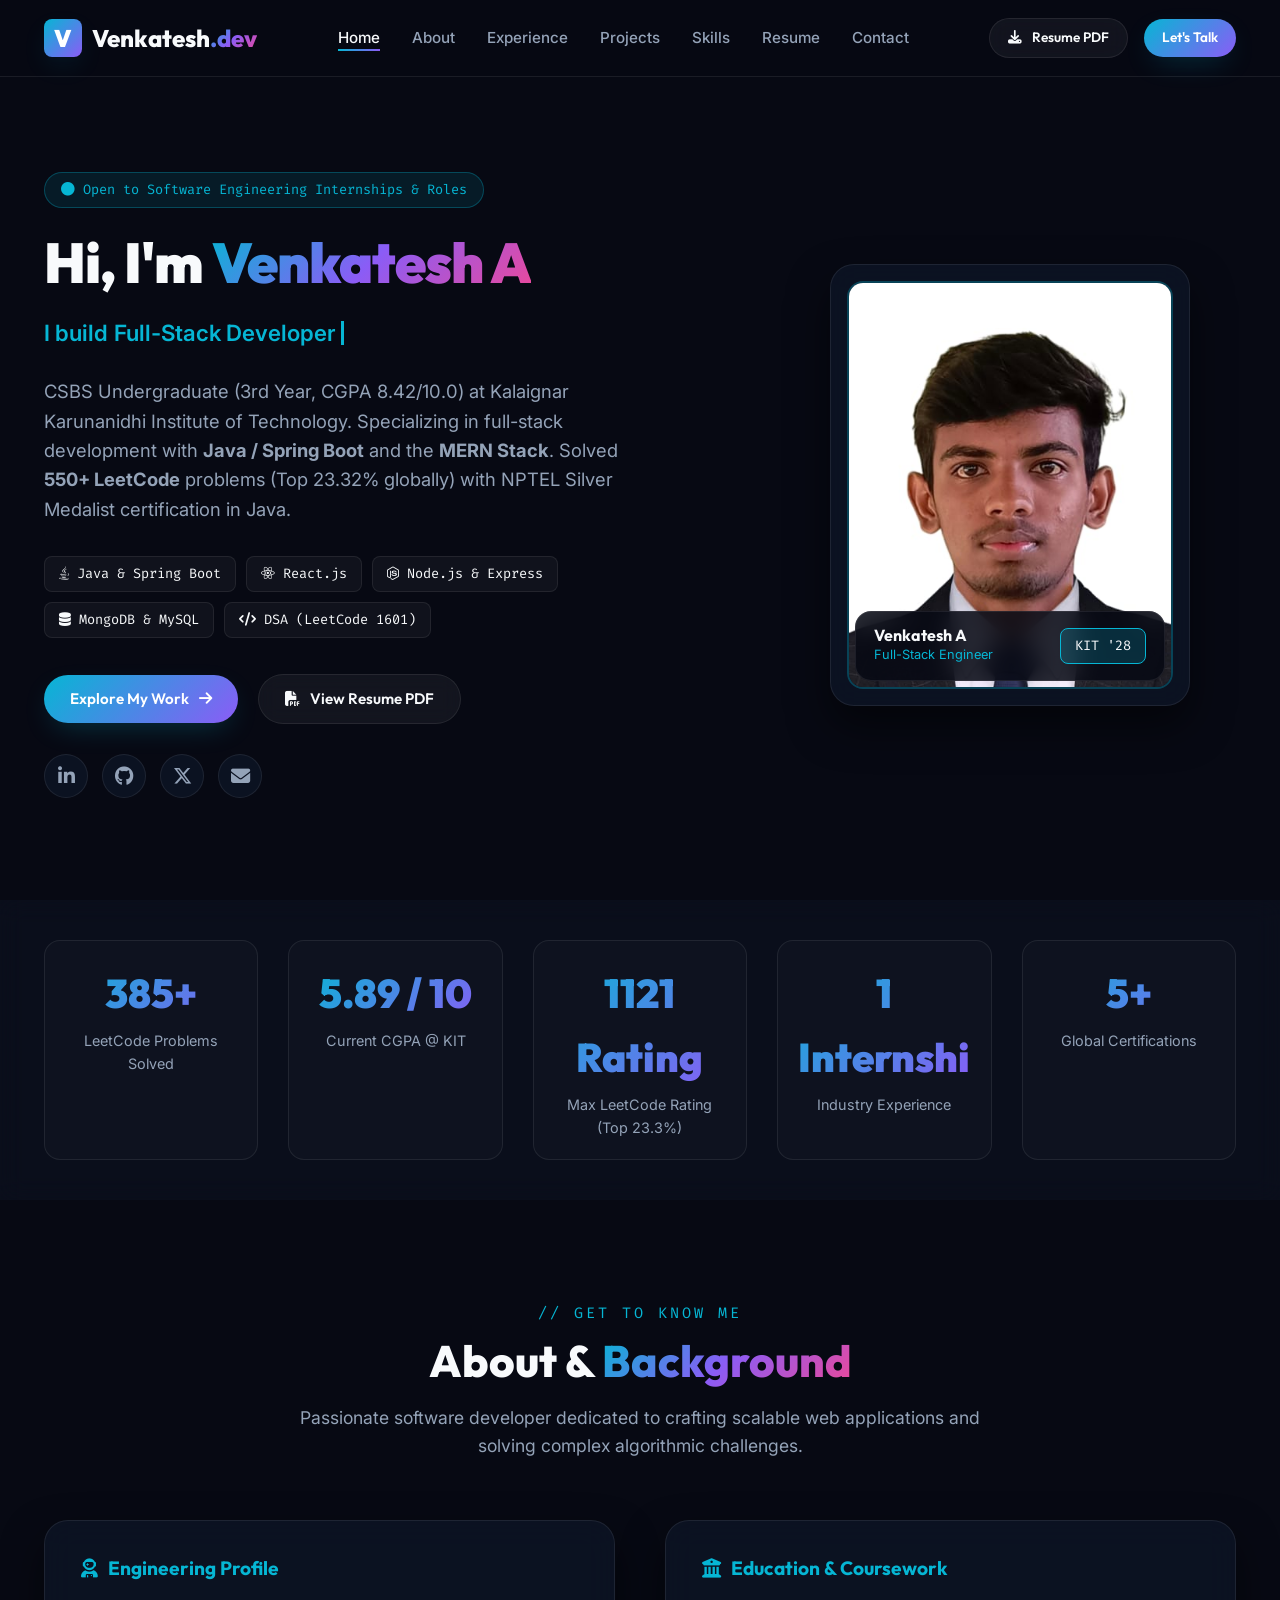
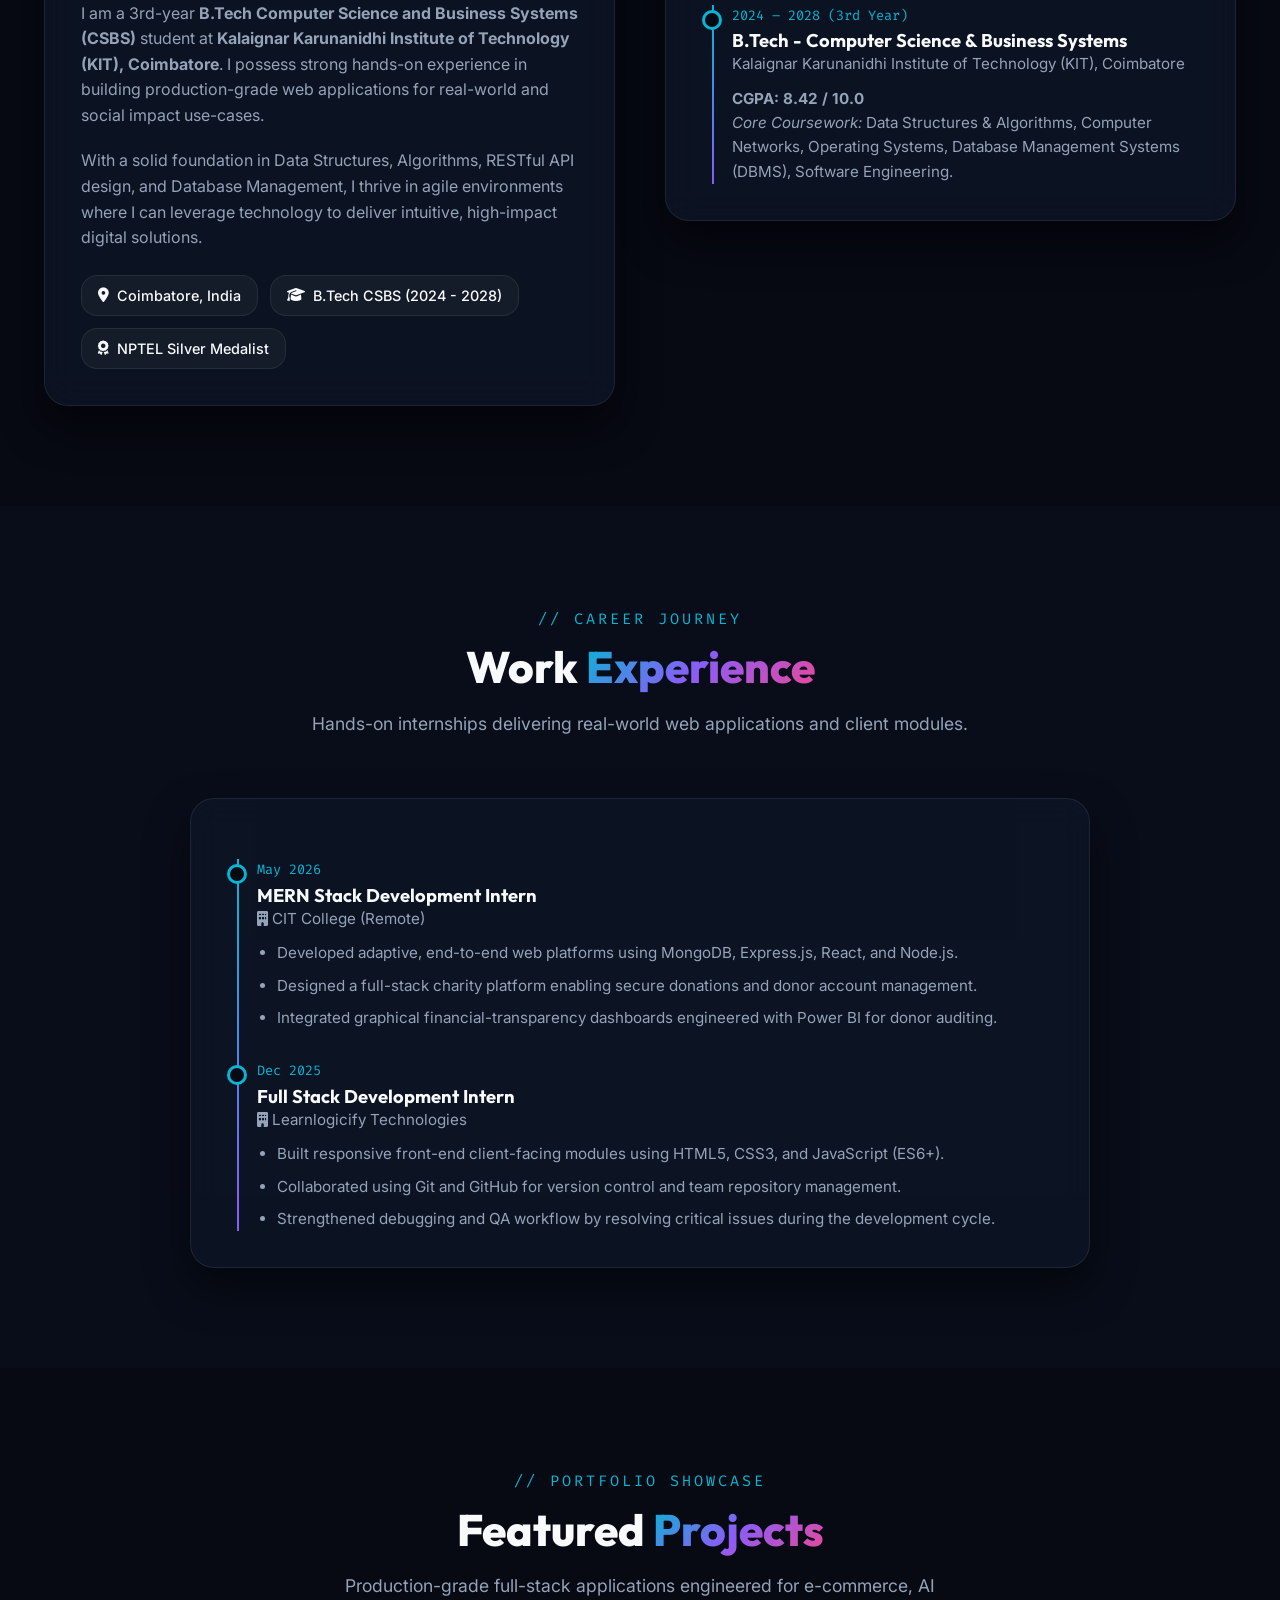
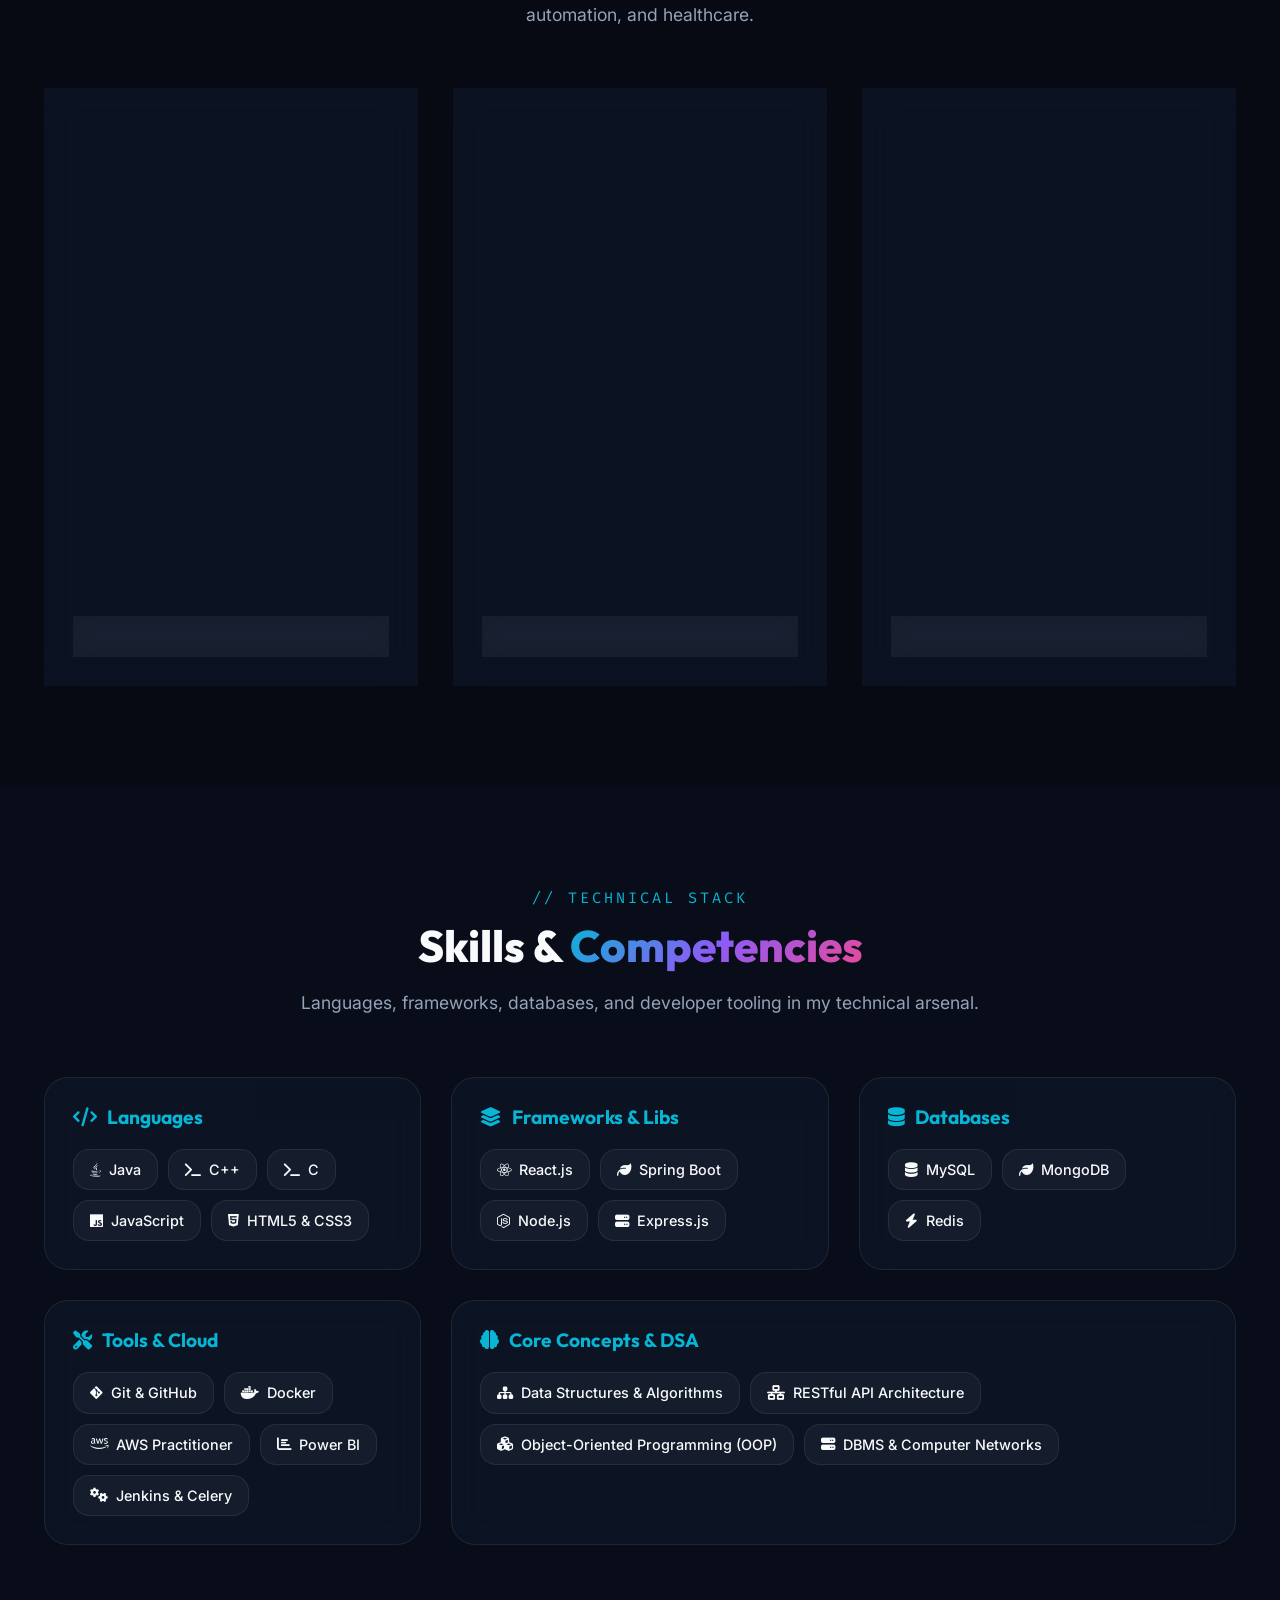
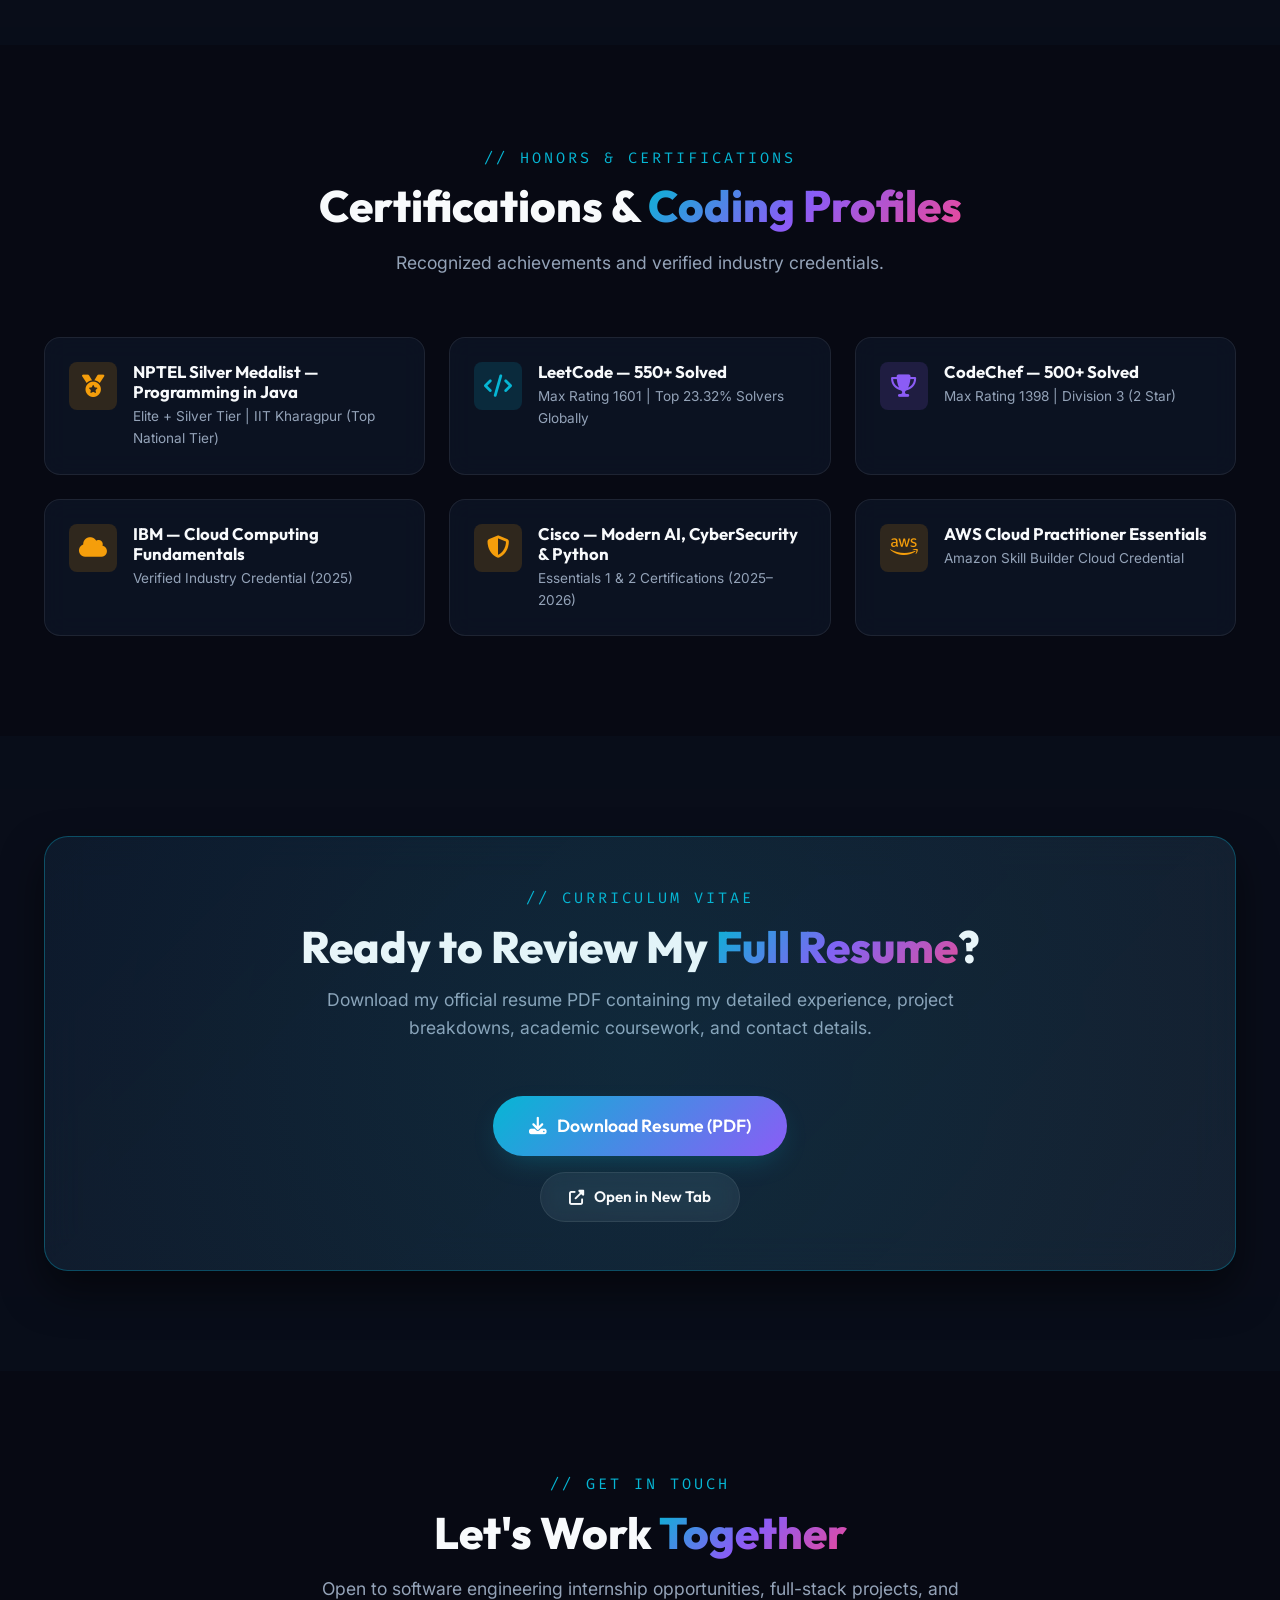
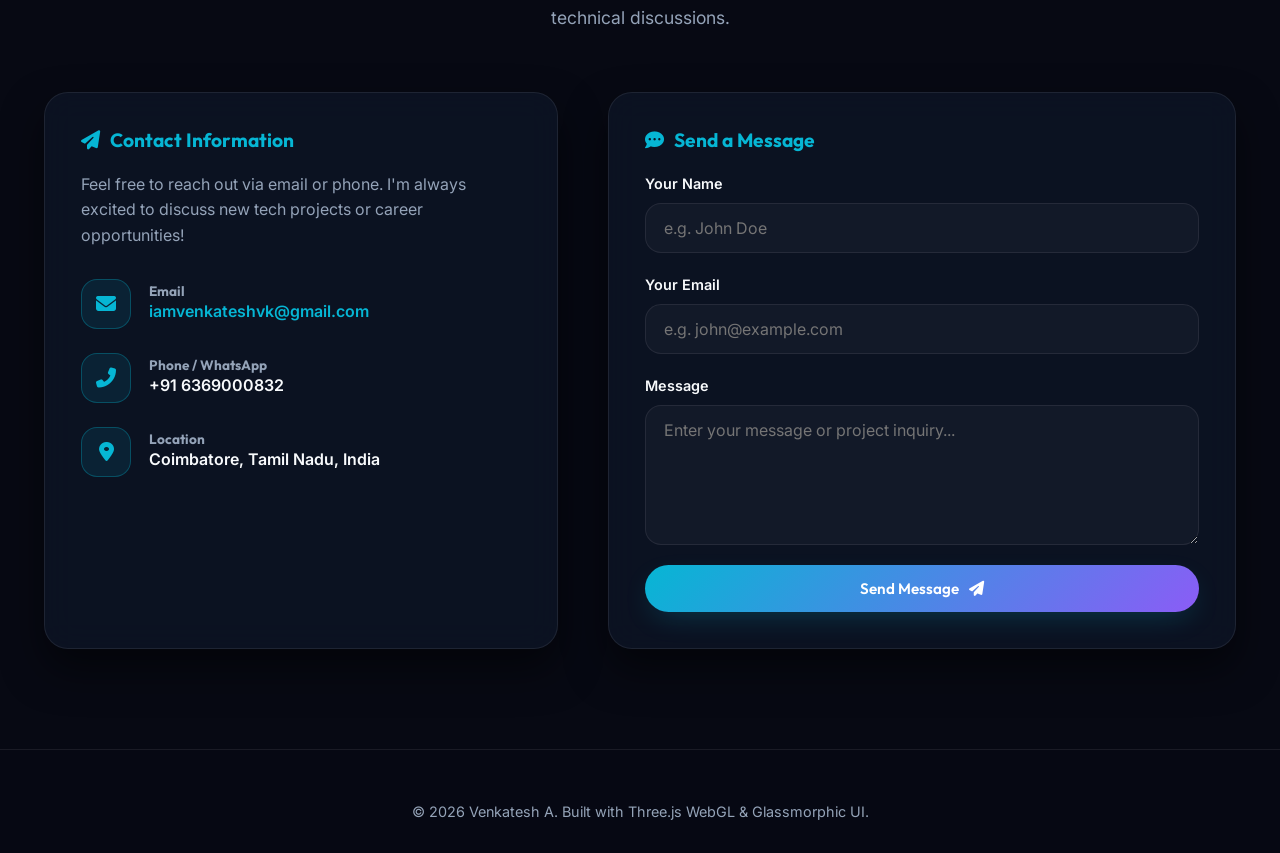
==== index.html @ c58f5605 "Feat: Upgrade portfolio to 3D WebGL website with updated resume & projects" ====
<!DOCTYPE html>
<html lang="en">
<head>
  <meta charset="UTF-8" />
  <meta name="viewport" content="width=device-width, initial-scale=1.0" />
  <title>Venkatesh A | 3D Full-Stack Portfolio & Software Engineer</title>
  <meta name="description" content="Portfolio of Venkatesh A - B.Tech CSBS 3rd Year at KIT, Full-Stack Developer specializing in Java, Spring Boot, React, MERN Stack, and Data Structures & Algorithms." />
  
  <!-- Favicon & Fonts -->
  <link rel="preconnect" href="https://fonts.googleapis.com" />
  <link rel="preconnect" href="https://fonts.gstatic.com" crossorigin />
  <link href="https://fonts.googleapis.com/css2?family=Fira+Code:wght@400;500;600&family=Inter:wght@300;400;500;600;700&family=Outfit:wght@400;500;600;700;800;900&display=swap" rel="stylesheet" />
  
  <!-- Font Awesome Icons -->
  <link rel="stylesheet" href="https://cdnjs.cloudflare.com/ajax/libs/font-awesome/6.4.0/css/all.min.css" />

  <!-- Main Stylesheet -->
  <link rel="stylesheet" href="css/style.css" />
</head>
<body>

  <!-- 3D Three.js Background Canvas Container -->
  <div id="canvas-container"></div>

  <!-- NAVIGATION BAR -->
  <nav class="navbar">
    <div class="container nav-container">
      <a href="#home" class="logo">
        <div class="logo-icon">V</div>
        <span>Venkatesh<span class="gradient-text">.dev</span></span>
      </a>

      <ul class="nav-links">
        <li><a href="#home" class="nav-link active">Home</a></li>
        <li><a href="#about" class="nav-link">About</a></li>
        <li><a href="#experience" class="nav-link">Experience</a></li>
        <li><a href="#projects" class="nav-link">Projects</a></li>
        <li><a href="#skills" class="nav-link">Skills</a></li>
        <li><a href="#resume" class="nav-link">Resume</a></li>
        <li><a href="#contact" class="nav-link">Contact</a></li>
      </ul>

      <div class="nav-actions">
        <a href="./assets/Venkatesh_A_Resume (1).pdf" download="Venkatesh_A_Resume.pdf" class="btn btn-outline btn-sm">
          <i class="fas fa-download"></i> Resume PDF
        </a>
        <a href="#contact" class="btn btn-primary btn-sm">Let's Talk</a>
      </div>

      <button class="mobile-toggle" id="mobile-toggle" aria-label="Toggle Menu">
        <i class="fas fa-bars"></i>
      </button>
    </div>
  </nav>

  <!-- MOBILE NAVIGATION MENU -->
  <div class="mobile-menu" id="mobile-menu">
    <a href="#home" class="nav-link mobile-nav-link">Home</a>
    <a href="#about" class="nav-link mobile-nav-link">About</a>
    <a href="#experience" class="nav-link mobile-nav-link">Experience</a>
    <a href="#projects" class="nav-link mobile-nav-link">Projects</a>
    <a href="#skills" class="nav-link mobile-nav-link">Skills</a>
    <a href="#resume" class="nav-link mobile-nav-link">Resume</a>
    <a href="#contact" class="nav-link mobile-nav-link">Contact</a>
    <a href="./assets/Venkatesh_A_Resume (1).pdf" download="Venkatesh_A_Resume.pdf" class="btn btn-primary">
      <i class="fas fa-download"></i> Download Resume
    </a>
  </div>

  <!-- HERO SECTION -->
  <section id="home" class="hero">
    <div class="container hero-grid">
      <div class="hero-content">
        <div class="hero-badge">
          <i class="fas fa-circle"></i> Open to Software Engineering Internships & Roles
        </div>

        <h1 class="hero-title">
          Hi, I'm <span class="gradient-text">Venkatesh A</span>
        </h1>

        <div class="typing-container">
          <span>I build </span>
          <span id="dynamic-typing"></span>
          <span class="typing-cursor"></span>
        </div>

        <p class="hero-bio">
          CSBS Undergraduate (3rd Year, CGPA 8.42/10.0) at Kalaignar Karunanidhi Institute of Technology. 
          Specializing in full-stack development with <strong>Java / Spring Boot</strong> and the <strong>MERN Stack</strong>. 
          Solved <strong>550+ LeetCode</strong> problems (Top 23.32% globally) with NPTEL Silver Medalist certification in Java.
        </p>

        <div class="hero-pills">
          <span class="tech-pill"><i class="fab fa-java"></i> Java & Spring Boot</span>
          <span class="tech-pill"><i class="fab fa-react"></i> React.js</span>
          <span class="tech-pill"><i class="fab fa-node-js"></i> Node.js & Express</span>
          <span class="tech-pill"><i class="fas fa-database"></i> MongoDB & MySQL</span>
          <span class="tech-pill"><i class="fas fa-code"></i> DSA (LeetCode 1601)</span>
        </div>

        <div class="hero-cta">
          <a href="#projects" class="btn btn-primary">
            Explore My Work <i class="fas fa-arrow-right"></i>
          </a>
          <a href="./assets/Venkatesh_A_Resume (1).pdf" target="_blank" class="btn btn-outline">
            <i class="fas fa-file-pdf"></i> View Resume PDF
          </a>
        </div>

        <div class="social-links">
          <a href="https://linkedin.com/in/venkateshangamuthu" target="_blank" class="social-icon" title="LinkedIn">
            <i class="fab fa-linkedin-in"></i>
          </a>
          <a href="https://github.com/venkateshangamuthu" target="_blank" class="social-icon" title="GitHub">
            <i class="fab fa-github"></i>
          </a>
          <a href="https://x.com/VENKATESHA28418" target="_blank" class="social-icon" title="X (Twitter)">
            <i class="fab fa-x-twitter"></i>
          </a>
          <a href="mailto:iamvenkateshvk@gmail.com" class="social-icon" title="Email Me">
            <i class="fas fa-envelope"></i>
          </a>
        </div>
      </div>

      <!-- 3D Profile Photo Card -->
      <div class="profile-card-3d" data-tilt>
        <div class="card-glare"></div>
        <div class="profile-img-wrap">
          <img src="./assets/venkatesh photo.jpg" alt="Venkatesh A Photo" />
        </div>
        <div class="profile-card-badge">
          <div>
            <h4>Venkatesh A</h4>
            <p>Full-Stack Engineer</p>
          </div>
          <span class="tech-pill" style="margin: 0; background: rgba(6, 182, 212, 0.2); border-color: var(--accent-cyan);">
            KIT '28
          </span>
        </div>
      </div>
    </div>
  </section>

  <!-- QUICK STATS BAR -->
  <section id="quick-stats" class="stats-bar">
    <div class="container stats-grid">
      <div class="stat-item">
        <div class="stat-number" data-target="550" data-suffix="+">0</div>
        <div class="stat-label">LeetCode Problems Solved</div>
      </div>

      <div class="stat-item">
        <div class="stat-number" data-target="8.42" data-decimals="2" data-suffix=" / 10">0</div>
        <div class="stat-label">Current CGPA @ KIT</div>
      </div>

      <div class="stat-item">
        <div class="stat-number" data-target="1601" data-suffix=" Rating">0</div>
        <div class="stat-label">Max LeetCode Rating (Top 23.3%)</div>
      </div>

      <div class="stat-item">
        <div class="stat-number" data-target="2" data-suffix=" Internships">0</div>
        <div class="stat-label">Industry Experience</div>
      </div>

      <div class="stat-item">
        <div class="stat-number" data-target="7" data-suffix="+">0</div>
        <div class="stat-label">Global Certifications</div>
      </div>
    </div>
  </section>

  <!-- ABOUT & EDUCATION SECTION -->
  <section id="about">
    <div class="container">
      <div class="section-title-wrap">
        <span class="section-subtitle">// GET TO KNOW ME</span>
        <h2 class="section-title">About & <span class="gradient-text">Background</span></h2>
        <p class="section-desc">Passionate software developer dedicated to crafting scalable web applications and solving complex algorithmic challenges.</p>
      </div>

      <div class="about-grid">
        <div class="glass-card">
          <h3 class="skill-cat-title"><i class="fas fa-user-astronaut"></i> Engineering Profile</h3>
          <p style="color: var(--text-muted); margin-bottom: 20px;">
            I am a 3rd-year <strong>B.Tech Computer Science and Business Systems (CSBS)</strong> student at 
            <strong>Kalaignar Karunanidhi Institute of Technology (KIT), Coimbatore</strong>. 
            I possess strong hands-on experience in building production-grade web applications for real-world and social impact use-cases.
          </p>
          <p style="color: var(--text-muted); margin-bottom: 24px;">
            With a solid foundation in Data Structures, Algorithms, RESTful API design, and Database Management, 
            I thrive in agile environments where I can leverage technology to deliver intuitive, high-impact digital solutions.
          </p>

          <div style="display: flex; flex-wrap: wrap; gap: 12px;">
            <div class="skill-chip"><i class="fas fa-map-marker-alt"></i> Coimbatore, India</div>
            <div class="skill-chip"><i class="fas fa-graduation-cap"></i> B.Tech CSBS (2024 - 2028)</div>
            <div class="skill-chip"><i class="fas fa-award"></i> NPTEL Silver Medalist</div>
          </div>
        </div>

        <div class="glass-card">
          <h3 class="skill-cat-title"><i class="fas fa-university"></i> Education & Coursework</h3>
          <div class="timeline">
            <div class="timeline-item">
              <div class="timeline-dot"></div>
              <div class="timeline-date">2024 – 2028 (3rd Year)</div>
              <h4 class="timeline-title">B.Tech - Computer Science & Business Systems</h4>
              <p class="timeline-company">Kalaignar Karunanidhi Institute of Technology (KIT), Coimbatore</p>
              <p class="timeline-body">
                <strong>CGPA: 8.42 / 10.0</strong><br />
                <em>Core Coursework:</em> Data Structures & Algorithms, Computer Networks, Operating Systems, Database Management Systems (DBMS), Software Engineering.
              </p>
            </div>
          </div>
        </div>
      </div>
    </div>
  </section>

  <!-- WORK EXPERIENCE SECTION -->
  <section id="experience" style="background: rgba(15, 23, 42, 0.3);">
    <div class="container">
      <div class="section-title-wrap">
        <span class="section-subtitle">// CAREER JOURNEY</span>
        <h2 class="section-title">Work <span class="gradient-text">Experience</span></h2>
        <p class="section-desc">Hands-on internships delivering real-world web applications and client modules.</p>
      </div>

      <div class="glass-card" style="max-width: 900px; margin: 0 auto;">
        <div class="timeline">
          <!-- Internship 1 -->
          <div class="timeline-item">
            <div class="timeline-dot"></div>
            <div class="timeline-date">May 2026</div>
            <h4 class="timeline-title">MERN Stack Development Intern</h4>
            <p class="timeline-company"><i class="fas fa-building"></i> CIT College (Remote)</p>
            <ul style="color: var(--text-muted); padding-left: 20px; font-size: 0.95rem;">
              <li style="margin-bottom: 8px;">Developed adaptive, end-to-end web platforms using MongoDB, Express.js, React, and Node.js.</li>
              <li style="margin-bottom: 8px;">Designed a full-stack charity platform enabling secure donations and donor account management.</li>
              <li>Integrated graphical financial-transparency dashboards engineered with Power BI for donor auditing.</li>
            </ul>
          </div>

          <!-- Internship 2 -->
          <div class="timeline-item">
            <div class="timeline-dot"></div>
            <div class="timeline-date">Dec 2025</div>
            <h4 class="timeline-title">Full Stack Development Intern</h4>
            <p class="timeline-company"><i class="fas fa-building"></i> Learnlogicify Technologies</p>
            <ul style="color: var(--text-muted); padding-left: 20px; font-size: 0.95rem;">
              <li style="margin-bottom: 8px;">Built responsive front-end client-facing modules using HTML5, CSS3, and JavaScript (ES6+).</li>
              <li style="margin-bottom: 8px;">Collaborated using Git and GitHub for version control and team repository management.</li>
              <li>Strengthened debugging and QA workflow by resolving critical issues during the development cycle.</li>
            </ul>
          </div>
        </div>
      </div>
    </div>
  </section>

  <!-- PROJECTS SHOWCASE SECTION -->
  <section id="projects">
    <div class="container">
      <div class="section-title-wrap">
        <span class="section-subtitle">// PORTFOLIO SHOWCASE</span>
        <h2 class="section-title">Featured <span class="gradient-text">Projects</span></h2>
        <p class="section-desc">Production-grade full-stack applications engineered for e-commerce, AI automation, and healthcare.</p>
      </div>

      <div class="projects-grid">
        <!-- Project 1: E-Kart -->
        <div class="project-card" data-tilt>
          <div class="card-glare"></div>
          <div class="project-img-cont">
            <img src="./assets/jpeg/work3.jpg" alt="E-Kart Project Screenshot" />
            <div class="project-overlay">
              <a href="#" class="btn btn-primary btn-sm open-project-modal" data-project="ekart">
                <i class="fas fa-expand"></i> Details
              </a>
              <a href="https://github.com/venkateshangamuthu/E-COMMERCE" target="_blank" class="btn btn-outline btn-sm">
                <i class="fab fa-github"></i> GitHub
              </a>
            </div>
          </div>
          <div class="project-content">
            <h3 class="project-title">E-Kart | Full-Stack E-Commerce</h3>
            <p class="project-desc">Spring Boot & React platform handling product catalogs, order processing, secure authentication, and real-time database management.</p>
            <div class="project-tags">
              <span class="tech-pill">Spring Boot</span>
              <span class="tech-pill">Java</span>
              <span class="tech-pill">MySQL</span>
              <span class="tech-pill">React</span>
            </div>
            <a href="#" class="btn btn-outline btn-sm open-project-modal" data-project="ekart" style="width: 100%;">
              View Case Study <i class="fas fa-arrow-right"></i>
            </a>
          </div>
        </div>

        <!-- Project 2: CareConnect -->
        <div class="project-card" data-tilt>
          <div class="card-glare"></div>
          <div class="project-img-cont">
            <img src="./assets/jpeg/work1.jpg" alt="CareConnect Project Screenshot" />
            <div class="project-overlay">
              <a href="#" class="btn btn-primary btn-sm open-project-modal" data-project="careconnect">
                <i class="fas fa-expand"></i> Details
              </a>
              <a href="https://github.com/venkateshangamuthu/CareConnect" target="_blank" class="btn btn-outline btn-sm">
                <i class="fab fa-github"></i> GitHub
              </a>
            </div>
          </div>
          <div class="project-content">
            <h3 class="project-title">CareConnect | AI Orphanage Platform</h3>
            <p class="project-desc">MERN social impact app connecting donors with orphanages. Integrated NLP AI chatbot to automate routine queries and real-time scheduling.</p>
            <div class="project-tags">
              <span class="tech-pill">React</span>
              <span class="tech-pill">Node.js</span>
              <span class="tech-pill">MongoDB</span>
              <span class="tech-pill">AI Chatbot</span>
            </div>
            <a href="#" class="btn btn-outline btn-sm open-project-modal" data-project="careconnect" style="width: 100%;">
              View Case Study <i class="fas fa-arrow-right"></i>
            </a>
          </div>
        </div>

        <!-- Project 3: ParentPlus -->
        <div class="project-card" data-tilt>
          <div class="card-glare"></div>
          <div class="project-img-cont">
            <img src="./assets/jpeg/work1.jpg" alt="ParentPlus Project Screenshot" />
            <div class="project-overlay">
              <a href="#" class="btn btn-primary btn-sm open-project-modal" data-project="parentplus">
                <i class="fas fa-expand"></i> Details
              </a>
              <a href="https://github.com/venkateshangamuthu/Parentplus" target="_blank" class="btn btn-outline btn-sm">
                <i class="fab fa-github"></i> GitHub
              </a>
            </div>
          </div>
          <div class="project-content">
            <h3 class="project-title">ParentPlus | Elderly Care & Hospital</h3>
            <p class="project-desc">Accessibility-first MERN application enabling senior citizens to easily book hospital appointments and order medicines online.</p>
            <div class="project-tags">
              <span class="tech-pill">React</span>
              <span class="tech-pill">Express</span>
              <span class="tech-pill">MongoDB</span>
              <span class="tech-pill">HealthTech</span>
            </div>
            <a href="#" class="btn btn-outline btn-sm open-project-modal" data-project="parentplus" style="width: 100%;">
              View Case Study <i class="fas fa-arrow-right"></i>
            </a>
          </div>
        </div>
      </div>
    </div>
  </section>

  <!-- SKILLS MATRIX SECTION -->
  <section id="skills" style="background: rgba(15, 23, 42, 0.3);">
    <div class="container">
      <div class="section-title-wrap">
        <span class="section-subtitle">// TECHNICAL STACK</span>
        <h2 class="section-title">Skills & <span class="gradient-text">Competencies</span></h2>
        <p class="section-desc">Languages, frameworks, databases, and developer tooling in my technical arsenal.</p>
      </div>

      <div class="skills-grid">
        <!-- Programming Languages -->
        <div class="skill-category-card">
          <h3 class="skill-cat-title"><i class="fas fa-code"></i> Languages</h3>
          <div class="skill-items">
            <div class="skill-chip"><i class="fab fa-java"></i> Java</div>
            <div class="skill-chip"><i class="fas fa-terminal"></i> C++</div>
            <div class="skill-chip"><i class="fas fa-terminal"></i> C</div>
            <div class="skill-chip"><i class="fab fa-js"></i> JavaScript</div>
            <div class="skill-chip"><i class="fab fa-html5"></i> HTML5 & CSS3</div>
          </div>
        </div>

        <!-- Frameworks & Libraries -->
        <div class="skill-category-card">
          <h3 class="skill-cat-title"><i class="fas fa-layer-group"></i> Frameworks & Libs</h3>
          <div class="skill-items">
            <div class="skill-chip"><i class="fab fa-react"></i> React.js</div>
            <div class="skill-chip"><i class="fas fa-leaf"></i> Spring Boot</div>
            <div class="skill-chip"><i class="fab fa-node-js"></i> Node.js</div>
            <div class="skill-chip"><i class="fas fa-server"></i> Express.js</div>
          </div>
        </div>

        <!-- Databases -->
        <div class="skill-category-card">
          <h3 class="skill-cat-title"><i class="fas fa-database"></i> Databases</h3>
          <div class="skill-items">
            <div class="skill-chip"><i class="fas fa-database"></i> MySQL</div>
            <div class="skill-chip"><i class="fas fa-leaf"></i> MongoDB</div>
            <div class="skill-chip"><i class="fas fa-bolt"></i> Redis</div>
          </div>
        </div>

        <!-- Tools & DevOps -->
        <div class="skill-category-card">
          <h3 class="skill-cat-title"><i class="fas fa-tools"></i> Tools & Cloud</h3>
          <div class="skill-items">
            <div class="skill-chip"><i class="fab fa-git-alt"></i> Git & GitHub</div>
            <div class="skill-chip"><i class="fab fa-docker"></i> Docker</div>
            <div class="skill-chip"><i class="fab fa-aws"></i> AWS Practitioner</div>
            <div class="skill-chip"><i class="fas fa-chart-bar"></i> Power BI</div>
            <div class="skill-chip"><i class="fas fa-cogs"></i> Jenkins & Celery</div>
          </div>
        </div>

        <!-- Core Concepts -->
        <div class="skill-category-card" style="grid-column: span 2;">
          <h3 class="skill-cat-title"><i class="fas fa-brain"></i> Core Concepts & DSA</h3>
          <div class="skill-items">
            <div class="skill-chip"><i class="fas fa-sitemap"></i> Data Structures & Algorithms</div>
            <div class="skill-chip"><i class="fas fa-network-wired"></i> RESTful API Architecture</div>
            <div class="skill-chip"><i class="fas fa-cubes"></i> Object-Oriented Programming (OOP)</div>
            <div class="skill-chip"><i class="fas fa-server"></i> DBMS & Computer Networks</div>
          </div>
        </div>
      </div>
    </div>
  </section>

  <!-- CERTIFICATIONS & ACHIEVEMENTS SECTION -->
  <section id="certifications">
    <div class="container">
      <div class="section-title-wrap">
        <span class="section-subtitle">// HONORS & CERTIFICATIONS</span>
        <h2 class="section-title">Certifications & <span class="gradient-text">Coding Profiles</span></h2>
        <p class="section-desc">Recognized achievements and verified industry credentials.</p>
      </div>

      <div class="cert-grid">
        <!-- NPTEL Silver -->
        <div class="cert-card">
          <div class="cert-icon"><i class="fas fa-medal"></i></div>
          <div class="cert-info">
            <h4>NPTEL Silver Medalist — Programming in Java</h4>
            <p>Elite + Silver Tier | IIT Kharagpur (Top National Tier)</p>
          </div>
        </div>

        <!-- LeetCode Profile -->
        <div class="cert-card">
          <div class="cert-icon" style="background: rgba(6, 182, 212, 0.15); color: var(--accent-cyan);">
            <i class="fas fa-code"></i>
          </div>
          <div class="cert-info">
            <h4>LeetCode — 550+ Solved</h4>
            <p>Max Rating 1601 | Top 23.32% Solvers Globally</p>
          </div>
        </div>

        <!-- CodeChef Profile -->
        <div class="cert-card">
          <div class="cert-icon" style="background: rgba(139, 92, 246, 0.15); color: var(--accent-purple);">
            <i class="fas fa-trophy"></i>
          </div>
          <div class="cert-info">
            <h4>CodeChef — 500+ Solved</h4>
            <p>Max Rating 1398 | Division 3 (2 Star)</p>
          </div>
        </div>

        <!-- IBM Cloud -->
        <div class="cert-card">
          <div class="cert-icon"><i class="fas fa-cloud"></i></div>
          <div class="cert-info">
            <h4>IBM — Cloud Computing Fundamentals</h4>
            <p>Verified Industry Credential (2025)</p>
          </div>
        </div>

        <!-- Cisco AI & Security -->
        <div class="cert-card">
          <div class="cert-icon"><i class="fas fa-shield-alt"></i></div>
          <div class="cert-info">
            <h4>Cisco — Modern AI, CyberSecurity & Python</h4>
            <p>Essentials 1 & 2 Certifications (2025–2026)</p>
          </div>
        </div>

        <!-- AWS Cloud Practitioner -->
        <div class="cert-card">
          <div class="cert-icon"><i class="fab fa-aws"></i></div>
          <div class="cert-info">
            <h4>AWS Cloud Practitioner Essentials</h4>
            <p>Amazon Skill Builder Cloud Credential</p>
          </div>
        </div>
      </div>
    </div>
  </section>

  <!-- RESUME DOWNLOAD SECTION -->
  <section id="resume" style="background: rgba(15, 23, 42, 0.3);">
    <div class="container">
      <div class="resume-box">
        <span class="section-subtitle">// CURRICULUM VITAE</span>
        <h2 class="section-title" style="margin-bottom: 12px;">Ready to Review My <span class="gradient-text">Full Resume</span>?</h2>
        <p class="section-desc" style="margin-bottom: 30px;">Download my official resume PDF containing my detailed experience, project breakdowns, academic coursework, and contact details.</p>

        <div class="resume-preview-card">
          <a href="./assets/Venkatesh_A_Resume (1).pdf" download="Venkatesh_A_Resume.pdf" class="btn btn-primary" style="padding: 16px 36px; font-size: 1.1rem;">
            <i class="fas fa-download"></i> Download Resume (PDF)
          </a>
          <a href="./assets/Venkatesh_A_Resume (1).pdf" target="_blank" class="btn btn-outline" style="padding: 12px 28px;">
            <i class="fas fa-external-link-alt"></i> Open in New Tab
          </a>
        </div>
      </div>
    </div>
  </section>

  <!-- CONTACT SECTION -->
  <section id="contact">
    <div class="container">
      <div class="section-title-wrap">
        <span class="section-subtitle">// GET IN TOUCH</span>
        <h2 class="section-title">Let's Work <span class="gradient-text">Together</span></h2>
        <p class="section-desc">Open to software engineering internship opportunities, full-stack projects, and technical discussions.</p>
      </div>

      <div class="contact-grid">
        <div class="glass-card">
          <h3 class="skill-cat-title"><i class="fas fa-paper-plane"></i> Contact Information</h3>
          <p style="color: var(--text-muted);">Feel free to reach out via email or phone. I'm always excited to discuss new tech projects or career opportunities!</p>

          <div class="contact-info-list">
            <div class="contact-info-item">
              <div class="contact-icon"><i class="fas fa-envelope"></i></div>
              <div>
                <h5 style="color: var(--text-muted); font-size: 0.85rem;">Email</h5>
                <a href="mailto:iamvenkateshvk@gmail.com" style="font-weight: 600; font-size: 1rem; color: var(--accent-cyan);">iamvenkateshvk@gmail.com</a>
              </div>
            </div>

            <div class="contact-info-item">
              <div class="contact-icon"><i class="fas fa-phone-alt"></i></div>
              <div>
                <h5 style="color: var(--text-muted); font-size: 0.85rem;">Phone / WhatsApp</h5>
                <a href="tel:+916369000832" style="font-weight: 600; font-size: 1rem;">+91 6369000832</a>
              </div>
            </div>

            <div class="contact-info-item">
              <div class="contact-icon"><i class="fas fa-map-marker-alt"></i></div>
              <div>
                <h5 style="color: var(--text-muted); font-size: 0.85rem;">Location</h5>
                <p style="font-weight: 600; font-size: 1rem;">Coimbatore, Tamil Nadu, India</p>
              </div>
            </div>
          </div>
        </div>

        <div class="glass-card">
          <h3 class="skill-cat-title"><i class="fas fa-comment-dots"></i> Send a Message</h3>
          <form class="contact-form" id="contact-form">
            <div class="form-group">
              <label for="name">Your Name</label>
              <input type="text" id="name" required class="form-input" placeholder="e.g. John Doe" />
            </div>

            <div class="form-group">
              <label for="email">Your Email</label>
              <input type="email" id="email" required class="form-input" placeholder="e.g. john@example.com" />
            </div>

            <div class="form-group">
              <label for="message">Message</label>
              <textarea id="message" required class="form-input" placeholder="Enter your message or project inquiry..."></textarea>
            </div>

            <button type="submit" class="btn btn-primary" style="width: 100%; padding: 14px;">
              Send Message <i class="fas fa-paper-plane"></i>
            </button>
          </form>
        </div>
      </div>
    </div>
  </section>

  <!-- FOOTER -->
  <footer class="footer">
    <div class="container">
      <p>&copy; 2026 Venkatesh A. Built with Three.js WebGL & Glassmorphic UI.</p>
    </div>
  </footer>

  <!-- PROJECT MODAL OVERLAY -->
  <div class="modal-overlay" id="project-modal">
    <div class="modal-backdrop" id="modal-backdrop"></div>
    <div class="modal-content">
      <button class="modal-close" id="modal-close"><i class="fas fa-times"></i></button>
      <div style="margin-bottom: 20px;">
        <span class="tech-pill" id="modal-category" style="background: rgba(6, 182, 212, 0.15); border-color: var(--accent-cyan); color: var(--accent-cyan);"></span>
        <h2 id="modal-title" style="font-size: 1.8rem; margin-top: 10px;"></h2>
      </div>

      <img id="modal-image" src="" alt="Project Preview" style="width: 100%; border-radius: var(--radius-md); max-height: 320px; object-fit: cover; margin-bottom: 24px; border: 1px solid var(--border-glass);" />

      <h4 style="margin-bottom: 8px;">Project Overview</h4>
      <p id="modal-overview" style="color: var(--text-muted); margin-bottom: 20px;"></p>

      <h4 style="margin-bottom: 8px;">Key Implementation Highlights</h4>
      <ul id="modal-highlights" style="color: var(--text-muted); padding-left: 20px; margin-bottom: 24px;"></ul>

      <h4 style="margin-bottom: 12px;">Technologies Used</h4>
      <div id="modal-tags" style="display: flex; flex-wrap: wrap; gap: 8px; margin-bottom: 30px;"></div>

      <div style="display: flex; gap: 16px;">
        <a id="modal-github-link" href="#" target="_blank" class="btn btn-primary btn-sm">
          <i class="fab fa-github"></i> View GitHub Repository
        </a>
      </div>
    </div>
  </div>

  <!-- TOAST NOTIFICATION -->
  <div class="toast" id="toast-notification">
    <div class="toast-icon"><i class="fas fa-check-circle"></i></div>
    <div>
      <h4 class="toast-title" style="font-size: 0.95rem; font-weight: 700;">Success</h4>
      <p class="toast-msg" style="font-size: 0.85rem; color: var(--text-muted);"></p>
    </div>
  </div>

  <!-- Three.js CDN -->
  <script src="https://cdnjs.cloudflare.com/ajax/libs/three.js/r128/three.min.js"></script>
  <!-- 3D Scene Script -->
  <script src="js/3d-scene.js"></script>
  <!-- Main App Script -->
  <script src="js/app.js"></script>
</body>
</html>
---- css/style.css ----
/* ==========================================================================
   Venkatesh A - 3D Animated Cyberpunk & Glassmorphic Portfolio Design System
   ========================================================================== */

@import url('https://fonts.googleapis.com/css2?family=Fira+Code:wght@400;500;600&family=Inter:wght@300;400;500;600;700&family=Outfit:wght@400;500;600;700;800;900&display=swap');

/* --- 1. CSS VARIABLES & TOKENS --- */
:root {
  --bg-dark: #070913;
  --bg-card: rgba(15, 23, 42, 0.65);
  --bg-card-hover: rgba(30, 41, 59, 0.85);
  --bg-glass: rgba(255, 255, 255, 0.03);

  --accent-cyan: #06b6d4;
  --accent-purple: #8b5cf6;
  --accent-pink: #ec4899;
  --accent-blue: #3b82f6;
  --accent-gold: #f59e0b;
  --accent-green: #10b981;

  --text-main: #f8fafc;
  --text-muted: #94a3b8;
  --text-dim: #64748b;

  --border-glass: rgba(255, 255, 255, 0.08);
  --border-glow: rgba(6, 182, 212, 0.35);

  --font-heading: 'Outfit', sans-serif;
  --font-body: 'Inter', sans-serif;
  --font-code: 'Fira Code', monospace;

  --shadow-neon: 0 10px 30px -10px rgba(6, 182, 212, 0.3);
  --shadow-purple: 0 10px 30px -10px rgba(139, 92, 246, 0.3);
  --shadow-card: 0 20px 40px rgba(0, 0, 0, 0.5);

  --radius-sm: 8px;
  --radius-md: 16px;
  --radius-lg: 24px;
  --radius-full: 9999px;
}

/* --- 2. BASE & RESET --- */
*, *::before, *::after {
  box-sizing: border-box;
  margin: 0;
  padding: 0;
}

html {
  scroll-behavior: smooth;
  font-size: 16px;
}

body {
  background-color: var(--bg-dark);
  color: var(--text-main);
  font-family: var(--font-body);
  line-height: 1.6;
  overflow-x: hidden;
  position: relative;
  min-height: 100vh;
}

/* Custom Scrollbar */
::-webkit-scrollbar {
  width: 10px;
}
::-webkit-scrollbar-track {
  background: var(--bg-dark);
}
::-webkit-scrollbar-thumb {
  background: #1e293b;
  border-radius: 5px;
  border: 2px solid var(--bg-dark);
}
::-webkit-scrollbar-thumb:hover {
  background: var(--accent-cyan);
}

/* --- 3. THREE.JS 3D CANVAS BACKGROUND --- */
#canvas-container {
  position: fixed;
  top: 0;
  left: 0;
  width: 100vw;
  height: 100vh;
  z-index: -1;
  pointer-events: none;
}

/* --- 4. TYPOGRAPHY & GRADIENTS --- */
h1, h2, h3, h4, h5, h6 {
  font-family: var(--font-heading);
  color: var(--text-main);
  line-height: 1.2;
}

.gradient-text {
  background: linear-gradient(135deg, var(--accent-cyan) 0%, var(--accent-purple) 50%, var(--accent-pink) 100%);
  -webkit-background-clip: text;
  -webkit-text-fill-color: transparent;
}

.gradient-text-alt {
  background: linear-gradient(135deg, #38bdf8 0%, #a855f7 100%);
  -webkit-background-clip: text;
  -webkit-text-fill-color: transparent;
}

a {
  color: inherit;
  text-decoration: none;
  transition: all 0.3s ease;
}

/* --- 5. LAYOUT & CONTAINERS --- */
.container {
  width: 100%;
  max-width: 1240px;
  margin: 0 auto;
  padding: 0 24px;
}

section {
  padding: 100px 0;
  position: relative;
}

.section-title-wrap {
  text-align: center;
  margin-bottom: 60px;
}

.section-subtitle {
  color: var(--accent-cyan);
  font-family: var(--font-code);
  font-size: 0.95rem;
  text-transform: uppercase;
  letter-spacing: 3px;
  display: inline-block;
  margin-bottom: 10px;
}

.section-title {
  font-size: 2.75rem;
  font-weight: 800;
  margin-bottom: 16px;
}

.section-desc {
  color: var(--text-muted);
  max-width: 680px;
  margin: 0 auto;
  font-size: 1.1rem;
}

/* --- 6. NAVIGATION BAR --- */
.navbar {
  position: fixed;
  top: 0;
  left: 0;
  width: 100%;
  z-index: 1000;
  background: rgba(7, 9, 19, 0.75);
  backdrop-filter: blur(16px);
  border-bottom: 1px solid var(--border-glass);
  padding: 18px 0;
  transition: all 0.3s ease;
}

.nav-container {
  display: flex;
  align-items: center;
  justify-content: space-between;
}

.logo {
  font-family: var(--font-heading);
  font-size: 1.5rem;
  font-weight: 800;
  display: flex;
  align-items: center;
  gap: 10px;
}

.logo-icon {
  width: 38px;
  height: 38px;
  border-radius: var(--radius-sm);
  background: linear-gradient(135deg, var(--accent-cyan), var(--accent-purple));
  display: flex;
  align-items: center;
  justify-content: center;
  color: #fff;
  font-weight: 900;
  box-shadow: var(--shadow-neon);
}

.nav-links {
  display: flex;
  align-items: center;
  gap: 32px;
  list-style: none;
}

.nav-link {
  font-size: 0.95rem;
  font-weight: 500;
  color: var(--text-muted);
  position: relative;
  padding: 4px 0;
}

.nav-link:hover, .nav-link.active {
  color: var(--text-main);
}

.nav-link::after {
  content: '';
  position: absolute;
  bottom: 0;
  left: 0;
  width: 0;
  height: 2px;
  background: linear-gradient(90deg, var(--accent-cyan), var(--accent-purple));
  transition: width 0.3s ease;
}

.nav-link:hover::after, .nav-link.active::after {
  width: 100%;
}

.nav-actions {
  display: flex;
  align-items: center;
  gap: 16px;
}

.btn {
  display: inline-flex;
  align-items: center;
  justify-content: center;
  gap: 10px;
  padding: 12px 26px;
  border-radius: var(--radius-full);
  font-family: var(--font-heading);
  font-weight: 600;
  font-size: 0.95rem;
  cursor: pointer;
  border: none;
  transition: all 0.3s cubic-bezier(0.4, 0, 0.2, 1);
  position: relative;
  overflow: hidden;
  text-decoration: none;
}

.btn-primary {
  background: linear-gradient(135deg, var(--accent-cyan) 0%, var(--accent-purple) 100%);
  color: #fff;
  box-shadow: var(--shadow-neon);
}

.btn-primary:hover {
  transform: translateY(-3px);
  box-shadow: 0 15px 35px -5px rgba(6, 182, 212, 0.5);
}

.btn-outline {
  background: rgba(255, 255, 255, 0.05);
  color: var(--text-main);
  border: 1px solid var(--border-glass);
  backdrop-filter: blur(10px);
}

.btn-outline:hover {
  background: rgba(255, 255, 255, 0.12);
  border-color: var(--accent-cyan);
  transform: translateY(-3px);
}

.btn-sm {
  padding: 8px 18px;
  font-size: 0.85rem;
}

/* Mobile Toggle */
.mobile-toggle {
  display: none;
  background: none;
  border: none;
  color: var(--text-main);
  font-size: 1.5rem;
  cursor: pointer;
}

.mobile-menu {
  position: fixed;
  top: 75px;
  left: 0;
  width: 100%;
  background: rgba(7, 9, 19, 0.95);
  backdrop-filter: blur(20px);
  border-bottom: 1px solid var(--border-glass);
  padding: 24px;
  display: flex;
  flex-direction: column;
  gap: 20px;
  transform: translateY(-150%);
  transition: transform 0.4s ease;
  z-index: 999;
}

.mobile-menu.open {
  transform: translateY(0);
}

.mobile-menu .nav-link {
  font-size: 1.2rem;
}

/* --- 7. HERO SECTION --- */
.hero {
  min-height: 100vh;
  display: flex;
  align-items: center;
  padding-top: 130px;
  padding-bottom: 60px;
}

.hero-grid {
  display: grid;
  grid-template-columns: 1.2fr 0.8fr;
  gap: 60px;
  align-items: center;
}

.hero-badge {
  display: inline-flex;
  align-items: center;
  gap: 8px;
  padding: 6px 16px;
  border-radius: var(--radius-full);
  background: rgba(6, 182, 212, 0.1);
  border: 1px solid rgba(6, 182, 212, 0.3);
  color: var(--accent-cyan);
  font-size: 0.85rem;
  font-family: var(--font-code);
  margin-bottom: 24px;
}

.hero-badge i {
  animation: pulse 2s infinite;
}

@keyframes pulse {
  0%, 100% { opacity: 1; transform: scale(1); }
  50% { opacity: 0.4; transform: scale(1.2); }
}

.hero-title {
  font-size: 3.5rem;
  font-weight: 900;
  letter-spacing: -1px;
  margin-bottom: 20px;
  line-height: 1.1;
}

.typing-container {
  font-size: 1.4rem;
  font-weight: 600;
  color: var(--accent-cyan);
  margin-bottom: 24px;
  min-height: 40px;
  display: flex;
  align-items: center;
  gap: 6px;
}

.typing-cursor {
  display: inline-block;
  width: 3px;
  height: 24px;
  background-color: var(--accent-cyan);
  animation: blink 0.8s infinite;
}

@keyframes blink {
  0%, 100% { opacity: 1; }
  50% { opacity: 0; }
}

.hero-bio {
  color: var(--text-muted);
  font-size: 1.15rem;
  margin-bottom: 32px;
  max-width: 580px;
}

.hero-pills {
  display: flex;
  flex-wrap: wrap;
  gap: 10px;
  margin-bottom: 36px;
}

.tech-pill {
  padding: 6px 14px;
  border-radius: var(--radius-sm);
  background: rgba(255, 255, 255, 0.04);
  border: 1px solid var(--border-glass);
  font-size: 0.85rem;
  font-family: var(--font-code);
  color: var(--text-main);
  transition: all 0.3s ease;
}

.tech-pill:hover {
  border-color: var(--accent-purple);
  background: rgba(139, 92, 246, 0.15);
  transform: translateY(-2px);
}

.hero-cta {
  display: flex;
  align-items: center;
  gap: 20px;
  flex-wrap: wrap;
}

.social-links {
  display: flex;
  align-items: center;
  gap: 14px;
  margin-top: 30px;
}

.social-icon {
  width: 44px;
  height: 44px;
  border-radius: 50%;
  background: var(--bg-card);
  border: 1px solid var(--border-glass);
  display: flex;
  align-items: center;
  justify-content: center;
  color: var(--text-muted);
  font-size: 1.2rem;
  transition: all 0.3s ease;
}

.social-icon:hover {
  color: var(--accent-cyan);
  border-color: var(--accent-cyan);
  transform: translateY(-4px);
  box-shadow: var(--shadow-neon);
}

/* 3D PROFILE PHOTO CARD */
.profile-card-3d {
  position: relative;
  width: 100%;
  max-width: 360px;
  margin: 0 auto;
  border-radius: var(--radius-lg);
  background: var(--bg-card);
  border: 1px solid var(--border-glass);
  backdrop-filter: blur(16px);
  padding: 16px;
  box-shadow: var(--shadow-card);
  transform-style: preserve-3d;
  transition: transform 0.5s ease;
}

.profile-img-wrap {
  position: relative;
  width: 100%;
  border-radius: var(--radius-md);
  overflow: hidden;
  aspect-ratio: 4/5;
  border: 2px solid rgba(6, 182, 212, 0.3);
}

.profile-img-wrap img {
  width: 100%;
  height: 100%;
  object-fit: cover;
  display: block;
  transition: transform 0.5s ease;
}

.profile-card-3d:hover .profile-img-wrap img {
  transform: scale(1.05);
}

.profile-card-badge {
  position: absolute;
  bottom: 24px;
  left: 24px;
  right: 24px;
  background: rgba(7, 9, 19, 0.85);
  backdrop-filter: blur(12px);
  border: 1px solid var(--border-glass);
  padding: 14px 18px;
  border-radius: var(--radius-md);
  display: flex;
  align-items: center;
  justify-content: space-between;
}

.profile-card-badge h4 {
  font-size: 1rem;
  font-weight: 700;
}

.profile-card-badge p {
  font-size: 0.8rem;
  color: var(--accent-cyan);
}

.card-glare {
  position: absolute;
  top: 0;
  left: 0;
  width: 100%;
  height: 100%;
  pointer-events: none;
  border-radius: var(--radius-lg);
}

/* --- 8. QUICK STATS BAR --- */
.stats-bar {
  padding: 40px 0;
  background: rgba(15, 23, 42, 0.4);
  border-y: 1px solid var(--border-glass);
  backdrop-filter: blur(12px);
}

.stats-grid {
  display: grid;
  grid-template-columns: repeat(auto-fit, minmax(200px, 1fr));
  gap: 30px;
  text-align: center;
}

.stat-item {
  padding: 20px;
  border-radius: var(--radius-md);
  background: rgba(255, 255, 255, 0.02);
  border: 1px solid var(--border-glass);
  transition: all 0.3s ease;
}

.stat-item:hover {
  border-color: var(--accent-cyan);
  transform: translateY(-4px);
}

.stat-number {
  font-size: 2.5rem;
  font-weight: 900;
  font-family: var(--font-heading);
  background: linear-gradient(135deg, var(--accent-cyan), var(--accent-purple));
  -webkit-background-clip: text;
  -webkit-text-fill-color: transparent;
}

.stat-label {
  color: var(--text-muted);
  font-size: 0.9rem;
  margin-top: 4px;
}

/* --- 9. ABOUT & EDUCATION SECTION --- */
.about-grid {
  display: grid;
  grid-template-columns: 1fr 1fr;
  gap: 50px;
  align-items: start;
}

.glass-card {
  background: var(--bg-card);
  border: 1px solid var(--border-glass);
  backdrop-filter: blur(16px);
  border-radius: var(--radius-lg);
  padding: 36px;
  box-shadow: var(--shadow-card);
  transition: all 0.3s ease;
}

.glass-card:hover {
  border-color: rgba(6, 182, 212, 0.4);
  box-shadow: 0 20px 40px -15px rgba(6, 182, 212, 0.2);
}

.timeline {
  position: relative;
  padding-left: 30px;
  margin-top: 24px;
}

.timeline::before {
  content: '';
  position: absolute;
  top: 0;
  left: 10px;
  height: 100%;
  width: 2px;
  background: linear-gradient(180deg, var(--accent-cyan), var(--accent-purple));
}

.timeline-item {
  position: relative;
  margin-bottom: 30px;
}

.timeline-item:last-child {
  margin-bottom: 0;
}

.timeline-dot {
  position: absolute;
  left: -30px;
  top: 5px;
  width: 20px;
  height: 20px;
  border-radius: 50%;
  background: var(--bg-dark);
  border: 3px solid var(--accent-cyan);
  box-shadow: var(--shadow-neon);
}

.timeline-date {
  font-family: var(--font-code);
  font-size: 0.85rem;
  color: var(--accent-cyan);
  margin-bottom: 4px;
}

.timeline-title {
  font-size: 1.15rem;
  font-weight: 700;
}

.timeline-company {
  color: var(--text-muted);
  font-size: 0.95rem;
  margin-bottom: 10px;
}

.timeline-body {
  color: var(--text-muted);
  font-size: 0.95rem;
}

/* --- 10. PROJECTS SECTION --- */
.projects-grid {
  display: grid;
  grid-template-columns: repeat(auto-fit, minmax(340px, 1fr));
  gap: 36px;
}

.project-card {
  background: var(--bg-card);
  border: 1px solid var(--border-glass);
  border-radius: var(--radius-lg);
  overflow: hidden;
  backdrop-filter: blur(16px);
  transition: all 0.4s cubic-bezier(0.4, 0, 0.2, 1);
  display: flex;
  flex-direction: column;
}

.project-card:hover {
  border-color: var(--accent-cyan);
  transform: translateY(-8px) scale(1.02);
  box-shadow: 0 25px 50px -12px rgba(6, 182, 212, 0.3);
}

.project-img-cont {
  position: relative;
  width: 100%;
  height: 220px;
  overflow: hidden;
}

.project-img-cont img {
  width: 100%;
  height: 100%;
  object-fit: cover;
  transition: transform 0.5s ease;
}

.project-card:hover .project-img-cont img {
  transform: scale(1.08);
}

.project-overlay {
  position: absolute;
  top: 0;
  left: 0;
  width: 100%;
  height: 100%;
  background: rgba(7, 9, 19, 0.7);
  backdrop-filter: blur(4px);
  display: flex;
  align-items: center;
  justify-content: center;
  gap: 16px;
  opacity: 0;
  transition: opacity 0.3s ease;
}

.project-card:hover .project-overlay {
  opacity: 1;
}

.project-content {
  padding: 28px;
  flex-grow: 1;
  display: flex;
  flex-direction: column;
}

.project-title {
  font-size: 1.35rem;
  font-weight: 700;
  margin-bottom: 10px;
}

.project-desc {
  color: var(--text-muted);
  font-size: 0.95rem;
  margin-bottom: 20px;
  flex-grow: 1;
}

.project-tags {
  display: flex;
  flex-wrap: wrap;
  gap: 8px;
  margin-bottom: 20px;
}

/* --- 11. SKILLS MATRIX SECTION --- */
.skills-grid {
  display: grid;
  grid-template-columns: repeat(auto-fit, minmax(280px, 1fr));
  gap: 30px;
}

.skill-category-card {
  background: var(--bg-card);
  border: 1px solid var(--border-glass);
  border-radius: var(--radius-lg);
  padding: 28px;
  backdrop-filter: blur(16px);
  transition: all 0.3s ease;
}

.skill-category-card:hover {
  border-color: var(--accent-purple);
  transform: translateY(-5px);
}

.skill-cat-title {
  font-size: 1.2rem;
  font-weight: 700;
  margin-bottom: 20px;
  display: flex;
  align-items: center;
  gap: 10px;
  color: var(--accent-cyan);
}

.skill-items {
  display: flex;
  flex-wrap: wrap;
  gap: 10px;
}

.skill-chip {
  padding: 8px 16px;
  border-radius: var(--radius-md);
  background: rgba(255, 255, 255, 0.04);
  border: 1px solid var(--border-glass);
  font-size: 0.9rem;
  font-weight: 500;
  display: flex;
  align-items: center;
  gap: 8px;
  transition: all 0.3s ease;
}

.skill-chip:hover {
  background: rgba(6, 182, 212, 0.15);
  border-color: var(--accent-cyan);
  color: #fff;
  transform: scale(1.05);
}

/* --- 12. CERTIFICATIONS & ACHIEVEMENTS --- */
.cert-grid {
  display: grid;
  grid-template-columns: repeat(auto-fit, minmax(300px, 1fr));
  gap: 24px;
}

.cert-card {
  background: var(--bg-card);
  border: 1px solid var(--border-glass);
  border-radius: var(--radius-md);
  padding: 24px;
  backdrop-filter: blur(12px);
  display: flex;
  align-items: flex-start;
  gap: 16px;
  transition: all 0.3s ease;
}

.cert-card:hover {
  border-color: var(--accent-gold);
  transform: translateY(-4px);
  box-shadow: 0 10px 25px -5px rgba(245, 158, 11, 0.2);
}

.cert-icon {
  width: 48px;
  height: 48px;
  border-radius: var(--radius-sm);
  background: rgba(245, 158, 11, 0.15);
  color: var(--accent-gold);
  display: flex;
  align-items: center;
  justify-content: center;
  font-size: 1.4rem;
  flex-shrink: 0;
}

.cert-info h4 {
  font-size: 1.05rem;
  font-weight: 700;
  margin-bottom: 4px;
}

.cert-info p {
  color: var(--text-muted);
  font-size: 0.85rem;
}

/* --- 13. RESUME SECTION --- */
.resume-box {
  background: linear-gradient(135deg, rgba(15, 23, 42, 0.8), rgba(30, 41, 59, 0.6));
  border: 1px solid var(--border-glow);
  border-radius: var(--radius-lg);
  padding: 48px;
  backdrop-filter: blur(20px);
  text-align: center;
  position: relative;
  overflow: hidden;
  box-shadow: var(--shadow-card);
}

.resume-box::before {
  content: '';
  position: absolute;
  top: -50%;
  left: -50%;
  width: 200%;
  height: 200%;
  background: radial-gradient(circle, rgba(6, 182, 212, 0.1) 0%, rgba(0,0,0,0) 70%);
  pointer-events: none;
}

.resume-preview-card {
  display: inline-flex;
  flex-direction: column;
  align-items: center;
  gap: 16px;
  margin-top: 24px;
}

/* --- 14. CONTACT SECTION & FORM --- */
.contact-grid {
  display: grid;
  grid-template-columns: 0.9fr 1.1fr;
  gap: 50px;
}

.contact-info-list {
  display: flex;
  flex-direction: column;
  gap: 24px;
  margin-top: 30px;
}

.contact-info-item {
  display: flex;
  align-items: center;
  gap: 18px;
}

.contact-icon {
  width: 50px;
  height: 50px;
  border-radius: var(--radius-md);
  background: rgba(6, 182, 212, 0.1);
  border: 1px solid rgba(6, 182, 212, 0.3);
  color: var(--accent-cyan);
  display: flex;
  align-items: center;
  justify-content: center;
  font-size: 1.25rem;
}

.contact-form {
  display: flex;
  flex-direction: column;
  gap: 20px;
}

.form-group {
  display: flex;
  flex-direction: column;
  gap: 8px;
}

.form-group label {
  font-size: 0.9rem;
  font-weight: 600;
  color: var(--text-main);
}

.form-input {
  width: 100%;
  padding: 14px 18px;
  border-radius: var(--radius-md);
  background: rgba(255, 255, 255, 0.03);
  border: 1px solid var(--border-glass);
  color: var(--text-main);
  font-family: var(--font-body);
  font-size: 1rem;
  outline: none;
  transition: all 0.3s ease;
}

.form-input:focus {
  border-color: var(--accent-cyan);
  background: rgba(255, 255, 255, 0.06);
  box-shadow: 0 0 15px rgba(6, 182, 212, 0.2);
}

textarea.form-input {
  resize: vertical;
  min-height: 140px;
}

/* --- 15. MODAL DIALOG --- */
.modal-overlay {
  position: fixed;
  top: 0;
  left: 0;
  width: 100vw;
  height: 100vh;
  background: rgba(7, 9, 19, 0.85);
  backdrop-filter: blur(16px);
  z-index: 2000;
  display: flex;
  align-items: center;
  justify-content: center;
  padding: 24px;
  opacity: 0;
  pointer-events: none;
  transition: opacity 0.4s ease;
}

.modal-overlay.active {
  opacity: 1;
  pointer-events: auto;
}

.modal-content {
  background: var(--bg-dark);
  border: 1px solid var(--border-glow);
  border-radius: var(--radius-lg);
  max-width: 800px;
  width: 100%;
  max-height: 90vh;
  overflow-y: auto;
  padding: 40px;
  position: relative;
  box-shadow: 0 25px 60px rgba(0, 0, 0, 0.8);
}

.modal-close {
  position: absolute;
  top: 20px;
  right: 20px;
  background: none;
  border: none;
  color: var(--text-muted);
  font-size: 1.5rem;
  cursor: pointer;
  transition: color 0.3s ease;
}

.modal-close:hover {
  color: var(--accent-pink);
}

/* --- 16. TOAST NOTIFICATION --- */
.toast {
  position: fixed;
  bottom: 30px;
  right: 30px;
  background: var(--bg-card);
  border: 1px solid var(--accent-cyan);
  backdrop-filter: blur(16px);
  border-radius: var(--radius-md);
  padding: 16px 24px;
  z-index: 3000;
  display: flex;
  align-items: center;
  gap: 14px;
  transform: translateY(150px);
  opacity: 0;
  transition: all 0.4s cubic-bezier(0.4, 0, 0.2, 1);
  box-shadow: var(--shadow-neon);
}

.toast.show {
  transform: translateY(0);
  opacity: 1;
}

.toast-icon {
  font-size: 1.5rem;
  color: var(--accent-cyan);
}

/* --- 17. FOOTER --- */
.footer {
  padding: 50px 0 30px;
  border-top: 1px solid var(--border-glass);
  background: rgba(7, 9, 19, 0.95);
  text-align: center;
  color: var(--text-muted);
  font-size: 0.9rem;
}

/* --- 18. RESPONSIVE BREAKPOINTS --- */
@media (max-width: 992px) {
  .hero-grid, .about-grid, .contact-grid {
    grid-template-columns: 1fr;
    gap: 40px;
  }
  .hero-title {
    font-size: 2.75rem;
  }
  .nav-links, .nav-actions {
    display: none;
  }
  .mobile-toggle {
    display: block;
  }
}

@media (max-width: 600px) {
  .section-title {
    font-size: 2rem;
  }
  .hero-title {
    font-size: 2.2rem;
  }
  .stats-grid {
    grid-template-columns: 1fr 1fr;
  }
}
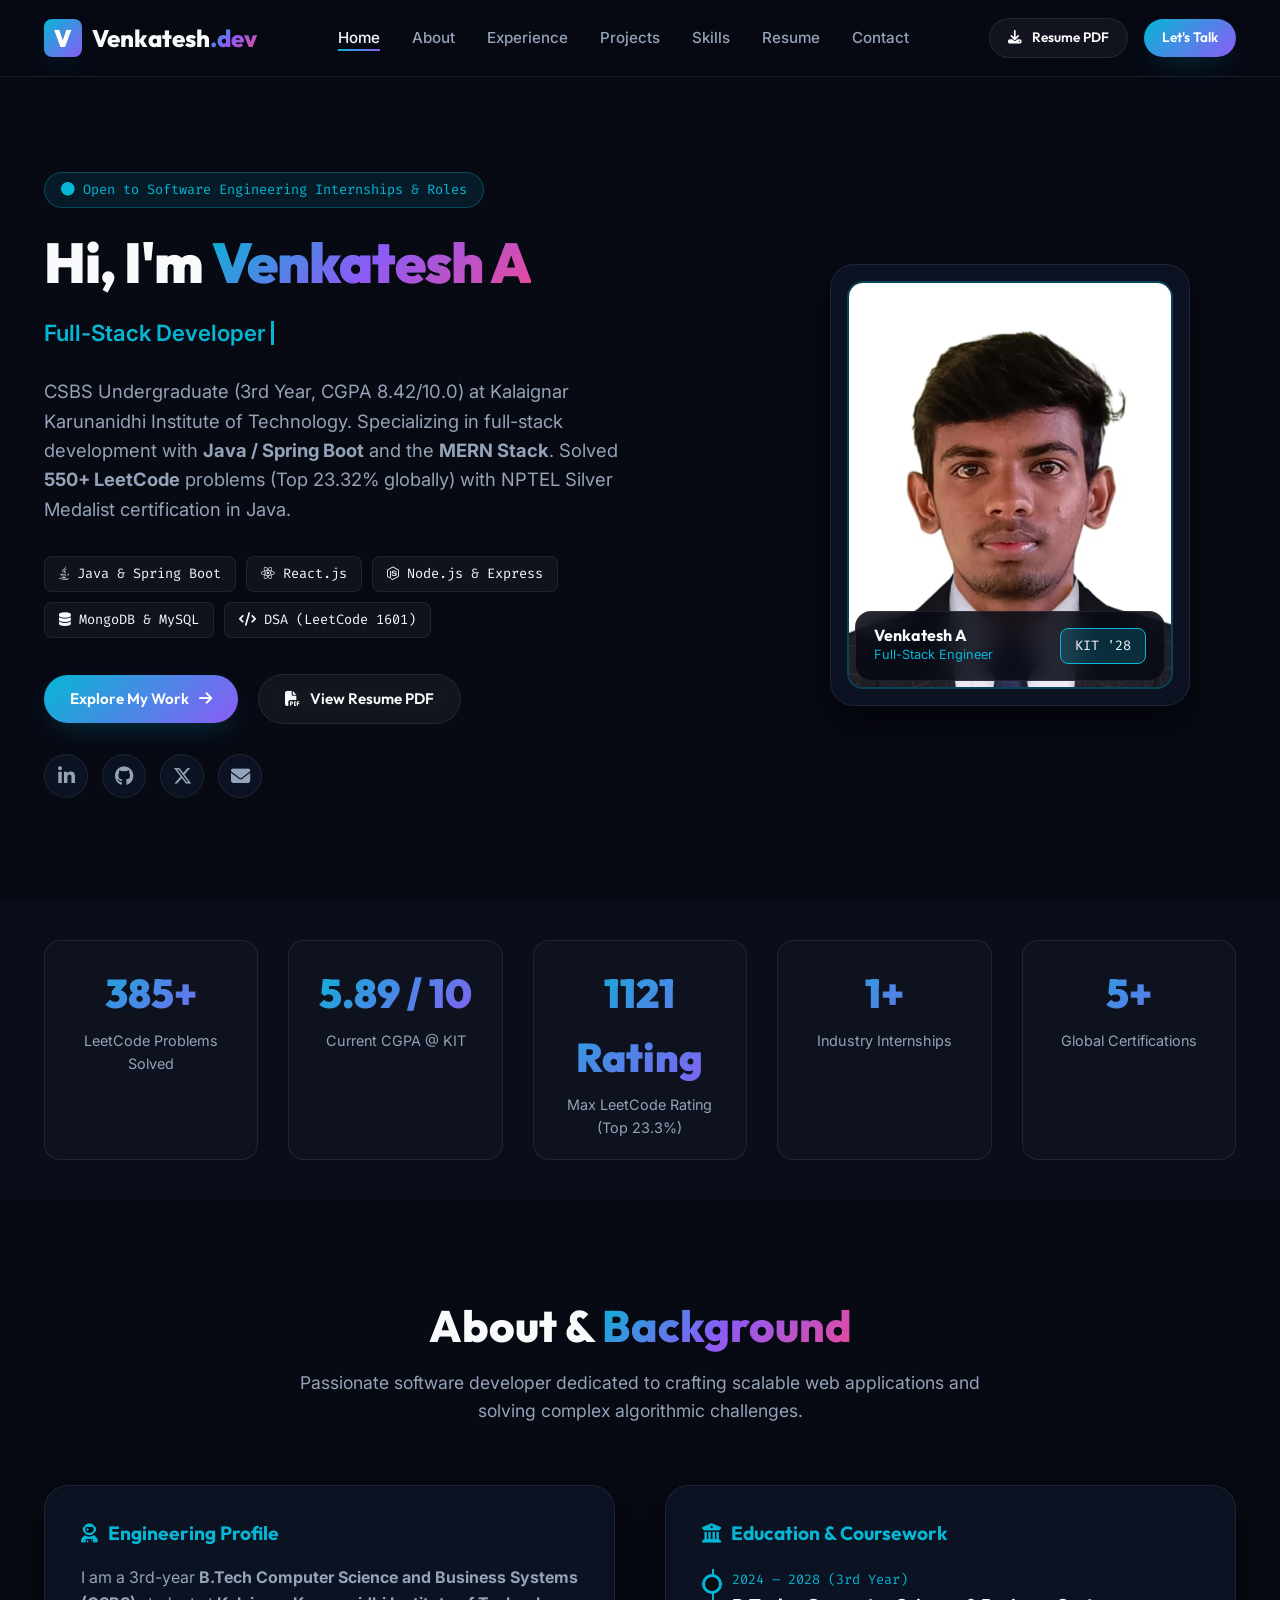
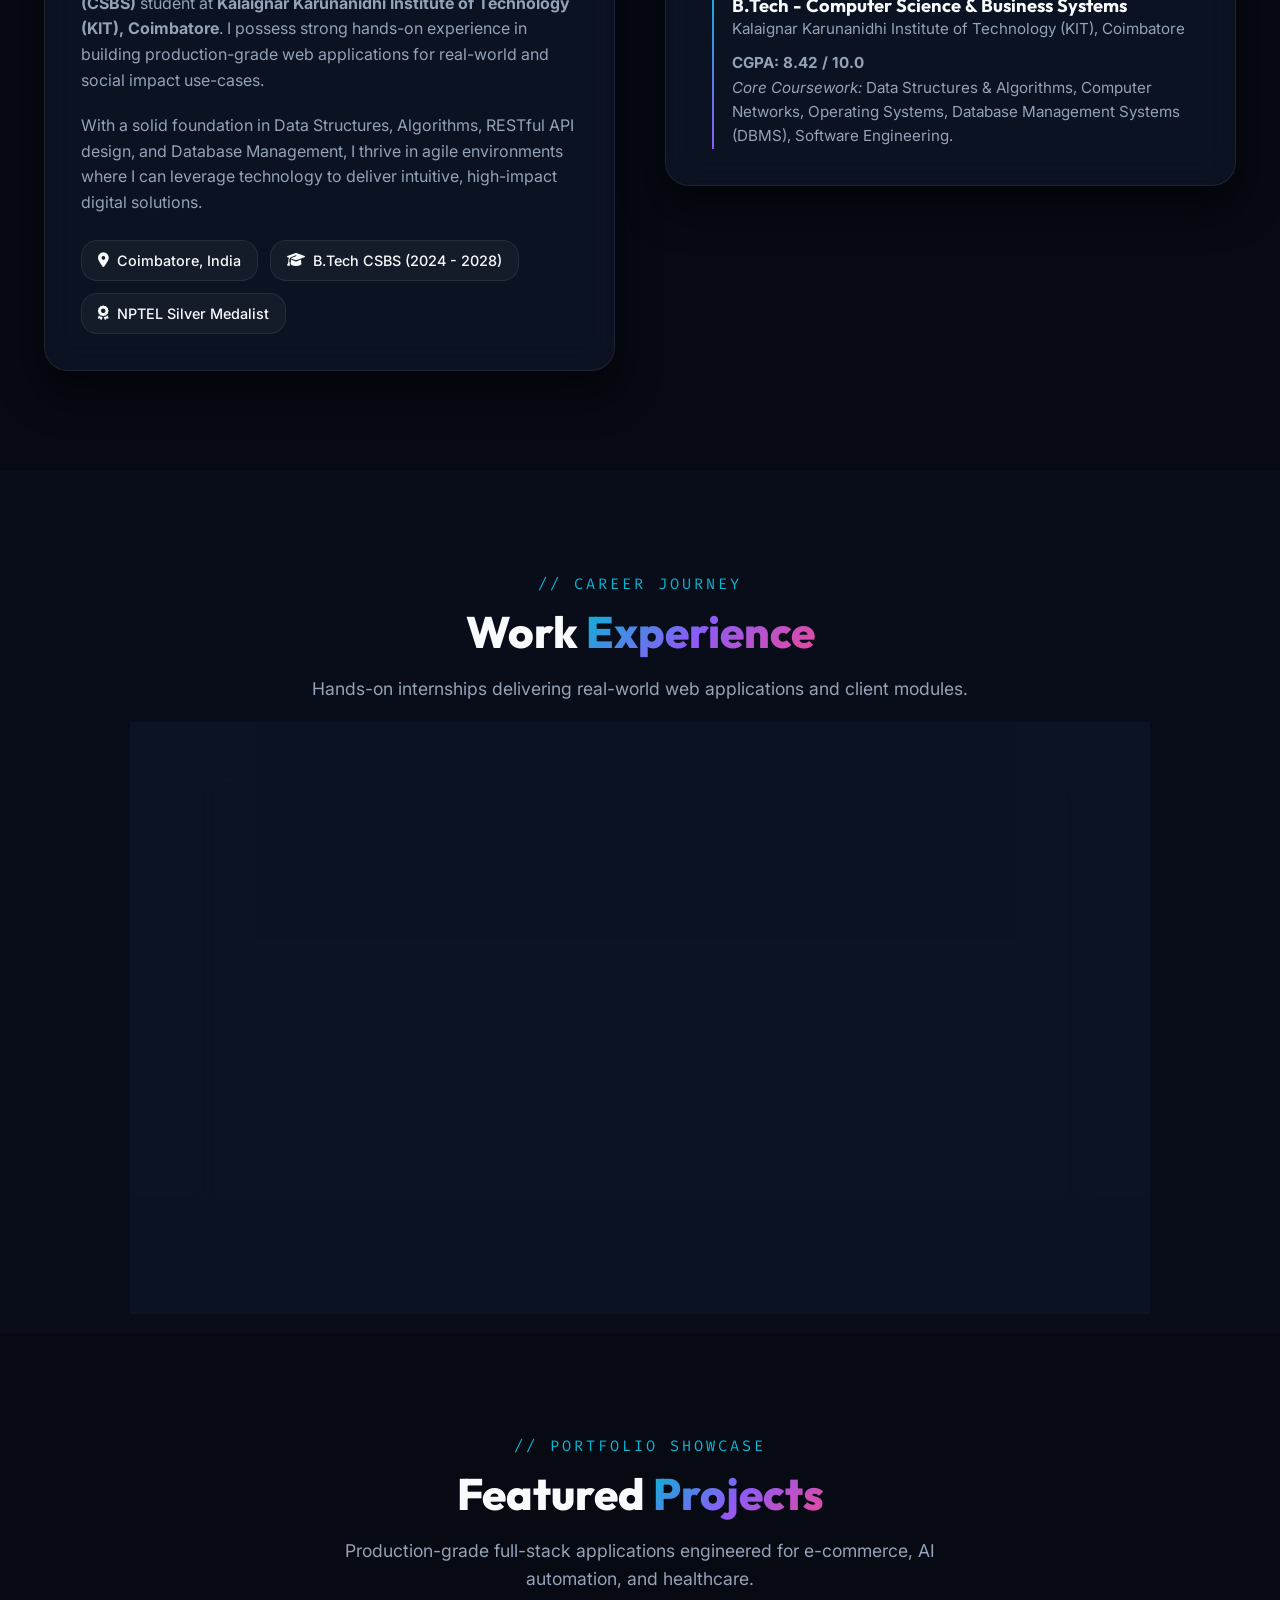
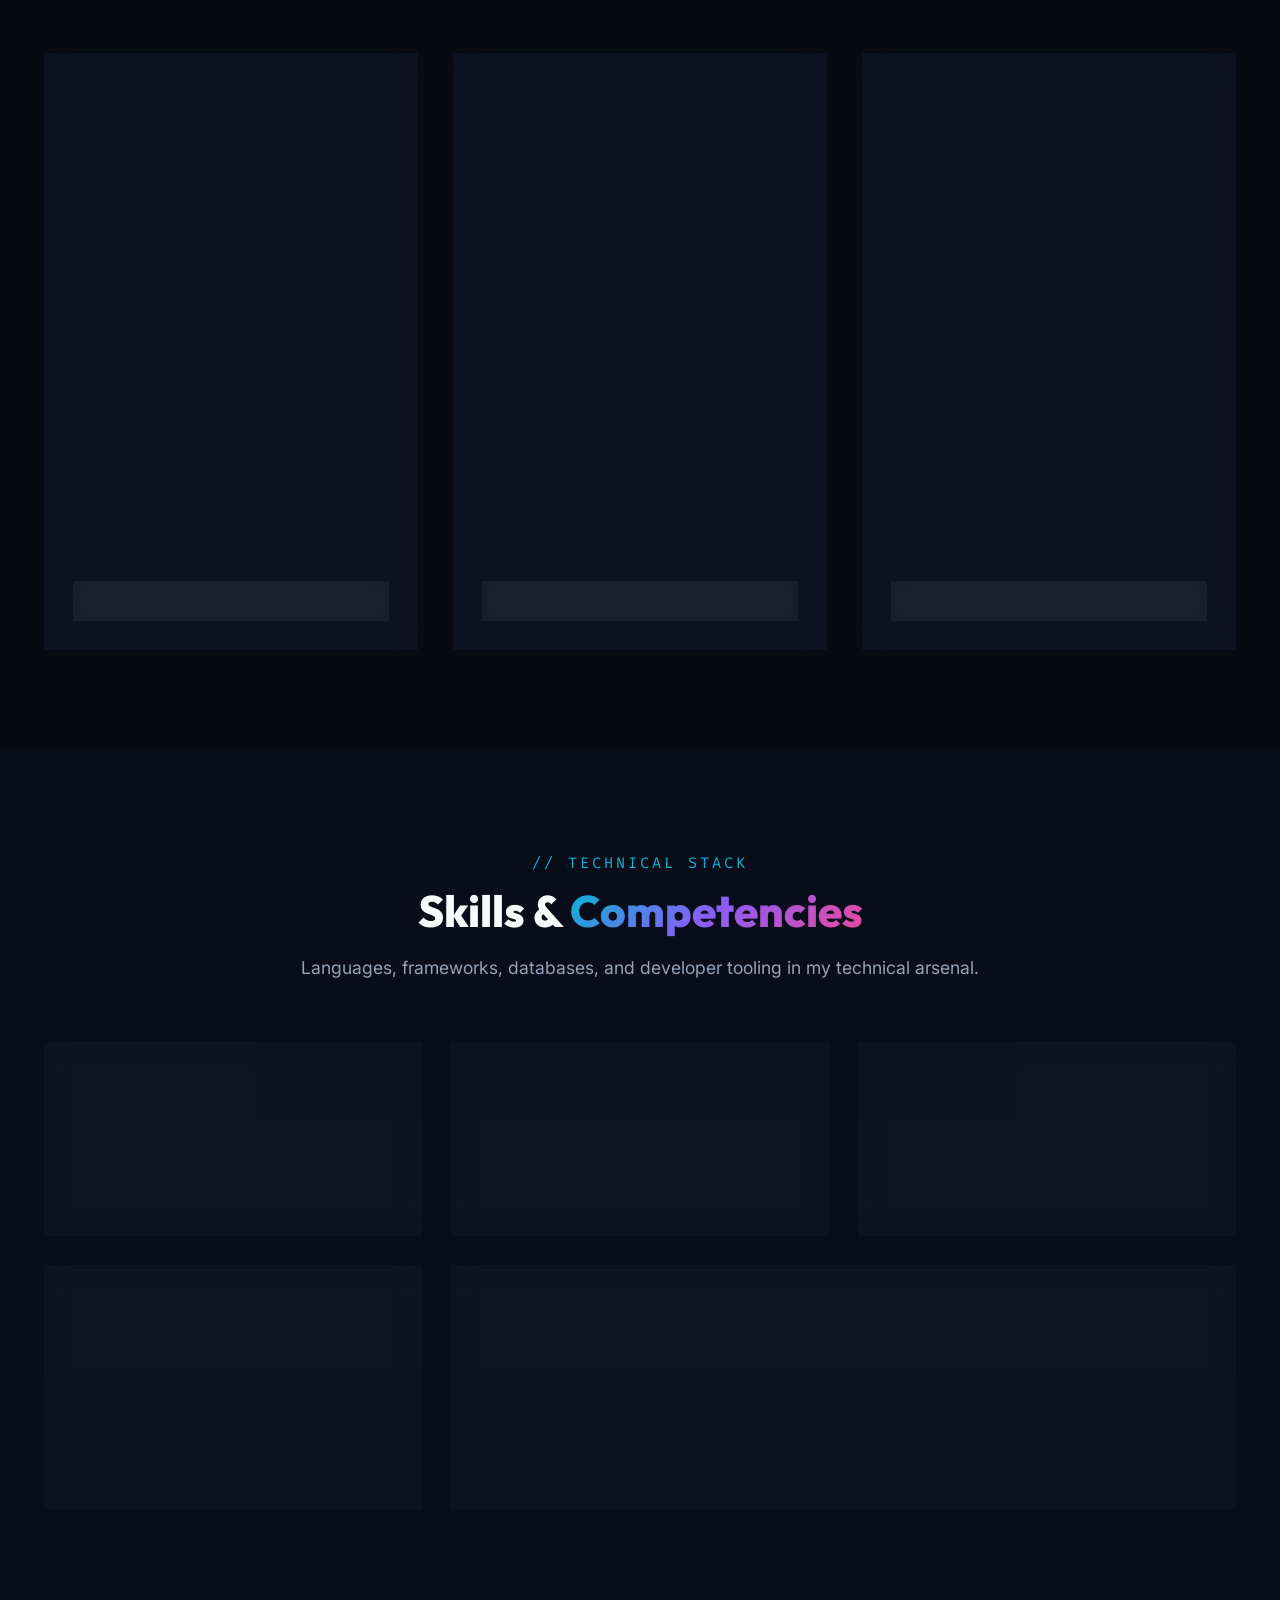
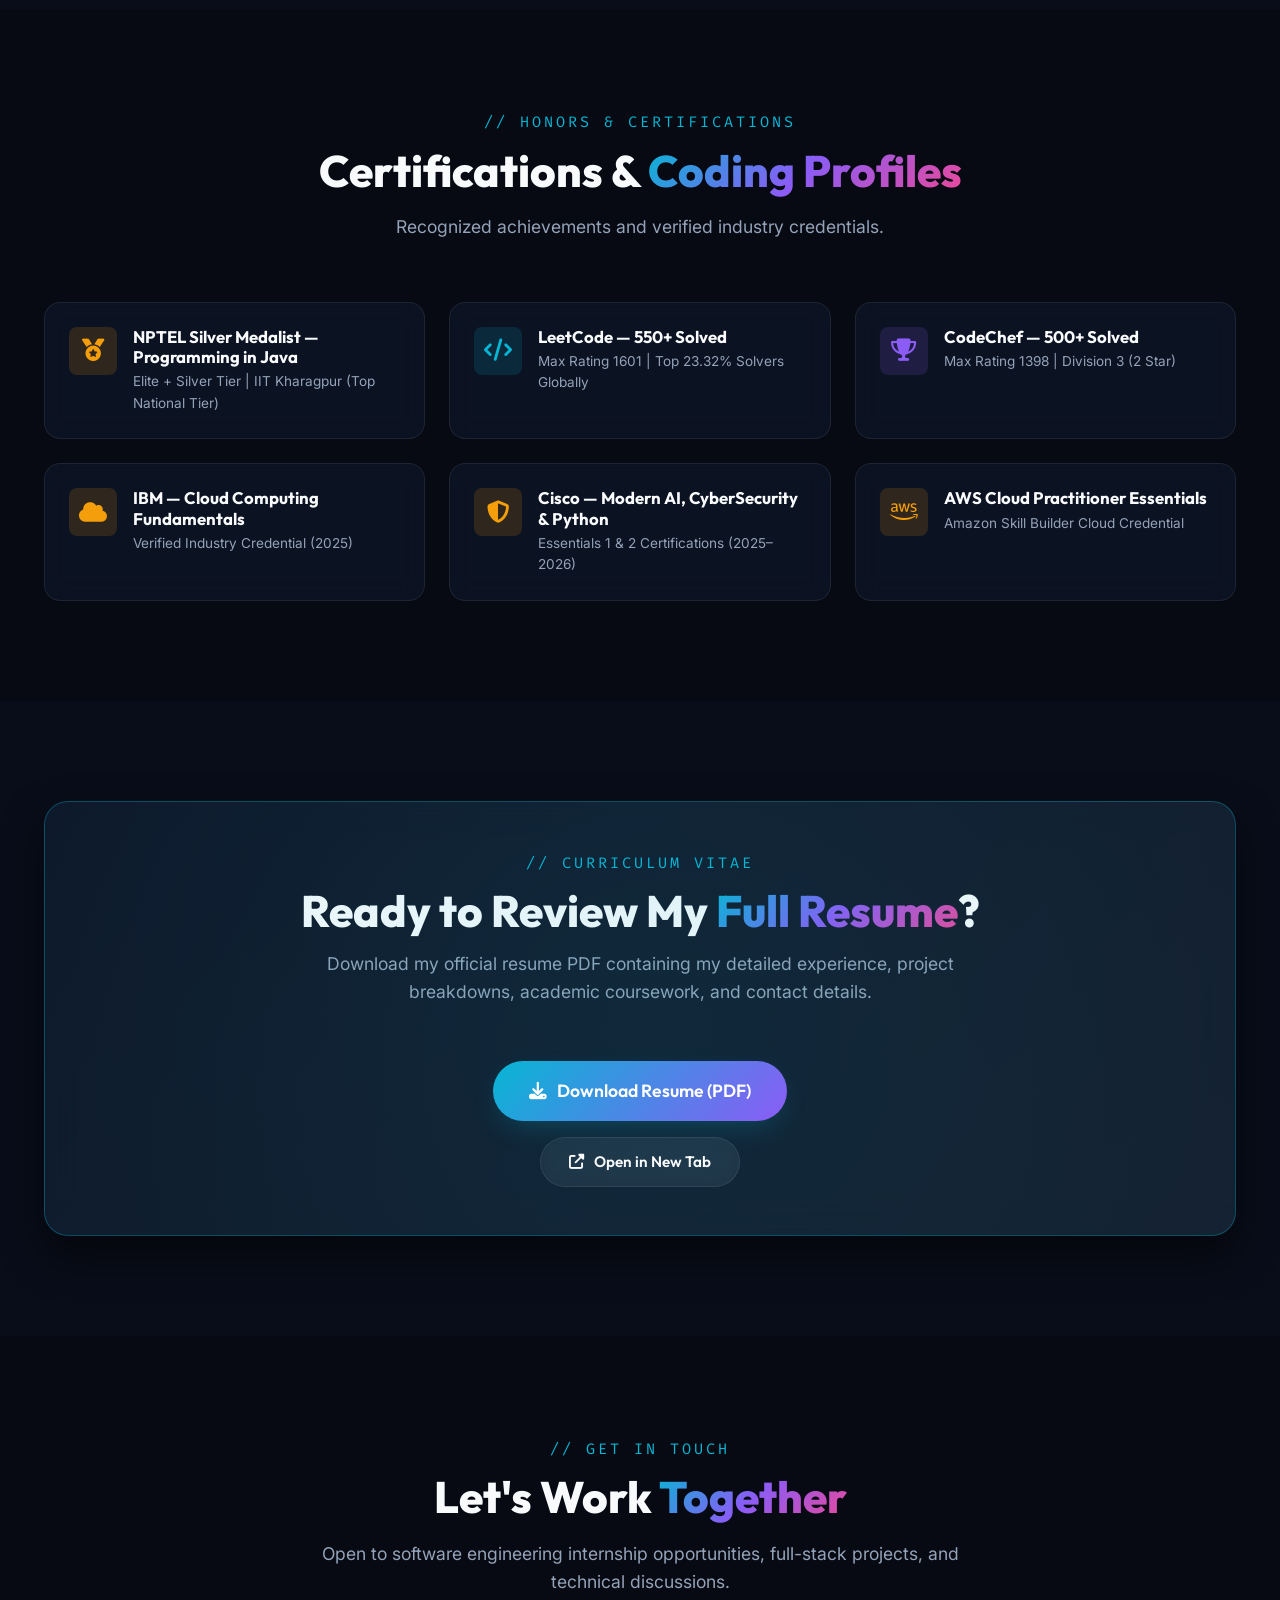
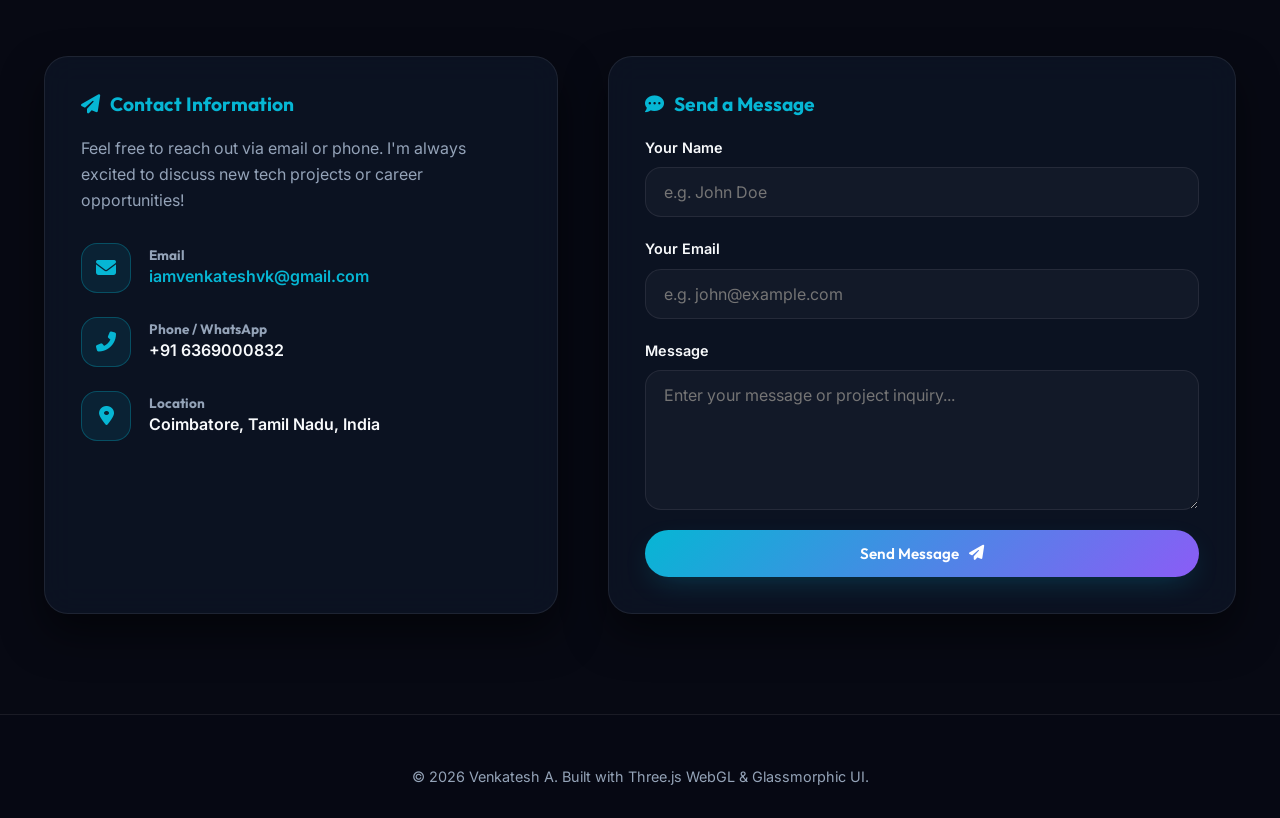
==== commit 18e00547: "Fix typing text prefix, internship stat label, and remove // get to know me subtitle" ====
--- a/index.html
+++ b/index.html
@@ -80,7 +80,6 @@
         </h1>
 
         <div class="typing-container">
-          <span>I build </span>
           <span id="dynamic-typing"></span>
           <span class="typing-cursor"></span>
         </div>
@@ -162,8 +161,8 @@
       </div>
 
       <div class="stat-item">
-        <div class="stat-number" data-target="2" data-suffix=" Internships">0</div>
-        <div class="stat-label">Industry Experience</div>
+        <div class="stat-number" data-target="2" data-suffix="+">0</div>
+        <div class="stat-label">Industry Internships</div>
       </div>
 
       <div class="stat-item">
@@ -177,7 +176,6 @@
   <section id="about">
     <div class="container">
       <div class="section-title-wrap">
-        <span class="section-subtitle">// GET TO KNOW ME</span>
         <h2 class="section-title">About & <span class="gradient-text">Background</span></h2>
         <p class="section-desc">Passionate software developer dedicated to crafting scalable web applications and solving complex algorithmic challenges.</p>
       </div>
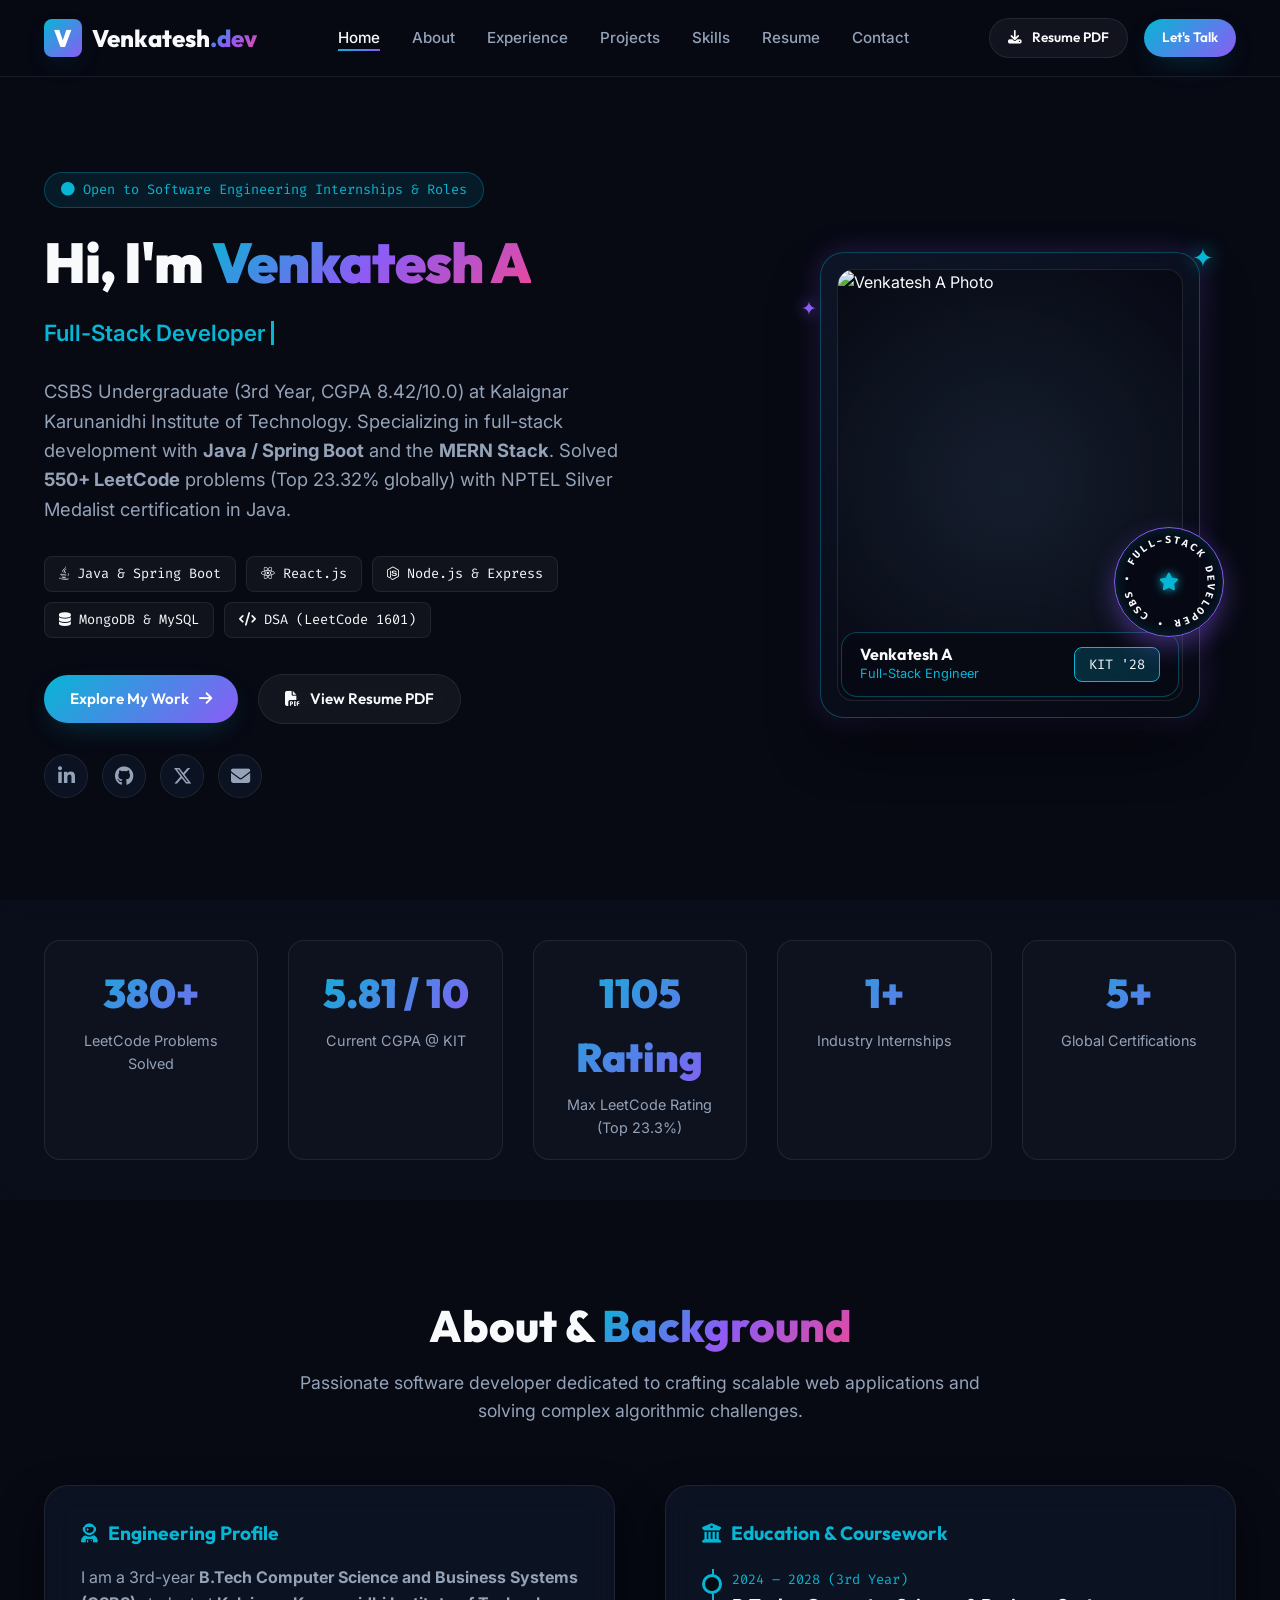
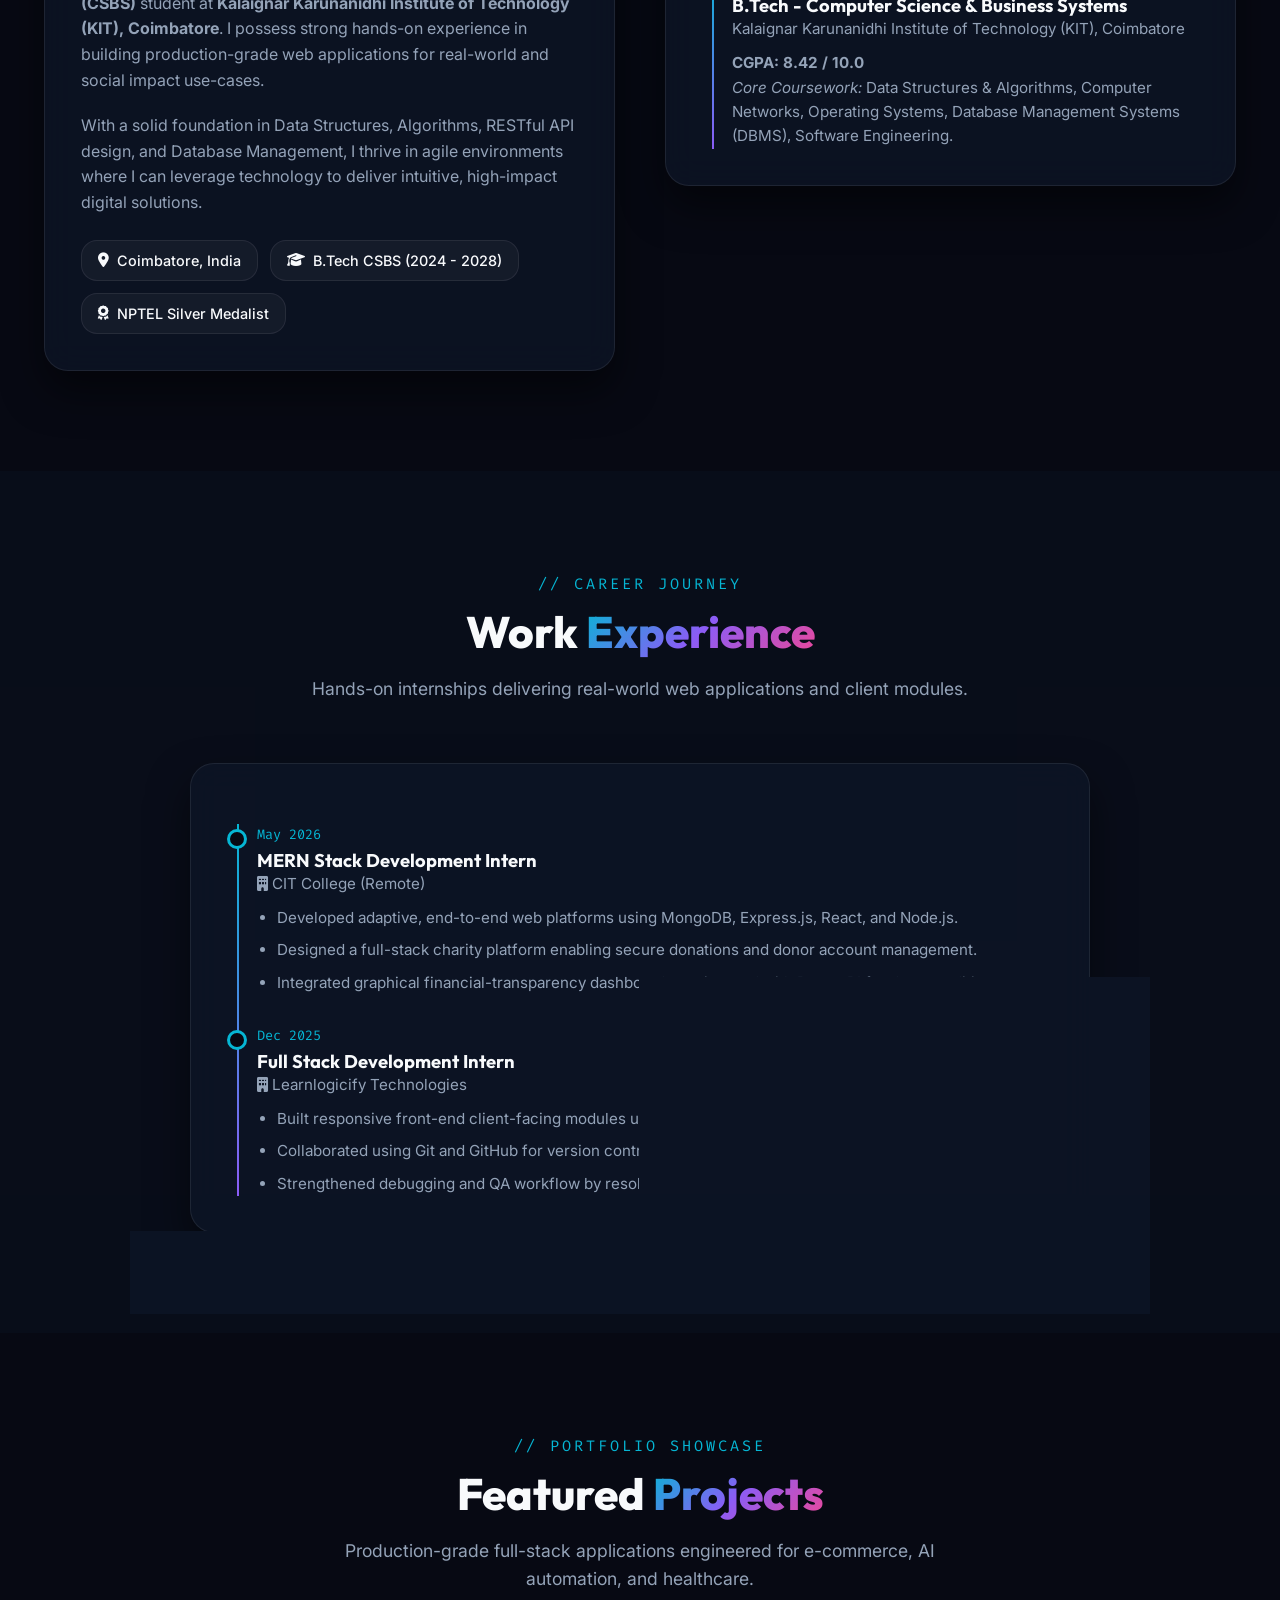
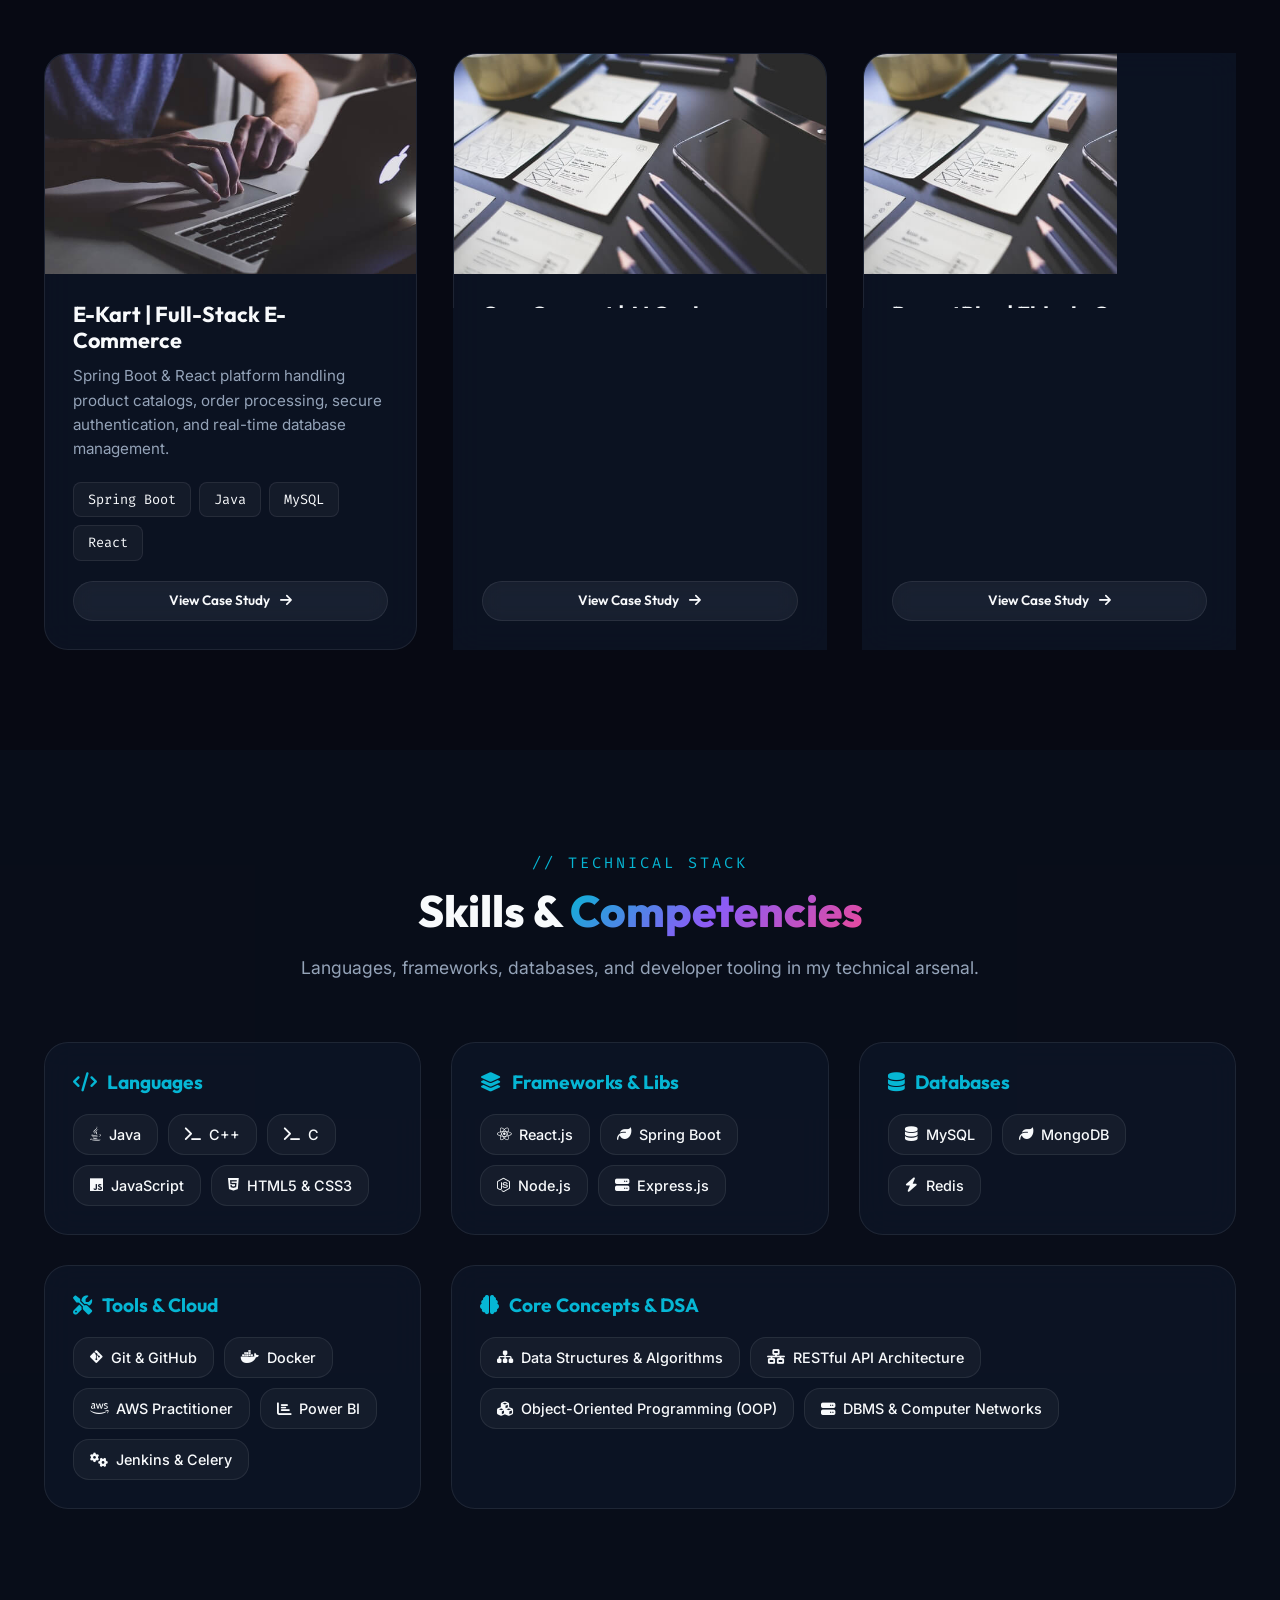
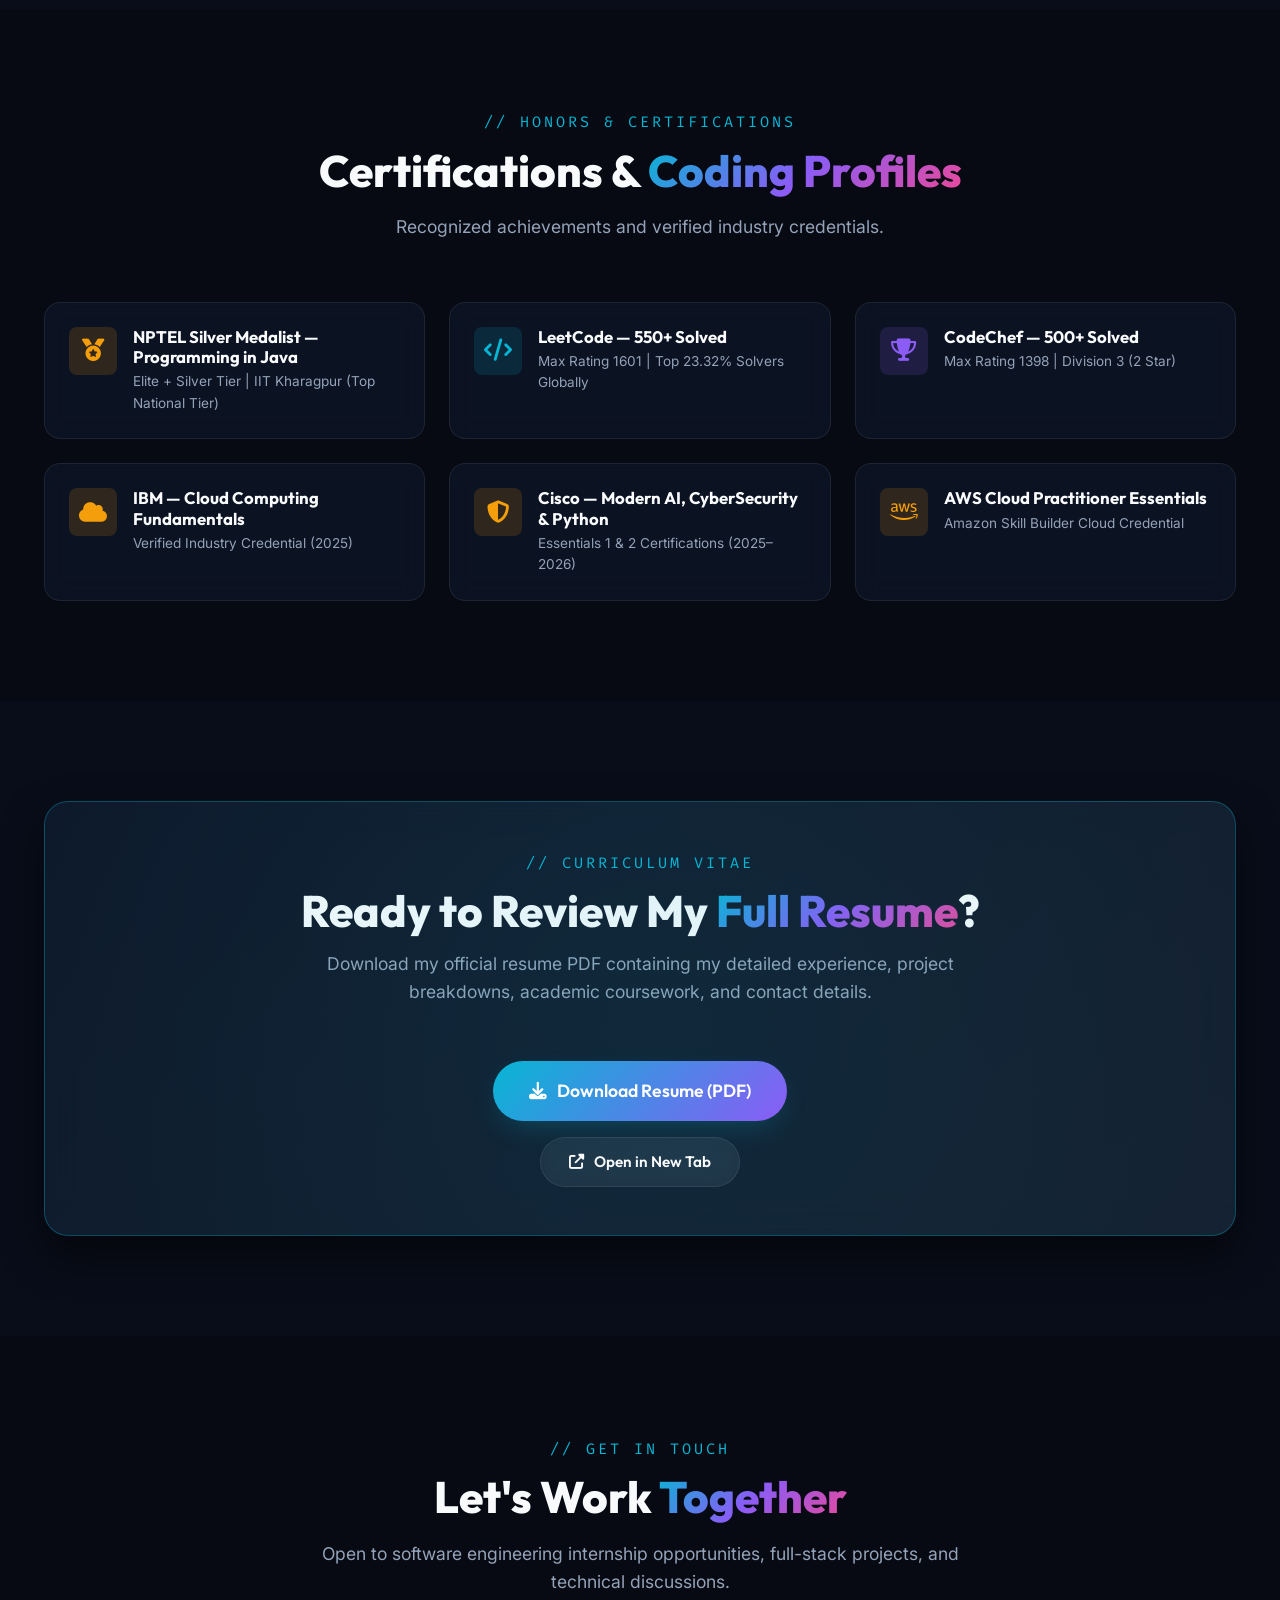
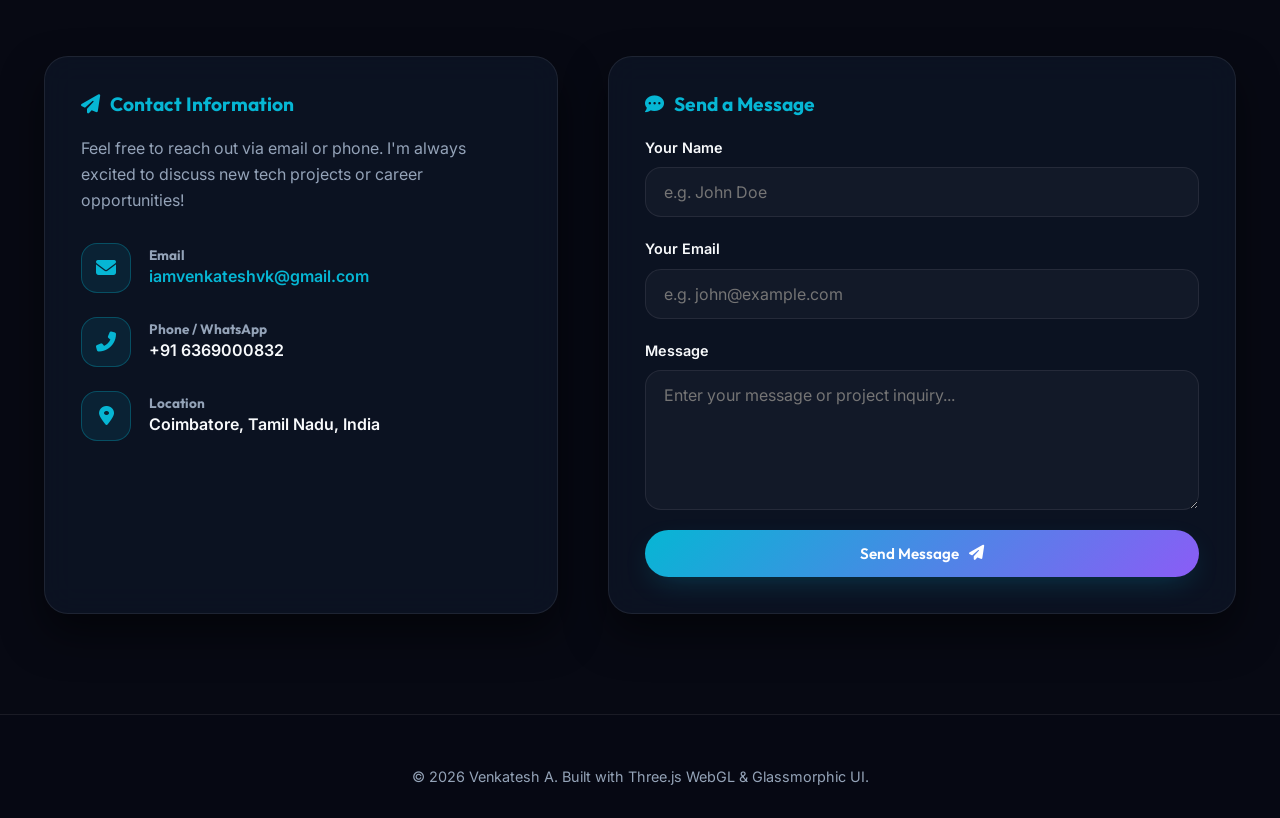
==== commit c084a317: "Feat: Update hero portrait image to assets/ai image.png with circular rotating badge and star accent" ====
--- a/index.html
+++ b/index.html
@@ -126,9 +126,28 @@
       <!-- 3D Profile Photo Card -->
       <div class="profile-card-3d" data-tilt>
         <div class="card-glare"></div>
+
+        <!-- Decorative Floating Star Accents (Matching Reference Design) -->
+        <div class="card-star-accent star-top-right"><i class="fas fa-sparkles"></i>✦</div>
+        <div class="card-star-accent star-top-left">✦</div>
+
         <div class="profile-img-wrap">
-          <img src="./assets/venkatesh photo.jpg" alt="Venkatesh A Photo" />
-        </div>
+          <img src="./assets/ai image.png" alt="Venkatesh A Photo" />
+        </div>
+
+        <!-- Rotating Circular Badge Overlay (Matching Reference Design) -->
+        <div class="rotating-badge">
+          <svg viewBox="0 0 100 100">
+            <path id="circlePath" d="M 50, 50 m -36, 0 a 36,36 0 1,1 72,0 a 36,36 0 1,1 -72,0" fill="none" />
+            <text>
+              <textPath href="#circlePath">• FULL-STACK DEVELOPER • CSBS ENGINEER </textPath>
+            </text>
+          </svg>
+          <div class="badge-center-icon">
+            <i class="fas fa-star"></i>
+          </div>
+        </div>
+
         <div class="profile-card-badge">
           <div>
             <h4>Venkatesh A</h4>
--- a/css/style.css
+++ b/css/style.css
@@ -455,20 +455,24 @@
   box-shadow: var(--shadow-neon);
 }
 
-/* 3D PROFILE PHOTO CARD */
+/* 3D PROFILE PHOTO CARD & FIGMA STYLE PORTRAIT */
 .profile-card-3d {
   position: relative;
   width: 100%;
-  max-width: 360px;
+  max-width: 380px;
   margin: 0 auto;
   border-radius: var(--radius-lg);
-  background: var(--bg-card);
-  border: 1px solid var(--border-glass);
-  backdrop-filter: blur(16px);
+  background: linear-gradient(145deg, rgba(15, 23, 42, 0.85), rgba(7, 9, 19, 0.95));
+  border: 1px solid var(--border-glow);
+  backdrop-filter: blur(20px);
   padding: 16px;
-  box-shadow: var(--shadow-card);
+  box-shadow: 0 30px 60px -15px rgba(0, 0, 0, 0.7), 0 0 30px rgba(139, 92, 246, 0.25);
   transform-style: preserve-3d;
-  transition: transform 0.5s ease;
+  transition: transform 0.5s ease, box-shadow 0.5s ease;
+}
+
+.profile-card-3d:hover {
+  box-shadow: 0 35px 70px -15px rgba(6, 182, 212, 0.35), 0 0 40px rgba(139, 92, 246, 0.4);
 }
 
 .profile-img-wrap {
@@ -477,34 +481,115 @@
   border-radius: var(--radius-md);
   overflow: hidden;
   aspect-ratio: 4/5;
-  border: 2px solid rgba(6, 182, 212, 0.3);
+  background: radial-gradient(circle at center, rgba(30, 41, 59, 0.6) 0%, rgba(7, 9, 19, 0.95) 100%);
+  border: 1px solid rgba(255, 255, 255, 0.1);
 }
 
 .profile-img-wrap img {
   width: 100%;
   height: 100%;
   object-fit: cover;
+  object-position: center top;
   display: block;
-  transition: transform 0.5s ease;
+  transition: transform 0.5s ease, filter 0.5s ease;
 }
 
 .profile-card-3d:hover .profile-img-wrap img {
-  transform: scale(1.05);
+  transform: scale(1.04);
+}
+
+/* FLOATING STAR ACCENTS (Matching Reference Design) */
+.card-star-accent {
+  position: absolute;
+  z-index: 10;
+  font-size: 1.6rem;
+  color: var(--accent-purple);
+  filter: drop-shadow(0 0 8px var(--accent-purple));
+  animation: starFloat 3s ease-in-out infinite alternate;
+  pointer-events: none;
+}
+
+.star-top-right {
+  top: -15px;
+  right: -15px;
+  color: var(--accent-cyan);
+  filter: drop-shadow(0 0 10px var(--accent-cyan));
+}
+
+.star-top-left {
+  top: 40px;
+  left: -20px;
+  font-size: 1.2rem;
+  animation-delay: 1s;
+}
+
+@keyframes starFloat {
+  0% { transform: translateY(0) rotate(0deg) scale(1); }
+  100% { transform: translateY(-8px) rotate(15deg) scale(1.15); }
+}
+
+/* ROTATING CIRCULAR BADGE (Matching Reference Design) */
+.rotating-badge {
+  position: absolute;
+  bottom: 80px;
+  right: -25px;
+  width: 110px;
+  height: 110px;
+  z-index: 12;
+  border-radius: 50%;
+  background: rgba(7, 9, 19, 0.85);
+  border: 1px solid var(--accent-purple);
+  backdrop-filter: blur(12px);
+  box-shadow: 0 10px 25px rgba(139, 92, 246, 0.4), inset 0 0 15px rgba(6, 182, 212, 0.2);
+  display: flex;
+  align-items: center;
+  justify-content: center;
+  pointer-events: none;
+}
+
+.rotating-badge svg {
+  width: 100%;
+  height: 100%;
+  animation: rotateBadge 12s linear infinite;
+}
+
+.rotating-badge text {
+  font-family: var(--font-code);
+  font-size: 9.5px;
+  font-weight: 700;
+  fill: var(--text-main);
+  letter-spacing: 2px;
+}
+
+.badge-center-icon {
+  position: absolute;
+  top: 50%;
+  left: 50%;
+  transform: translate(-50%, -50%);
+  color: var(--accent-cyan);
+  font-size: 1.1rem;
+  filter: drop-shadow(0 0 5px var(--accent-cyan));
+}
+
+@keyframes rotateBadge {
+  0% { transform: rotate(0deg); }
+  100% { transform: rotate(360deg); }
 }
 
 .profile-card-badge {
   position: absolute;
-  bottom: 24px;
-  left: 24px;
-  right: 24px;
-  background: rgba(7, 9, 19, 0.85);
-  backdrop-filter: blur(12px);
-  border: 1px solid var(--border-glass);
-  padding: 14px 18px;
+  bottom: 20px;
+  left: 20px;
+  right: 20px;
+  background: rgba(7, 9, 19, 0.9);
+  backdrop-filter: blur(14px);
+  border: 1px solid var(--border-glow);
+  padding: 12px 18px;
   border-radius: var(--radius-md);
   display: flex;
   align-items: center;
   justify-content: space-between;
+  z-index: 10;
 }
 
 .profile-card-badge h4 {
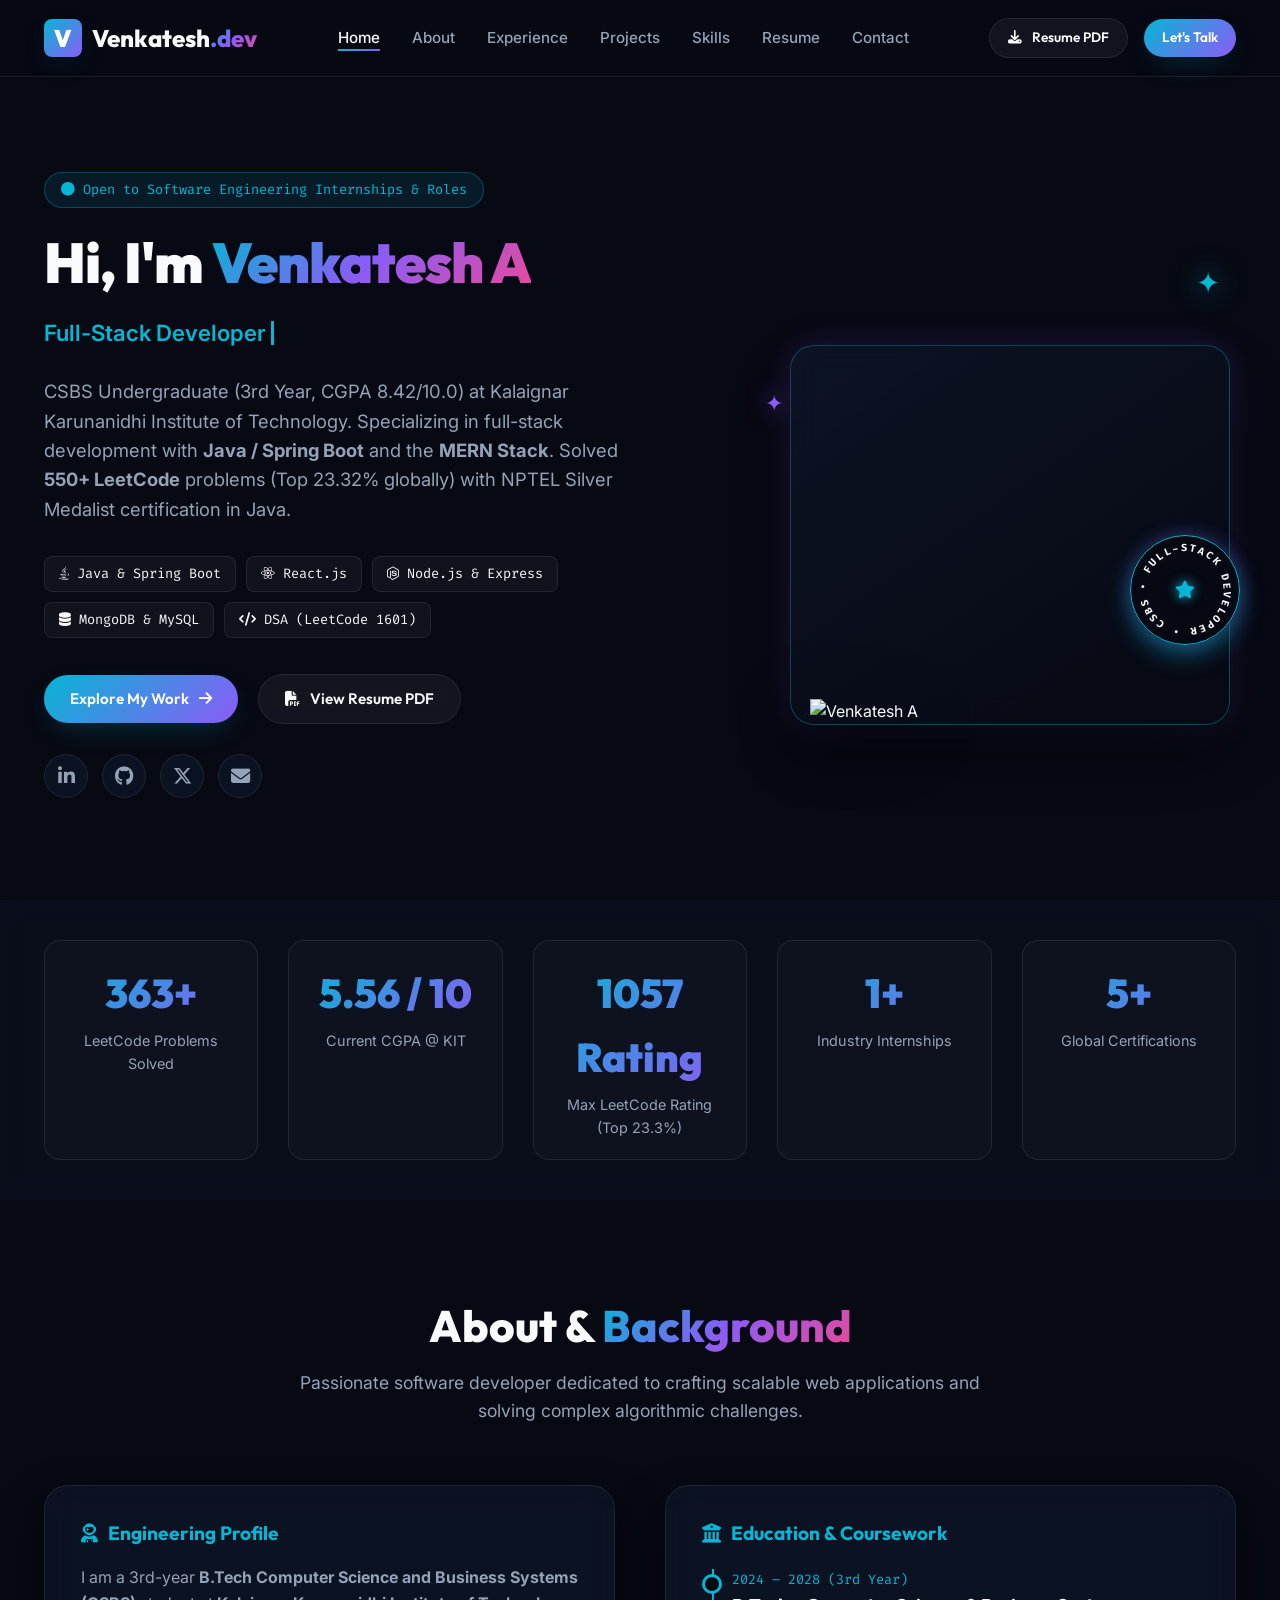
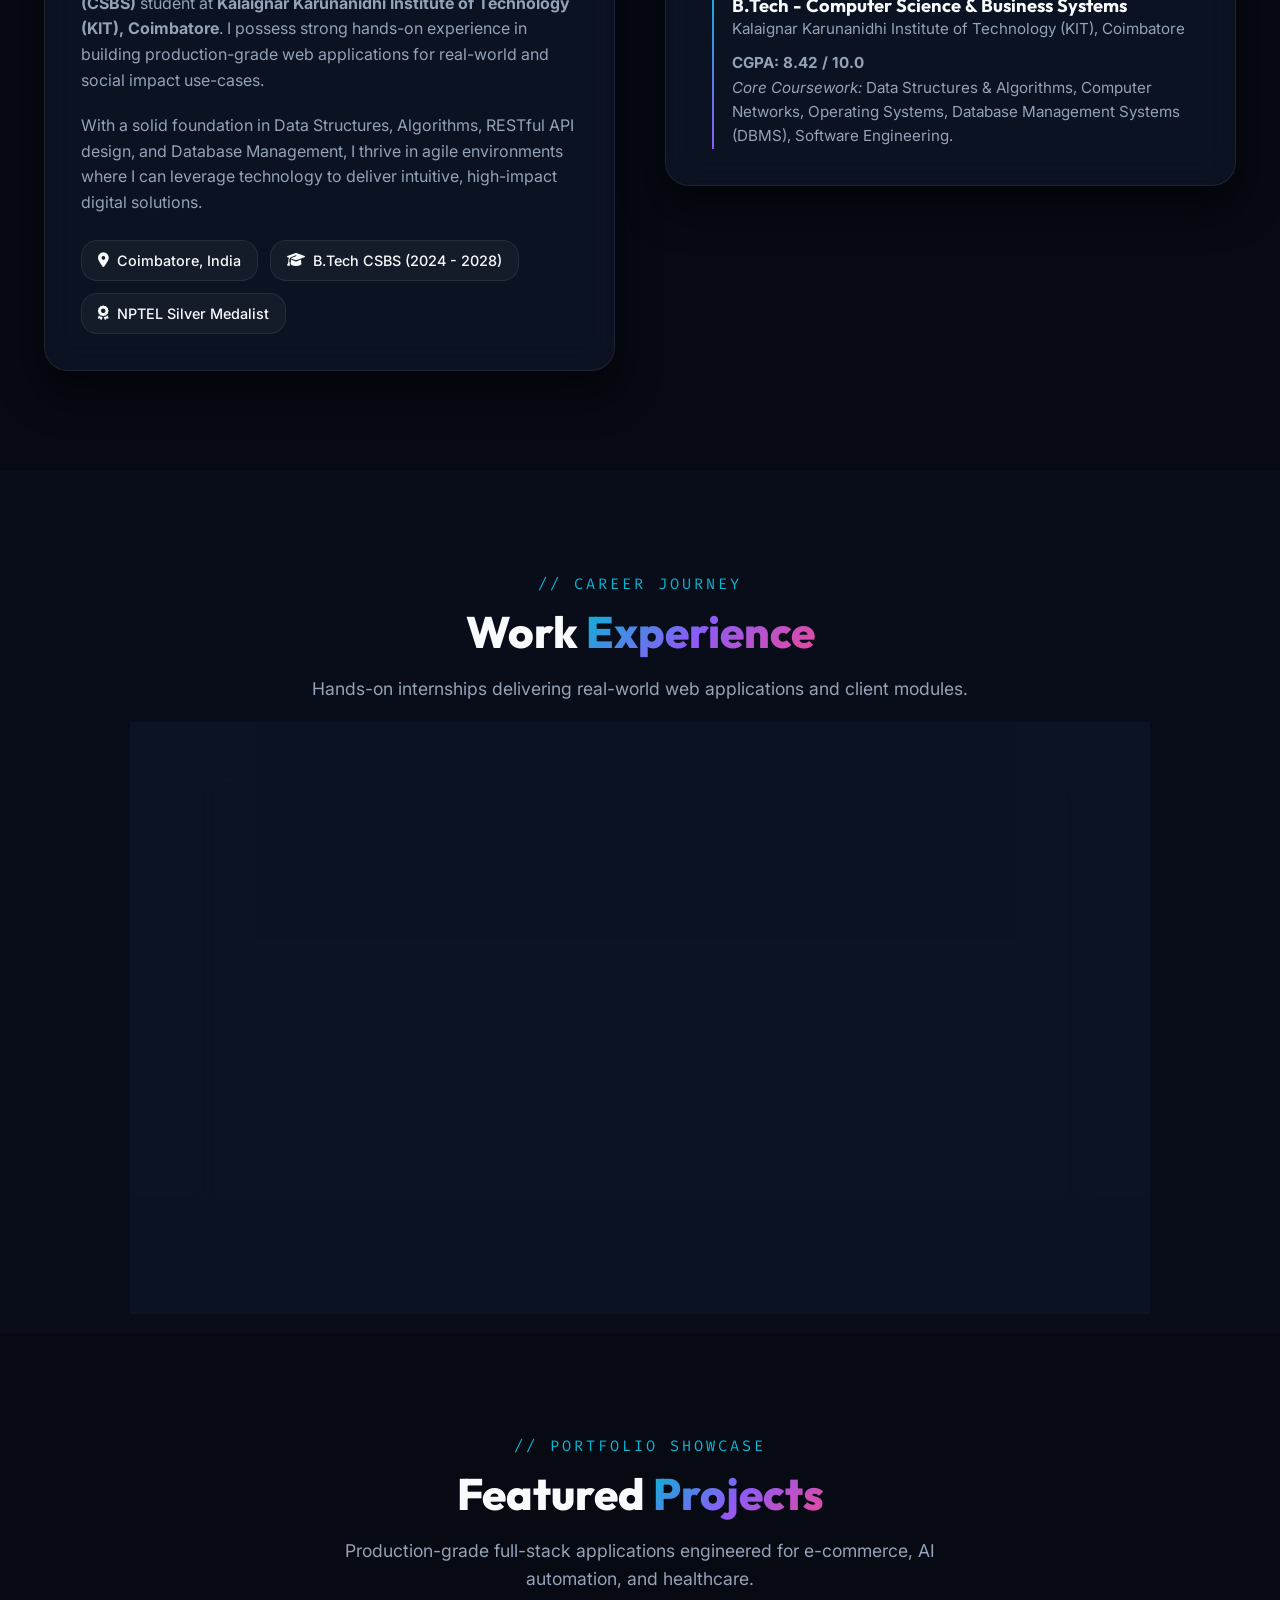
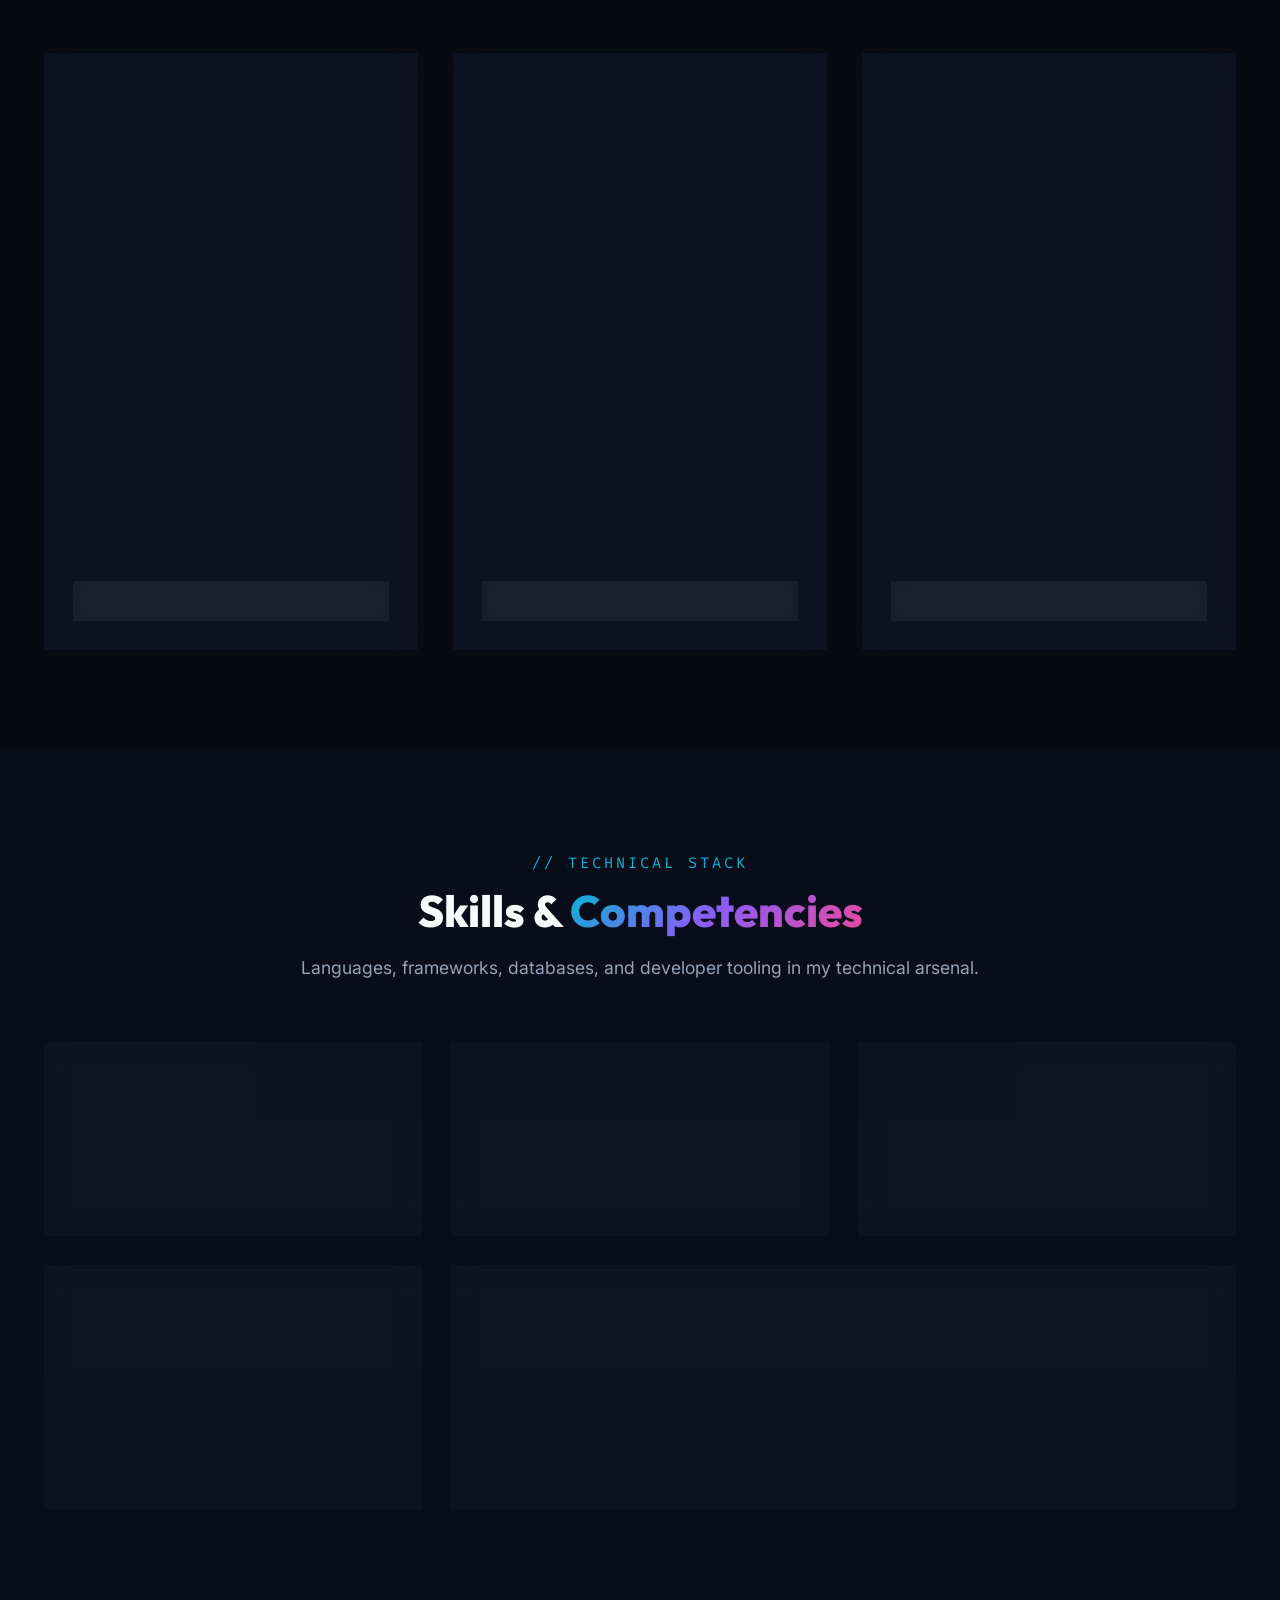
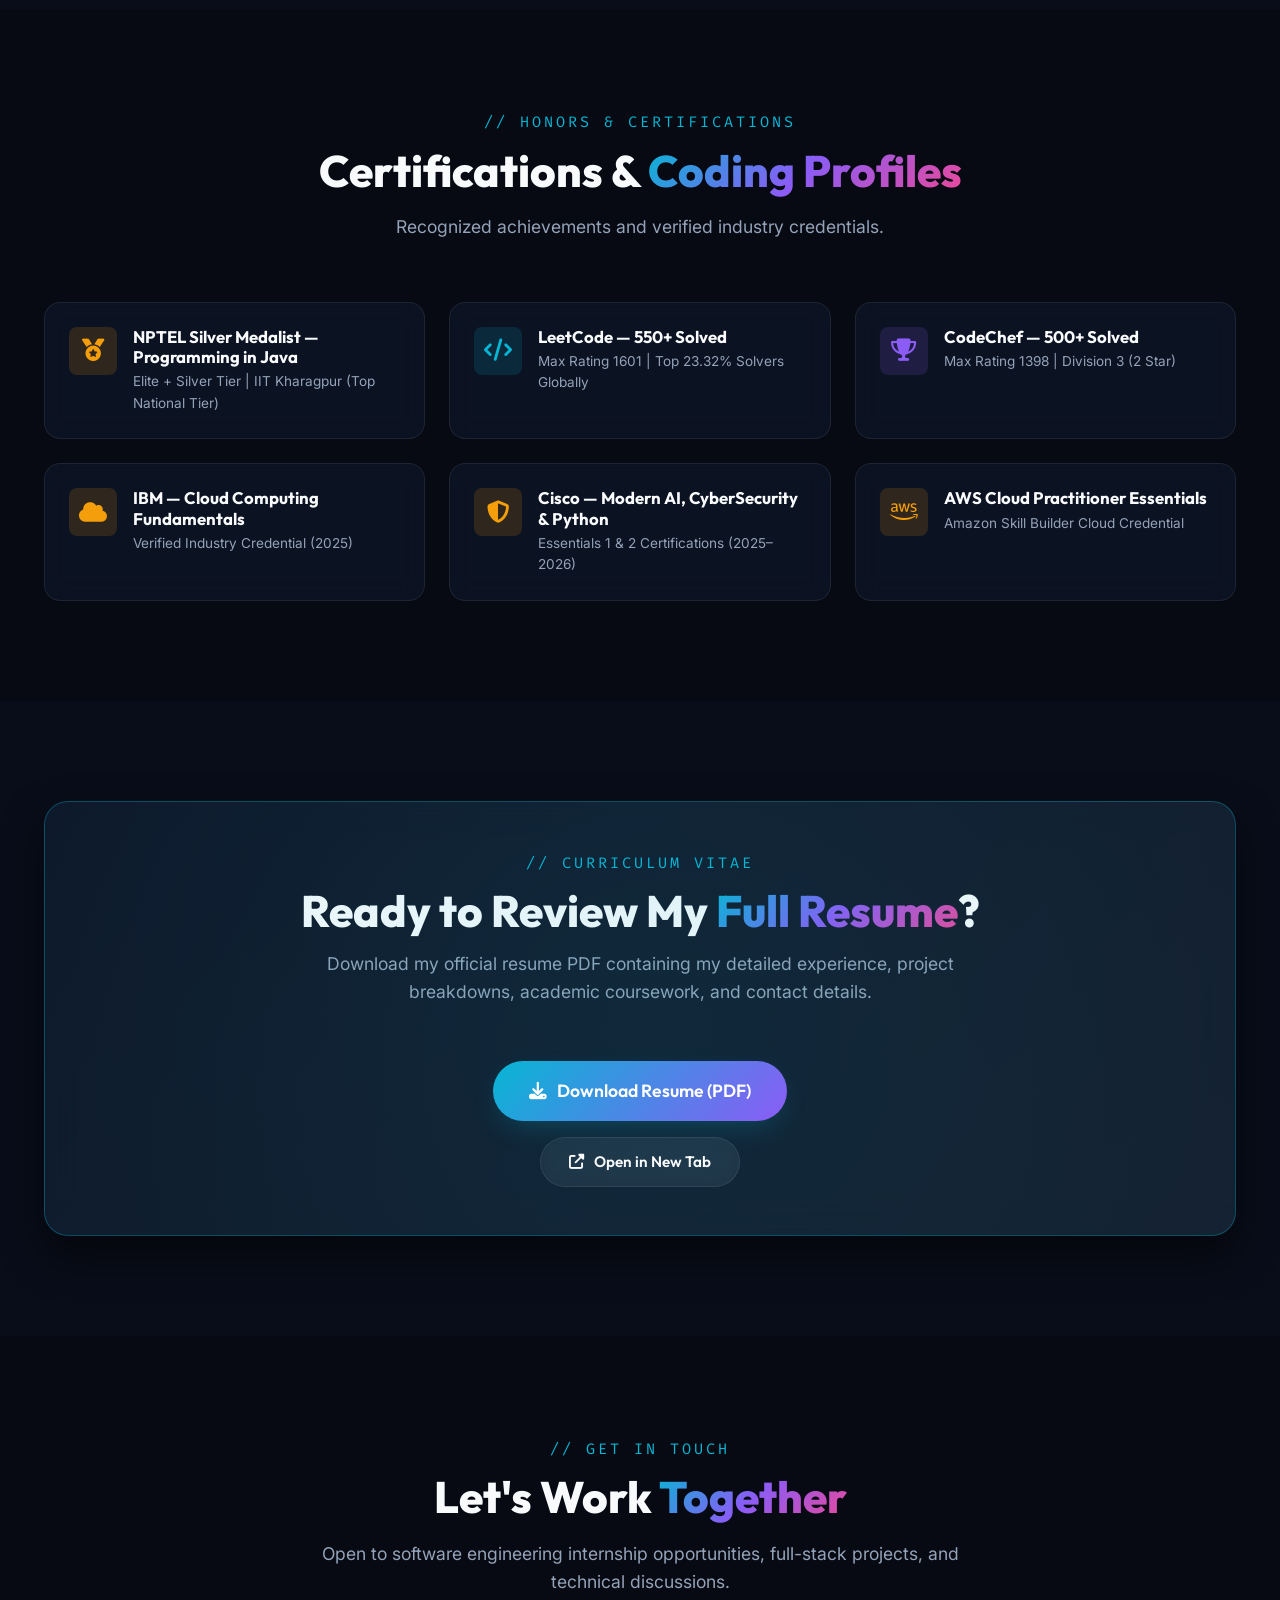
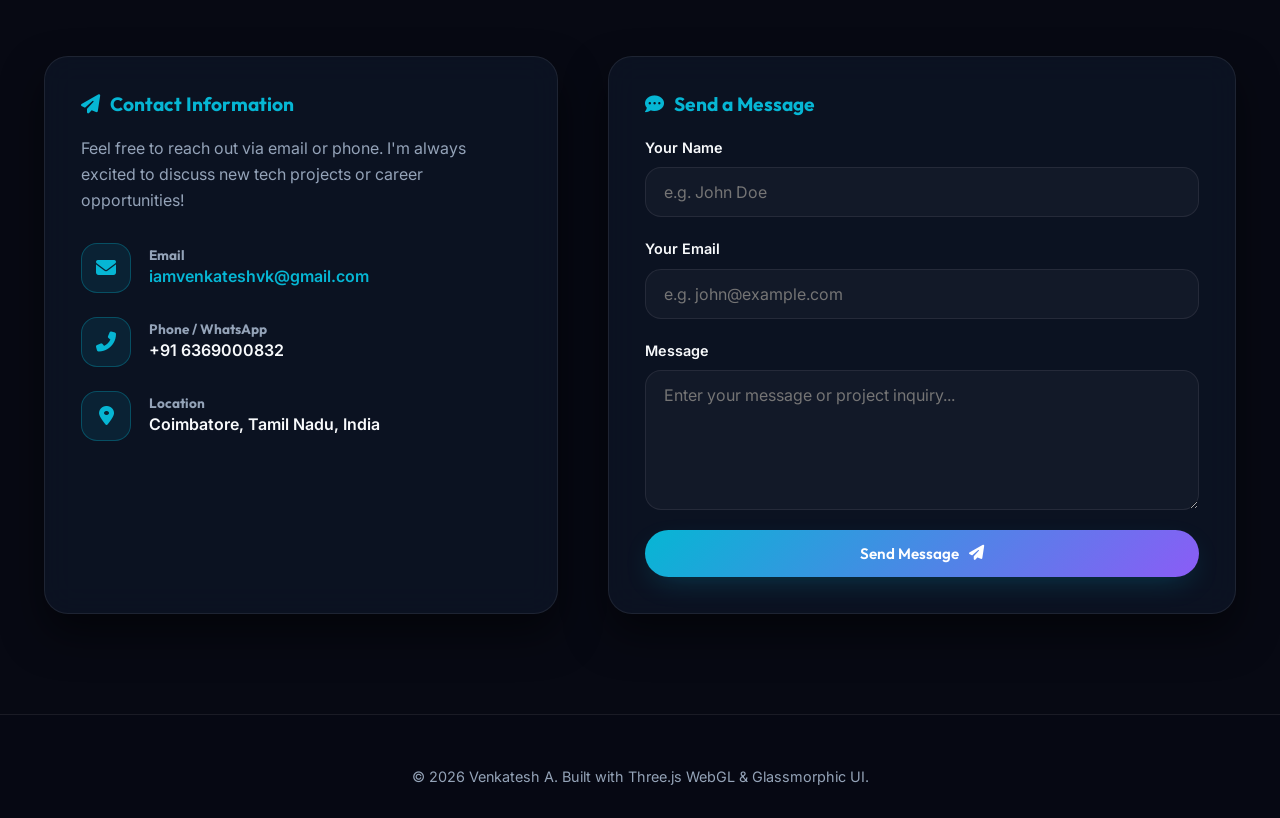
==== commit 2cf03139: "Feat: Transform portrait layout to Figma Esther Howard pop-out style with transparent cutout PNG and" ====
--- a/index.html
+++ b/index.html
@@ -123,19 +123,21 @@
         </div>
       </div>
 
-      <!-- 3D Profile Photo Card -->
-      <div class="profile-card-3d" data-tilt>
-        <div class="card-glare"></div>
-
-        <!-- Decorative Floating Star Accents (Matching Reference Design) -->
-        <div class="card-star-accent star-top-right"><i class="fas fa-sparkles"></i>✦</div>
-        <div class="card-star-accent star-top-left">✦</div>
-
-        <div class="profile-img-wrap">
-          <img src="./assets/ai image.png" alt="Venkatesh A Photo" />
-        </div>
-
-        <!-- Rotating Circular Badge Overlay (Matching Reference Design) -->
+      <!-- Figma Esther Howard Style Pop-Out Portrait Container -->
+      <div class="figma-portrait-container" data-tilt>
+        <!-- Dark Backdrop Panel -->
+        <div class="portrait-backdrop-panel"></div>
+
+        <!-- Decorative Floating Stars (Matching Reference Screenshot) -->
+        <div class="star-accent star-1">✦</div>
+        <div class="star-accent star-2">✦</div>
+
+        <!-- Transparent Cutout Subject (Popping out over the top border) -->
+        <div class="portrait-subject-wrap">
+          <img src="./assets/ai_transparent.png" alt="Venkatesh A" class="portrait-subject-img" />
+        </div>
+
+        <!-- Rotating Circular Badge -->
         <div class="rotating-badge">
           <svg viewBox="0 0 100 100">
             <path id="circlePath" d="M 50, 50 m -36, 0 a 36,36 0 1,1 72,0 a 36,36 0 1,1 -72,0" fill="none" />
@@ -146,16 +148,6 @@
           <div class="badge-center-icon">
             <i class="fas fa-star"></i>
           </div>
-        </div>
-
-        <div class="profile-card-badge">
-          <div>
-            <h4>Venkatesh A</h4>
-            <p>Full-Stack Engineer</p>
-          </div>
-          <span class="tech-pill" style="margin: 0; background: rgba(6, 182, 212, 0.2); border-color: var(--accent-cyan);">
-            KIT '28
-          </span>
         </div>
       </div>
     </div>
--- a/css/style.css
+++ b/css/style.css
@@ -455,72 +455,81 @@
   box-shadow: var(--shadow-neon);
 }
 
-/* 3D PROFILE PHOTO CARD & FIGMA STYLE PORTRAIT */
-.profile-card-3d {
+/* FIGMA ESTHER HOWARD POP-OUT PORTRAIT LAYOUT */
+.figma-portrait-container {
   position: relative;
   width: 100%;
-  max-width: 380px;
+  max-width: 440px;
   margin: 0 auto;
+  min-height: 480px;
+  display: flex;
+  align-items: flex-end;
+  justify-content: center;
+  transform-style: preserve-3d;
+}
+
+/* Dark Backdrop Box behind Subject */
+.portrait-backdrop-panel {
+  position: absolute;
+  bottom: 0;
+  left: 0;
+  width: 100%;
+  height: 380px;
   border-radius: var(--radius-lg);
-  background: linear-gradient(145deg, rgba(15, 23, 42, 0.85), rgba(7, 9, 19, 0.95));
+  background: linear-gradient(145deg, rgba(15, 23, 42, 0.75), rgba(7, 9, 19, 0.95));
   border: 1px solid var(--border-glow);
-  backdrop-filter: blur(20px);
-  padding: 16px;
-  box-shadow: 0 30px 60px -15px rgba(0, 0, 0, 0.7), 0 0 30px rgba(139, 92, 246, 0.25);
-  transform-style: preserve-3d;
-  transition: transform 0.5s ease, box-shadow 0.5s ease;
-}
-
-.profile-card-3d:hover {
-  box-shadow: 0 35px 70px -15px rgba(6, 182, 212, 0.35), 0 0 40px rgba(139, 92, 246, 0.4);
-}
-
-.profile-img-wrap {
+  backdrop-filter: blur(16px);
+  box-shadow: 0 30px 60px -15px rgba(0, 0, 0, 0.7), 0 0 35px rgba(139, 92, 246, 0.2);
+  z-index: 1;
+}
+
+/* Transparent Cutout Subject extending TOP OUTSIDE the backdrop box */
+.portrait-subject-wrap {
   position: relative;
-  width: 100%;
-  border-radius: var(--radius-md);
-  overflow: hidden;
-  aspect-ratio: 4/5;
-  background: radial-gradient(circle at center, rgba(30, 41, 59, 0.6) 0%, rgba(7, 9, 19, 0.95) 100%);
-  border: 1px solid rgba(255, 255, 255, 0.1);
-}
-
-.profile-img-wrap img {
-  width: 100%;
-  height: 100%;
-  object-fit: cover;
-  object-position: center top;
-  display: block;
-  transition: transform 0.5s ease, filter 0.5s ease;
-}
-
-.profile-card-3d:hover .profile-img-wrap img {
-  transform: scale(1.04);
+  z-index: 5;
+  width: 100%;
+  max-width: 400px;
+  margin-top: -60px;
+  display: flex;
+  justify-content: center;
+}
+
+.portrait-subject-img {
+  width: 100%;
+  height: auto;
+  max-height: 520px;
+  object-fit: contain;
+  filter: drop-shadow(0 15px 35px rgba(0, 0, 0, 0.6));
+  transition: transform 0.4s ease;
+}
+
+.figma-portrait-container:hover .portrait-subject-img {
+  transform: scale(1.03);
 }
 
 /* FLOATING STAR ACCENTS (Matching Reference Design) */
-.card-star-accent {
+.star-accent {
   position: absolute;
   z-index: 10;
-  font-size: 1.6rem;
+  font-size: 1.8rem;
   color: var(--accent-purple);
-  filter: drop-shadow(0 0 8px var(--accent-purple));
-  animation: starFloat 3s ease-in-out infinite alternate;
+  filter: drop-shadow(0 0 12px var(--accent-purple));
+  animation: starFloat 3.5s ease-in-out infinite alternate;
   pointer-events: none;
 }
 
-.star-top-right {
-  top: -15px;
-  right: -15px;
+.star-1 {
+  top: 15px;
+  right: 10px;
   color: var(--accent-cyan);
-  filter: drop-shadow(0 0 10px var(--accent-cyan));
-}
-
-.star-top-left {
-  top: 40px;
-  left: -20px;
-  font-size: 1.2rem;
-  animation-delay: 1s;
+  filter: drop-shadow(0 0 15px var(--accent-cyan));
+}
+
+.star-2 {
+  top: 140px;
+  left: -25px;
+  font-size: 1.4rem;
+  animation-delay: 1.2s;
 }
 
 @keyframes starFloat {
@@ -532,15 +541,15 @@
 .rotating-badge {
   position: absolute;
   bottom: 80px;
-  right: -25px;
+  right: -10px;
   width: 110px;
   height: 110px;
-  z-index: 12;
+  z-index: 20;
   border-radius: 50%;
-  background: rgba(7, 9, 19, 0.85);
-  border: 1px solid var(--accent-purple);
-  backdrop-filter: blur(12px);
-  box-shadow: 0 10px 25px rgba(139, 92, 246, 0.4), inset 0 0 15px rgba(6, 182, 212, 0.2);
+  background: rgba(7, 9, 19, 0.92);
+  border: 1.5px solid var(--accent-cyan);
+  backdrop-filter: blur(14px);
+  box-shadow: 0 10px 25px rgba(6, 182, 212, 0.4), 0 0 20px rgba(139, 92, 246, 0.3);
   display: flex;
   align-items: center;
   justify-content: center;
@@ -568,18 +577,13 @@
   transform: translate(-50%, -50%);
   color: var(--accent-cyan);
   font-size: 1.1rem;
-  filter: drop-shadow(0 0 5px var(--accent-cyan));
+  filter: drop-shadow(0 0 6px var(--accent-cyan));
 }
 
 @keyframes rotateBadge {
   0% { transform: rotate(0deg); }
   100% { transform: rotate(360deg); }
 }
-
-.profile-card-badge {
-  position: absolute;
-  bottom: 20px;
-  left: 20px;
   right: 20px;
   background: rgba(7, 9, 19, 0.9);
   backdrop-filter: blur(14px);
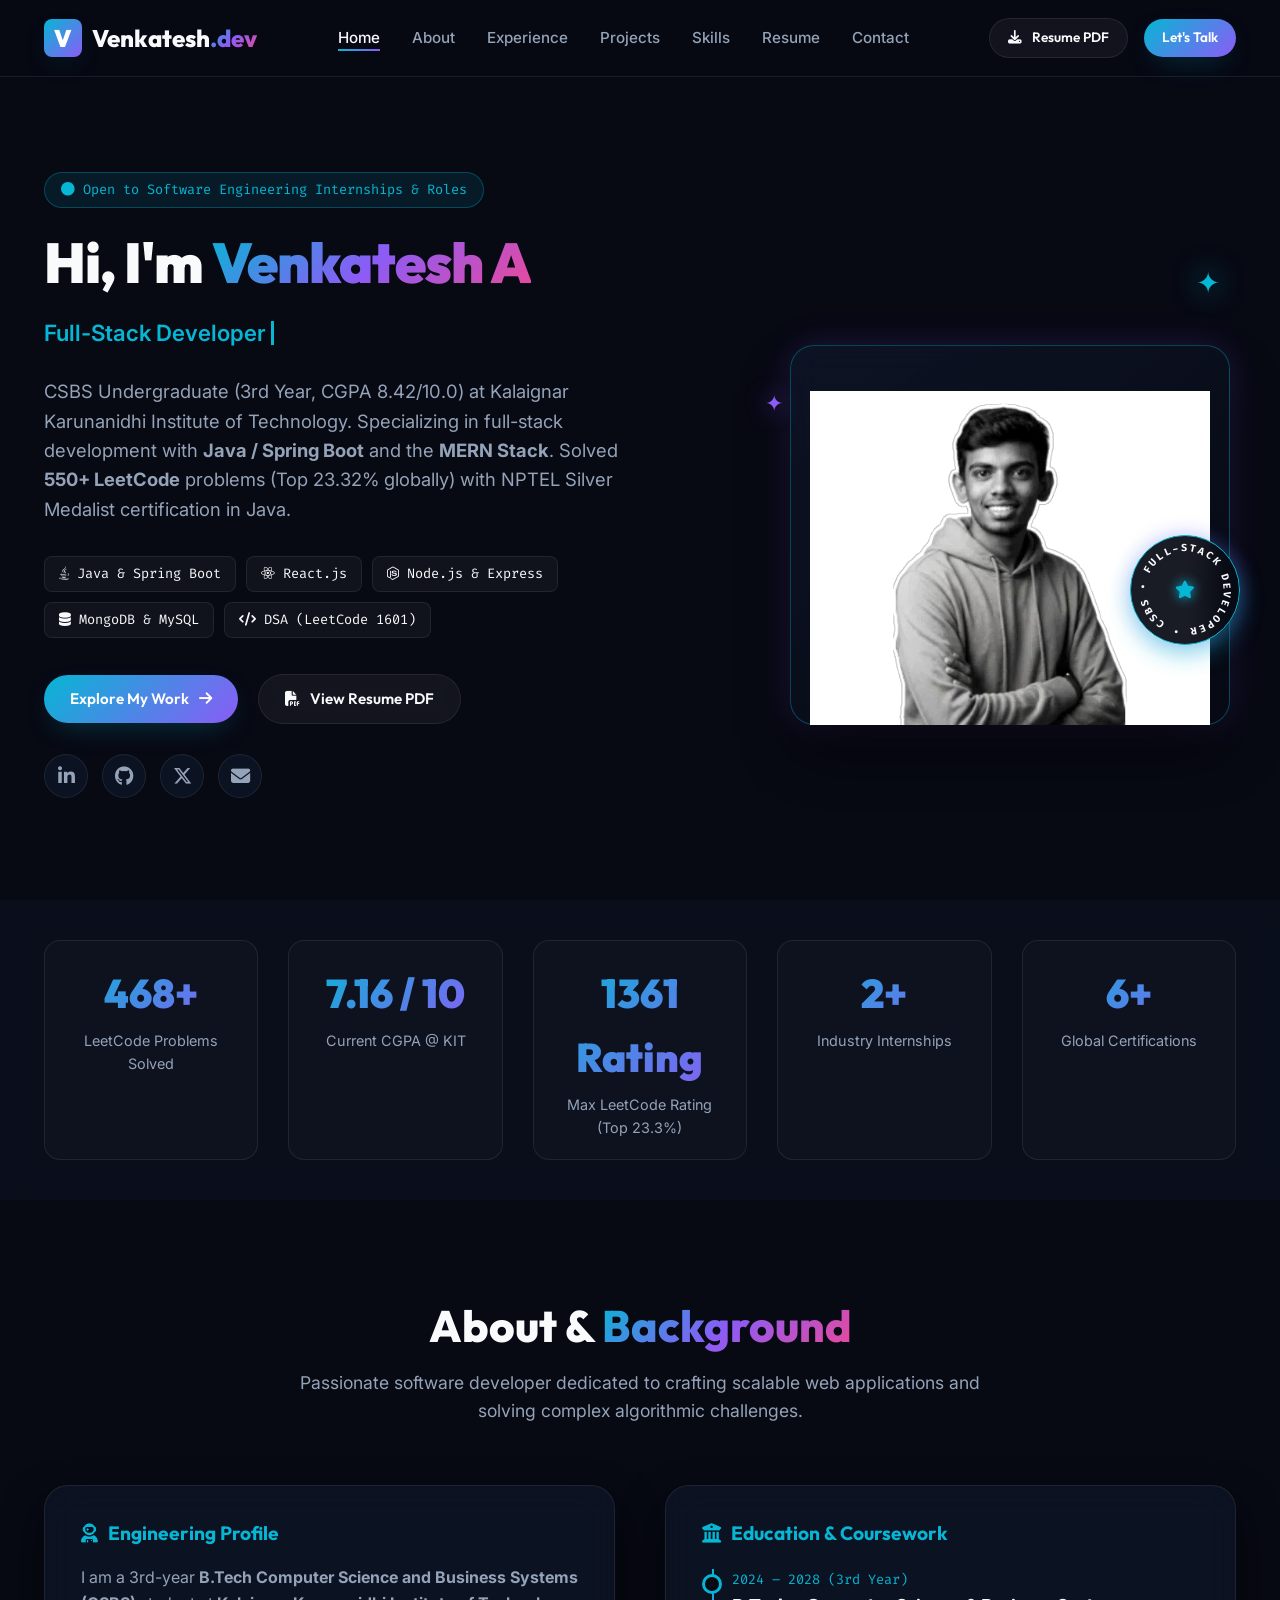
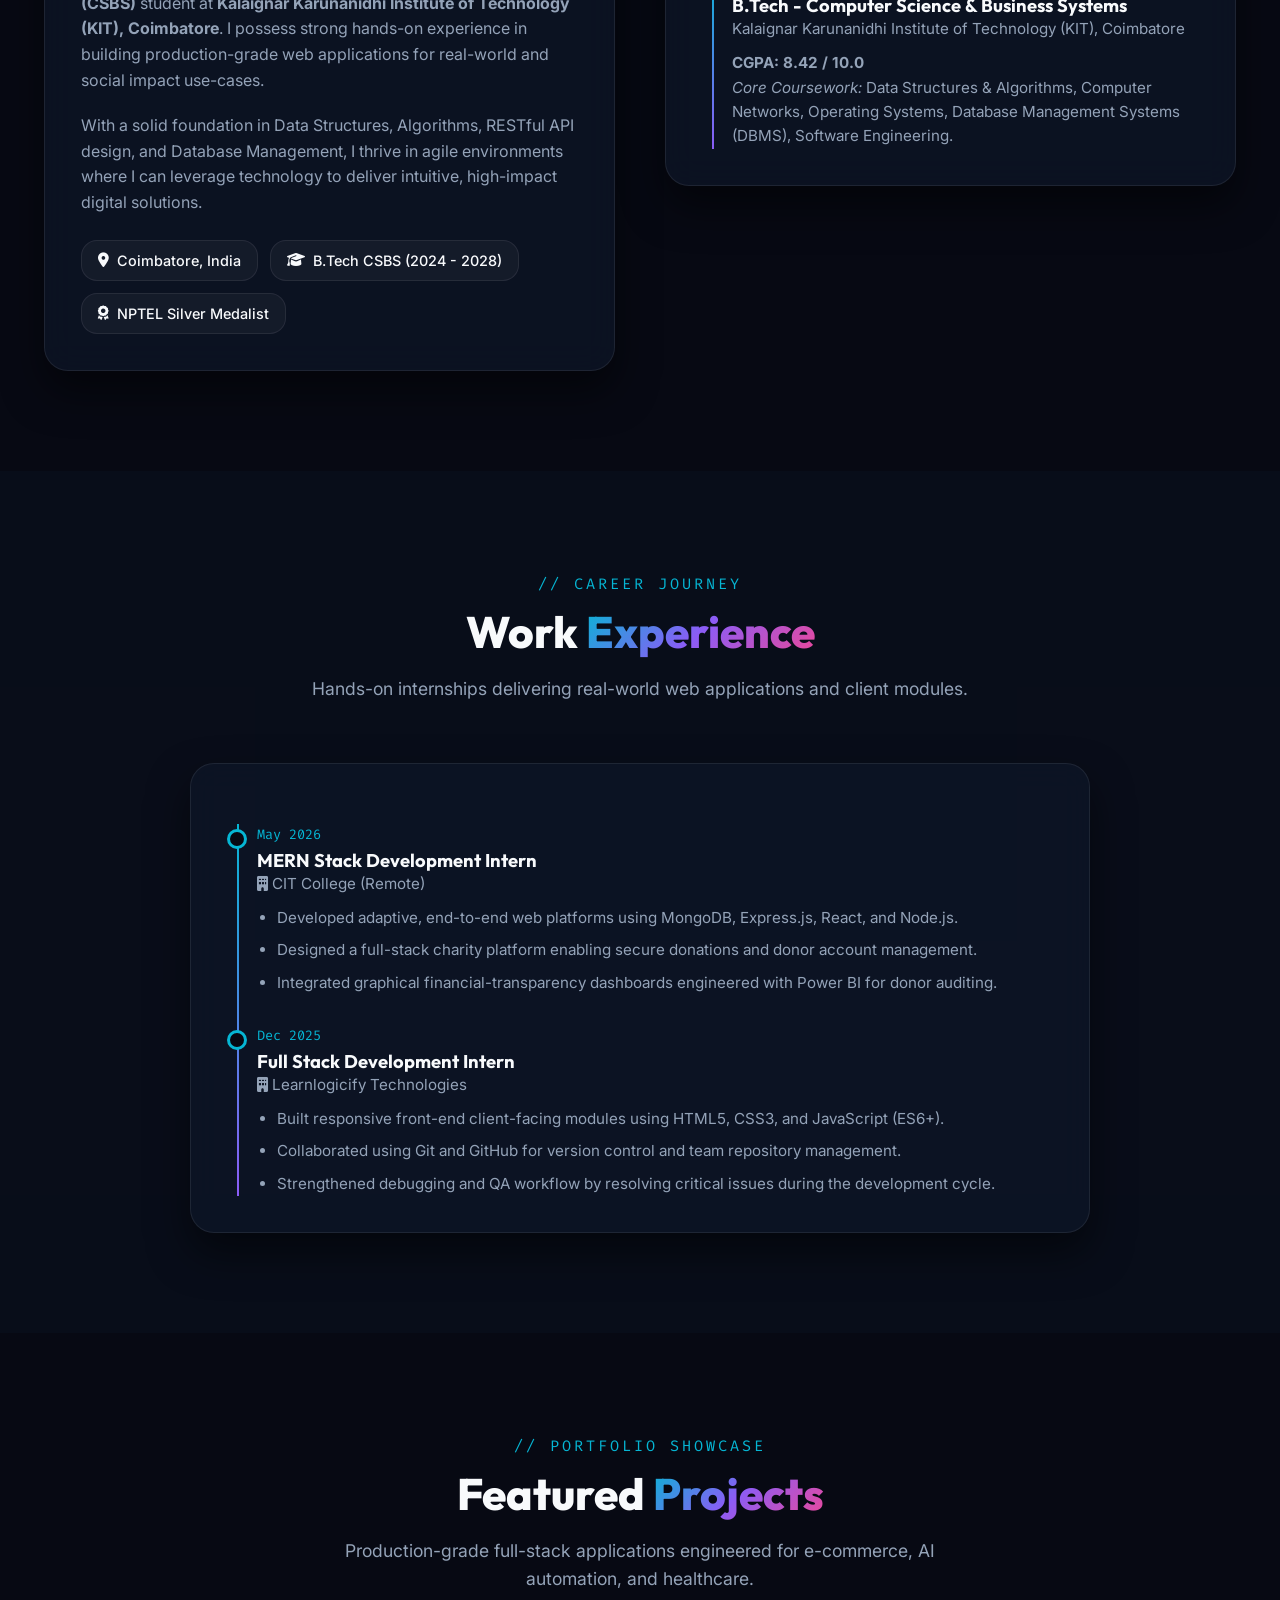
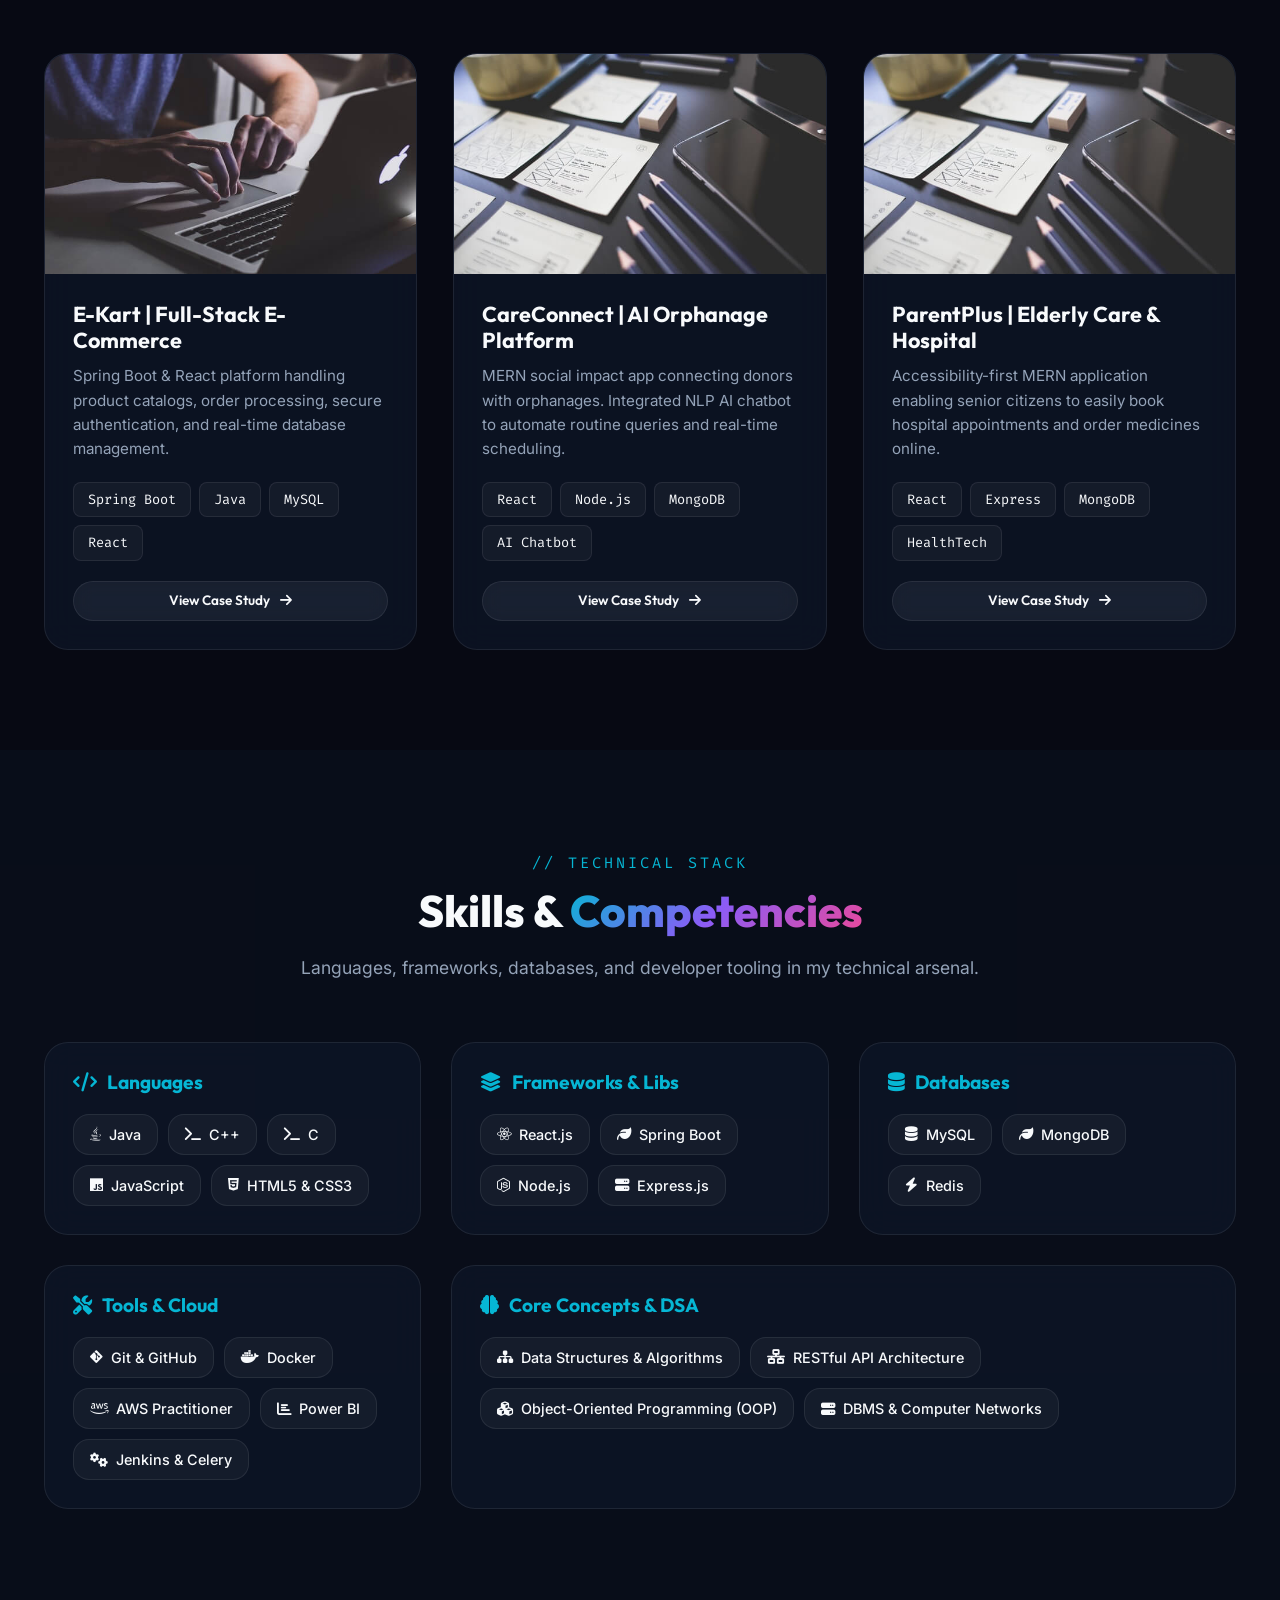
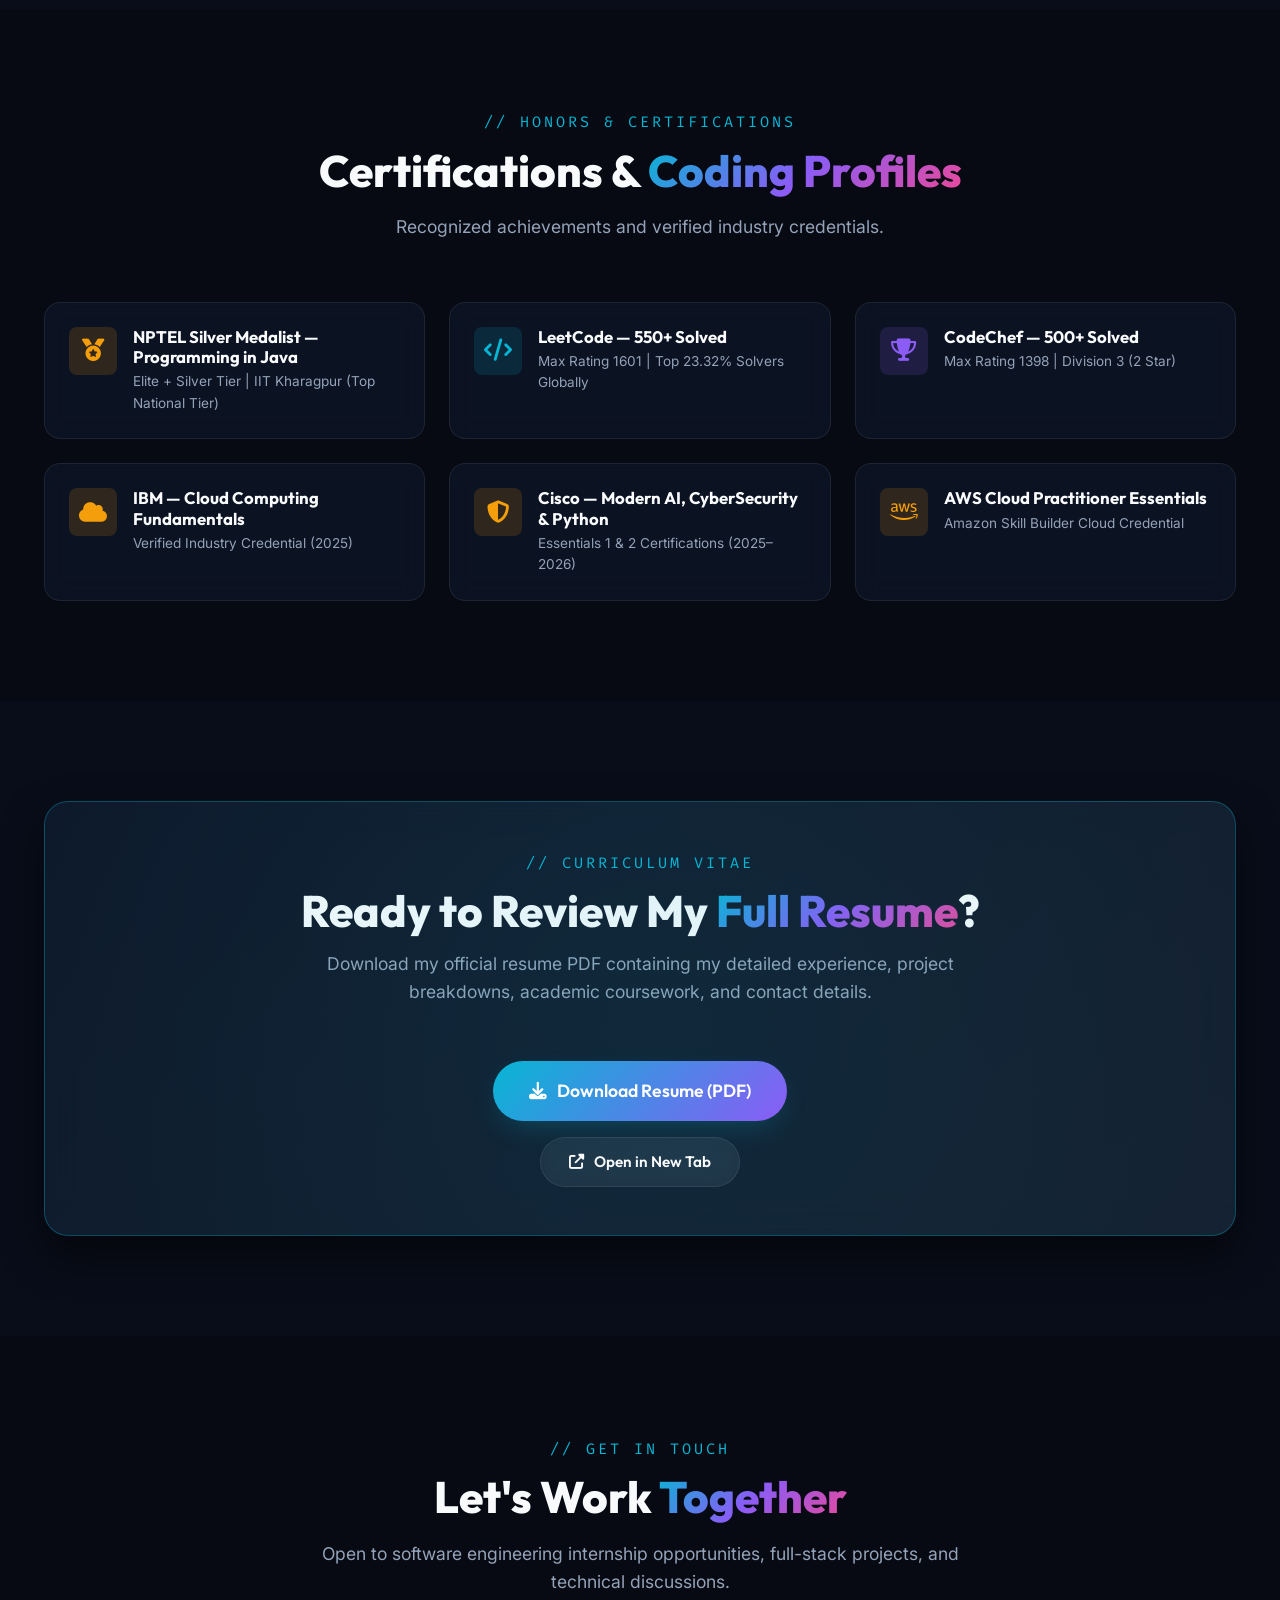
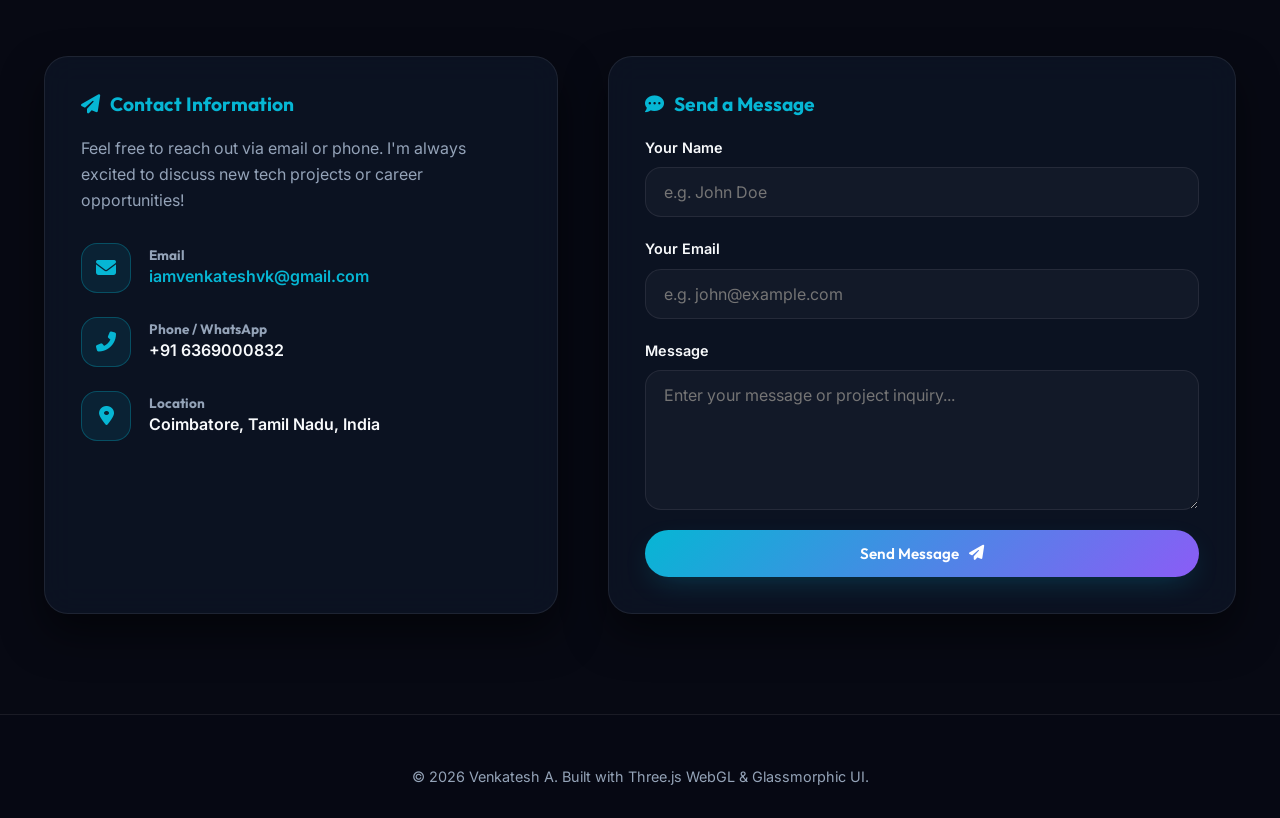
==== commit 5229808c: "Feat: Use user's exact uploaded file assets/my image.jpg directly" ====
--- a/index.html
+++ b/index.html
@@ -132,9 +132,9 @@
         <div class="star-accent star-1">✦</div>
         <div class="star-accent star-2">✦</div>
 
-        <!-- Transparent Cutout Subject (Popping out over the top border) -->
+        <!-- Cutout Subject (Popping out over the top border) -->
         <div class="portrait-subject-wrap">
-          <img src="./assets/ai_transparent.png" alt="Venkatesh A" class="portrait-subject-img" />
+          <img src="./assets/my image.jpg" alt="Venkatesh A" class="portrait-subject-img" />
         </div>
 
         <!-- Rotating Circular Badge -->
--- a/css/style.css
+++ b/css/style.css
@@ -499,7 +499,8 @@
   height: auto;
   max-height: 520px;
   object-fit: contain;
-  filter: drop-shadow(0 15px 35px rgba(0, 0, 0, 0.6));
+  mix-blend-mode: multiply;
+  filter: contrast(1.05);
   transition: transform 0.4s ease;
 }
 
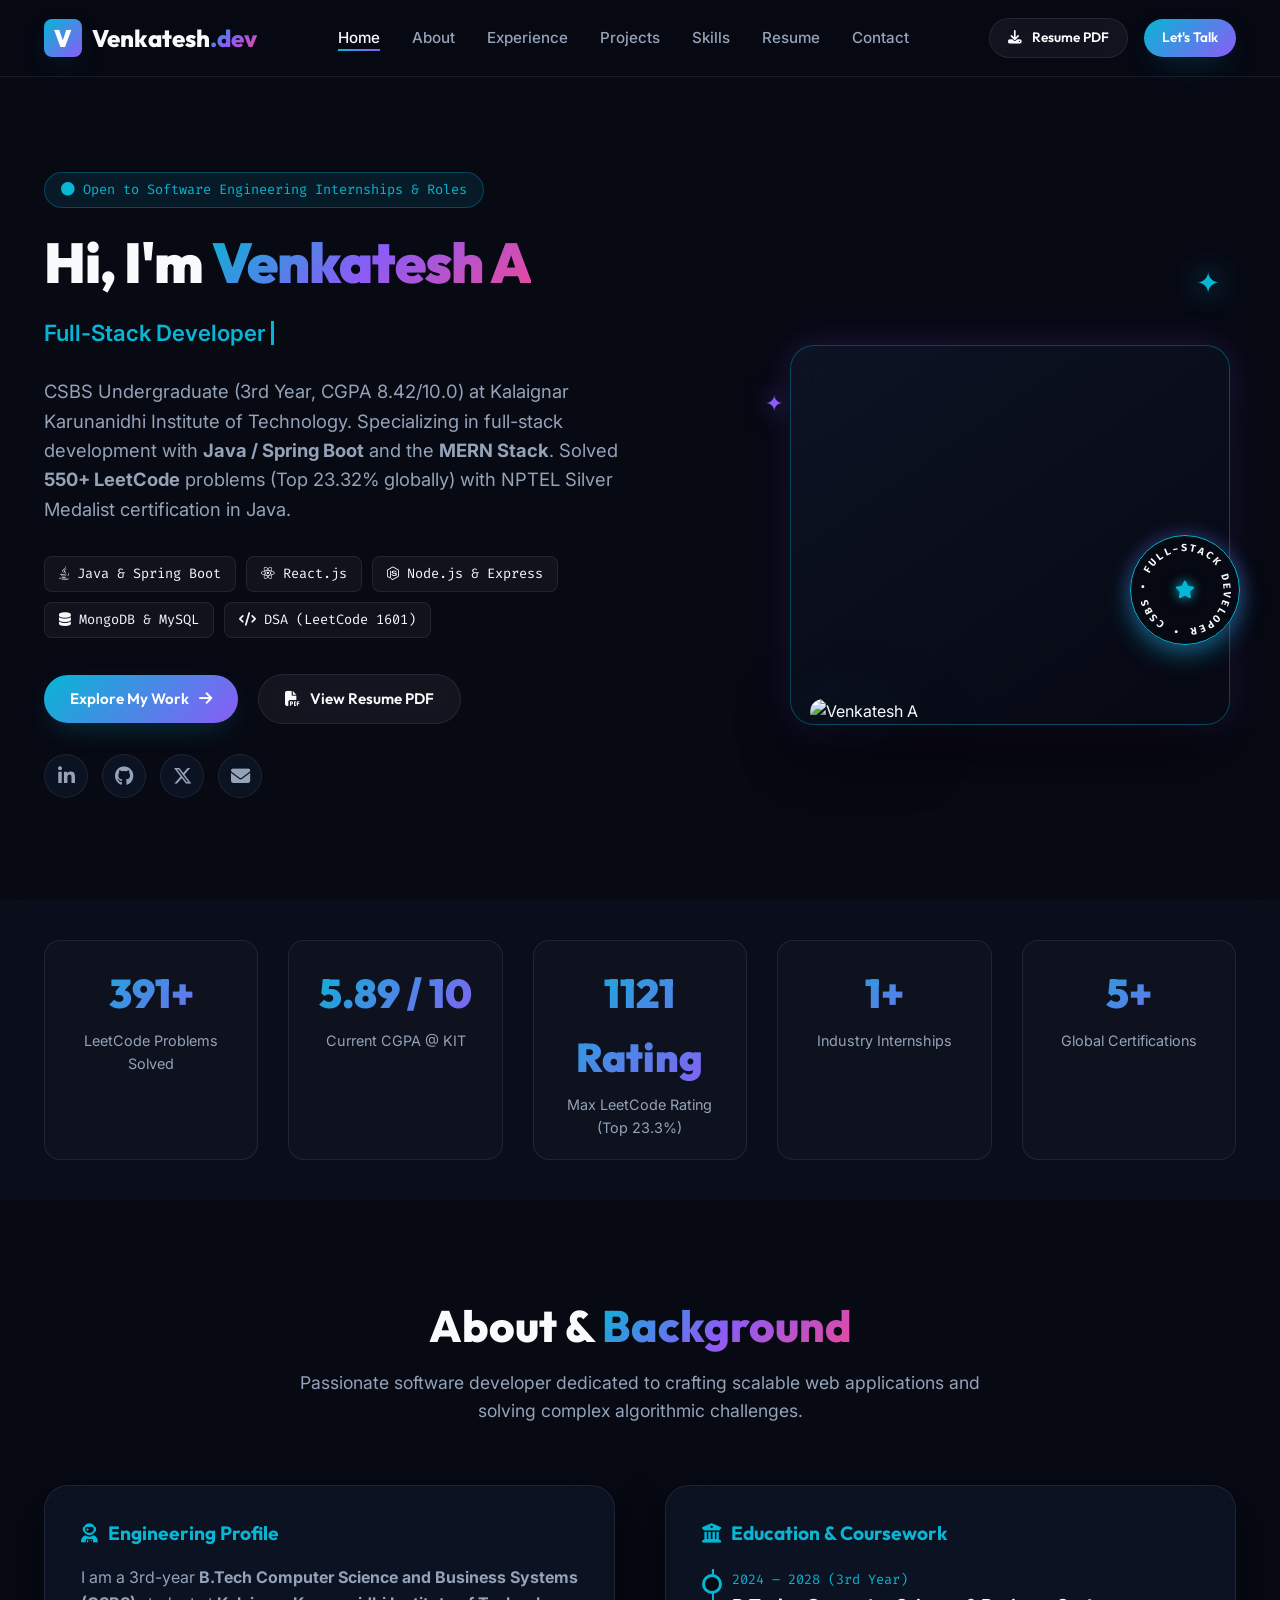
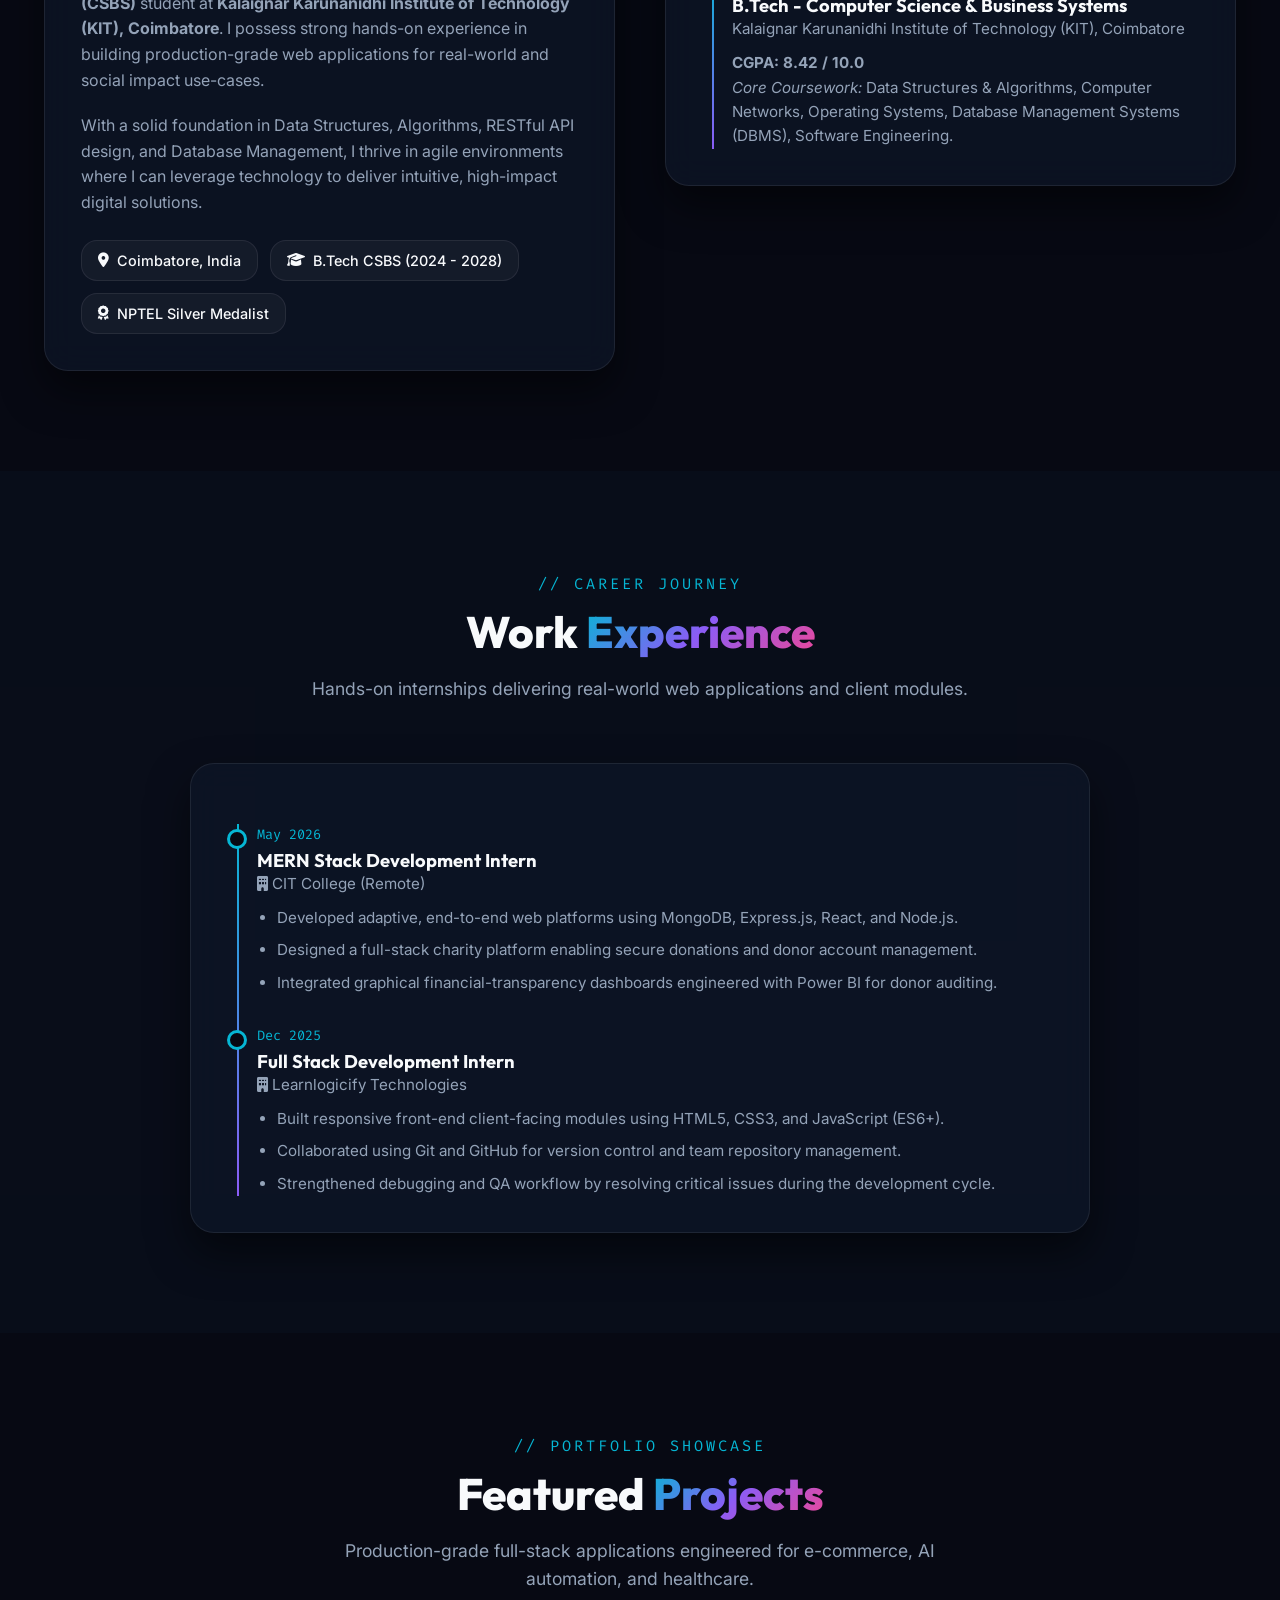
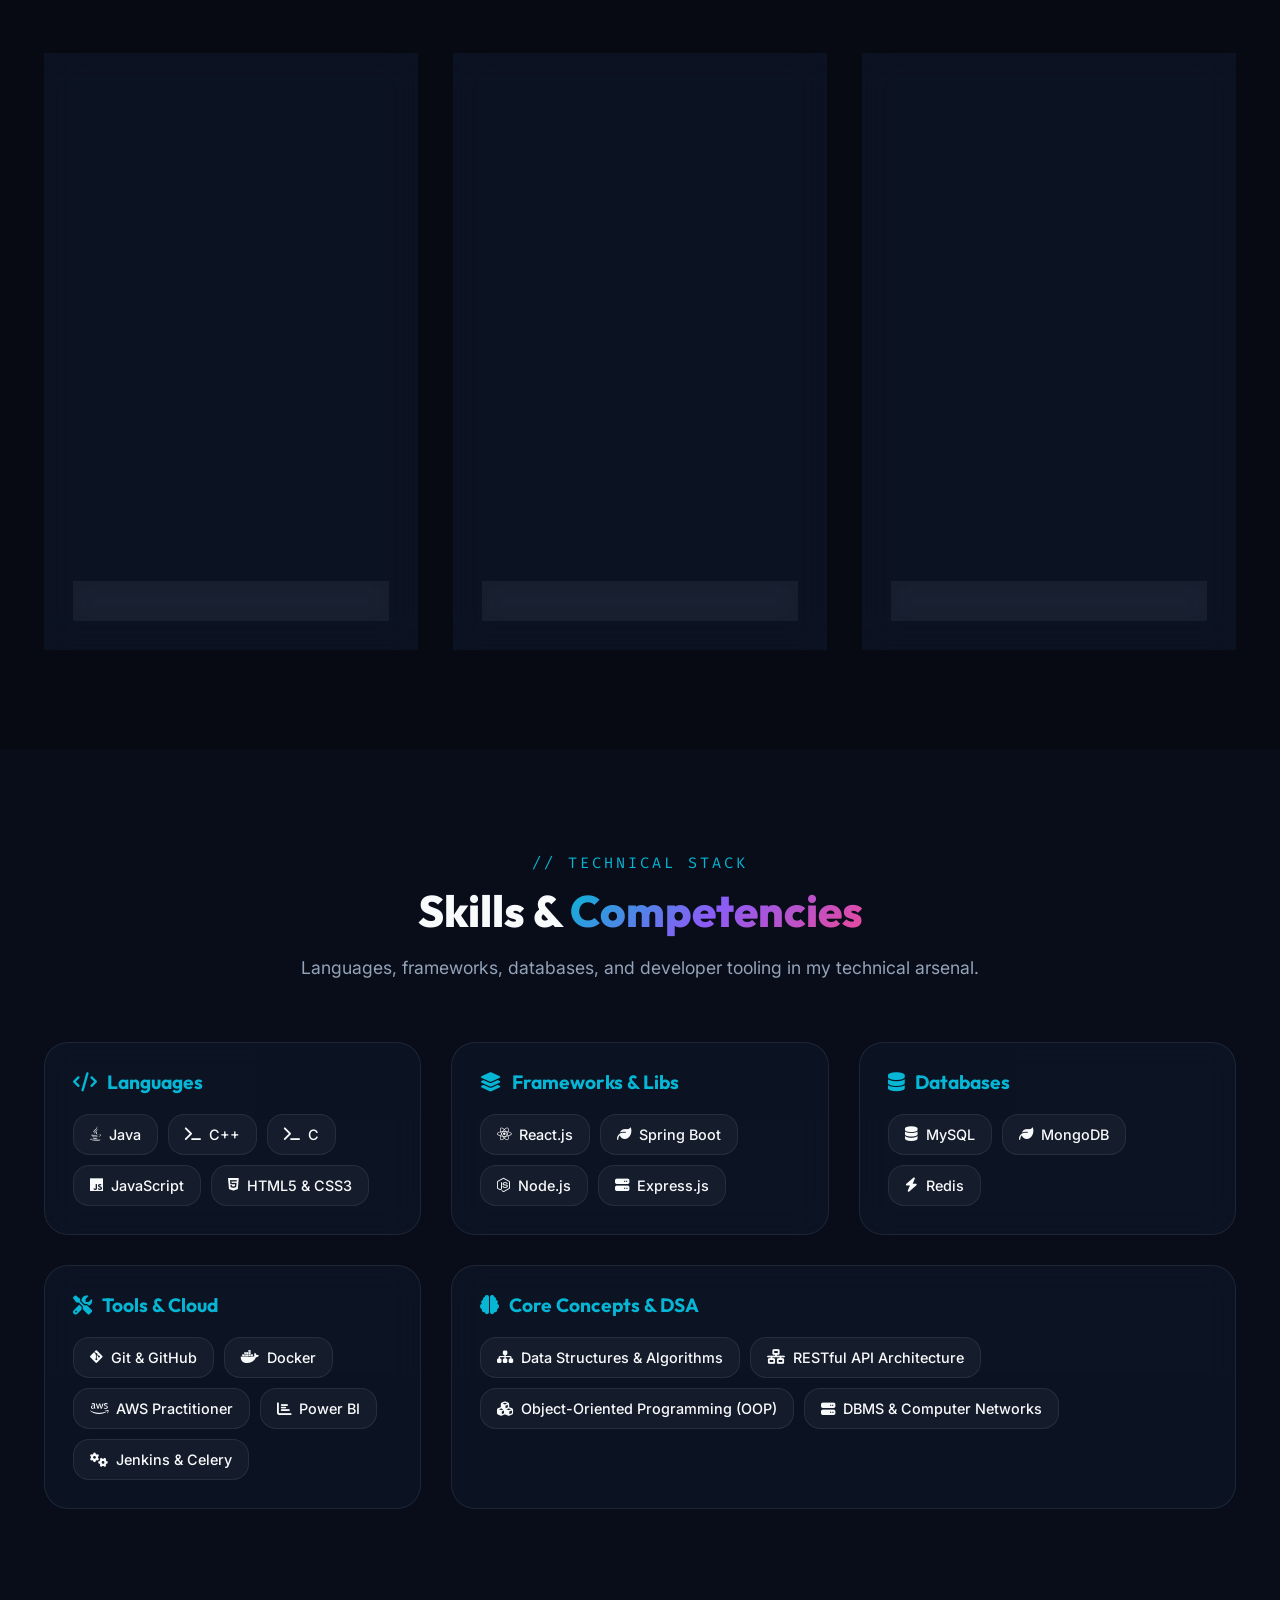
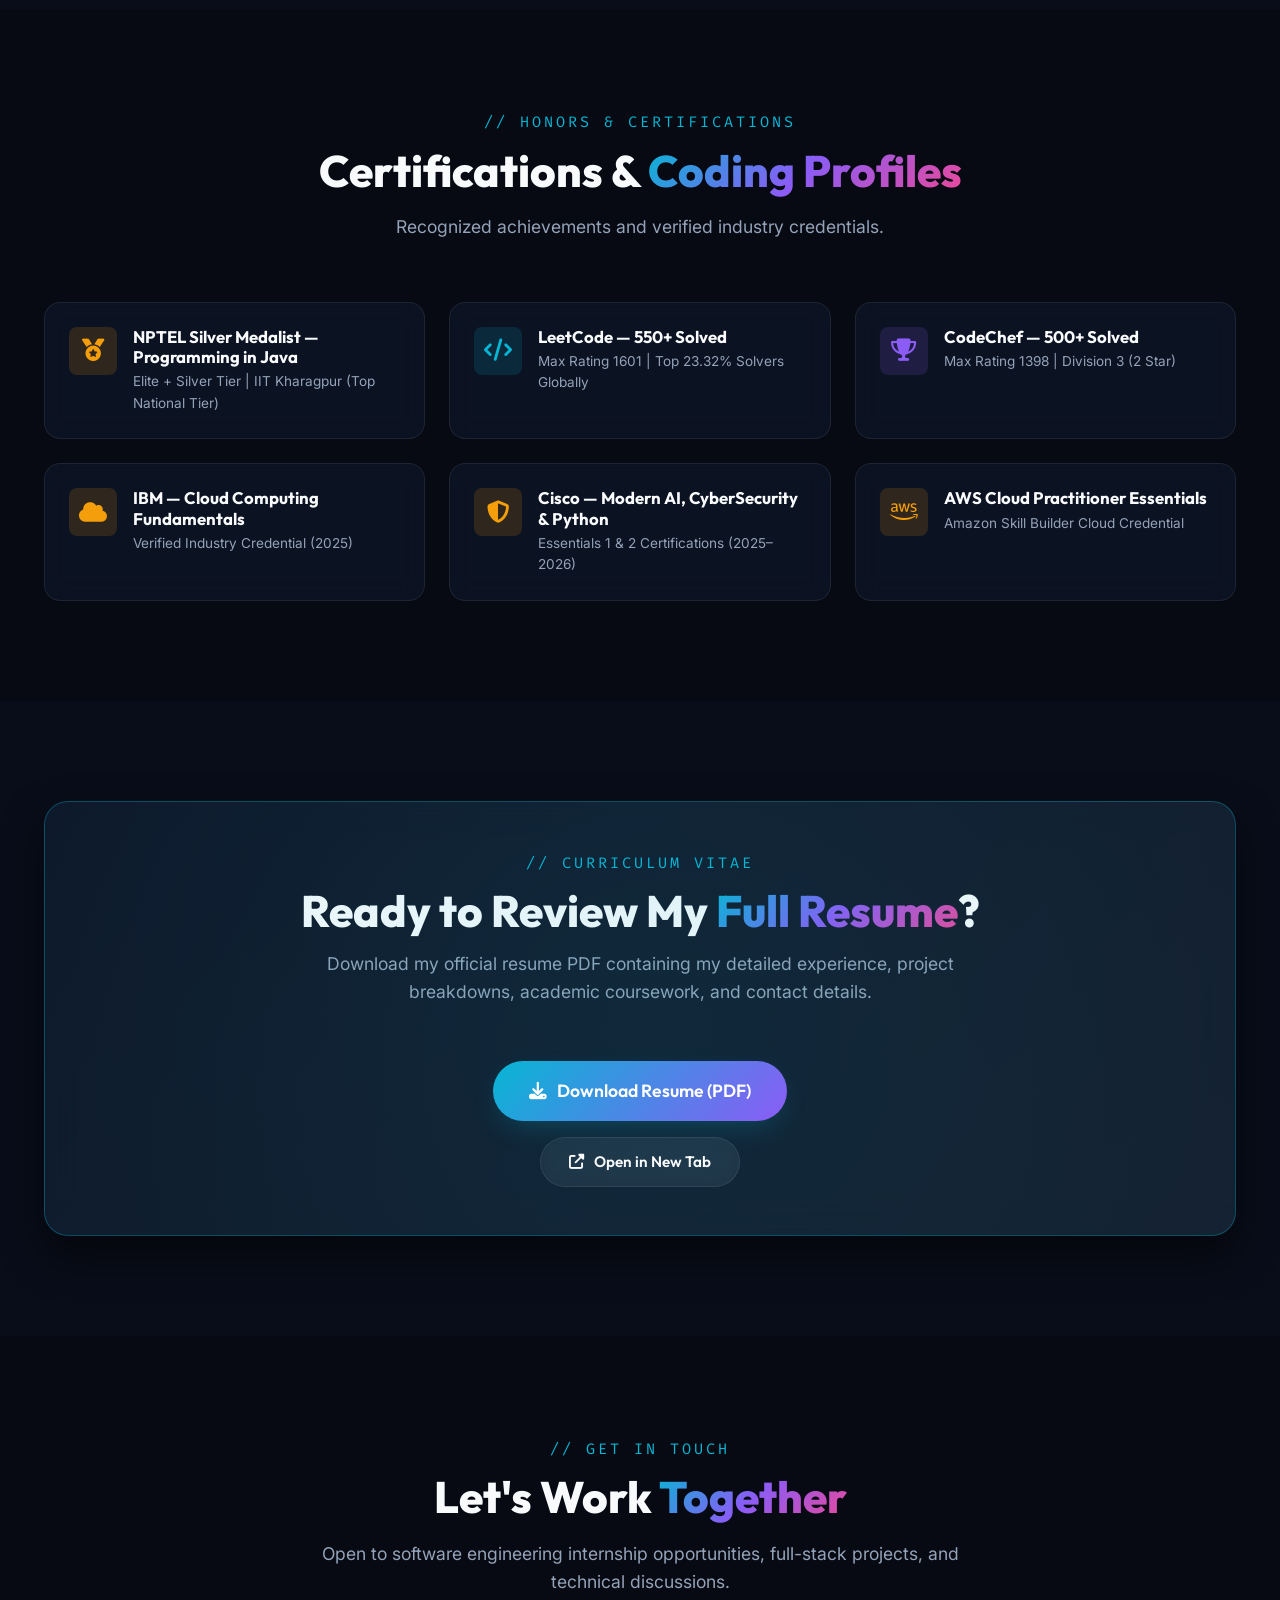
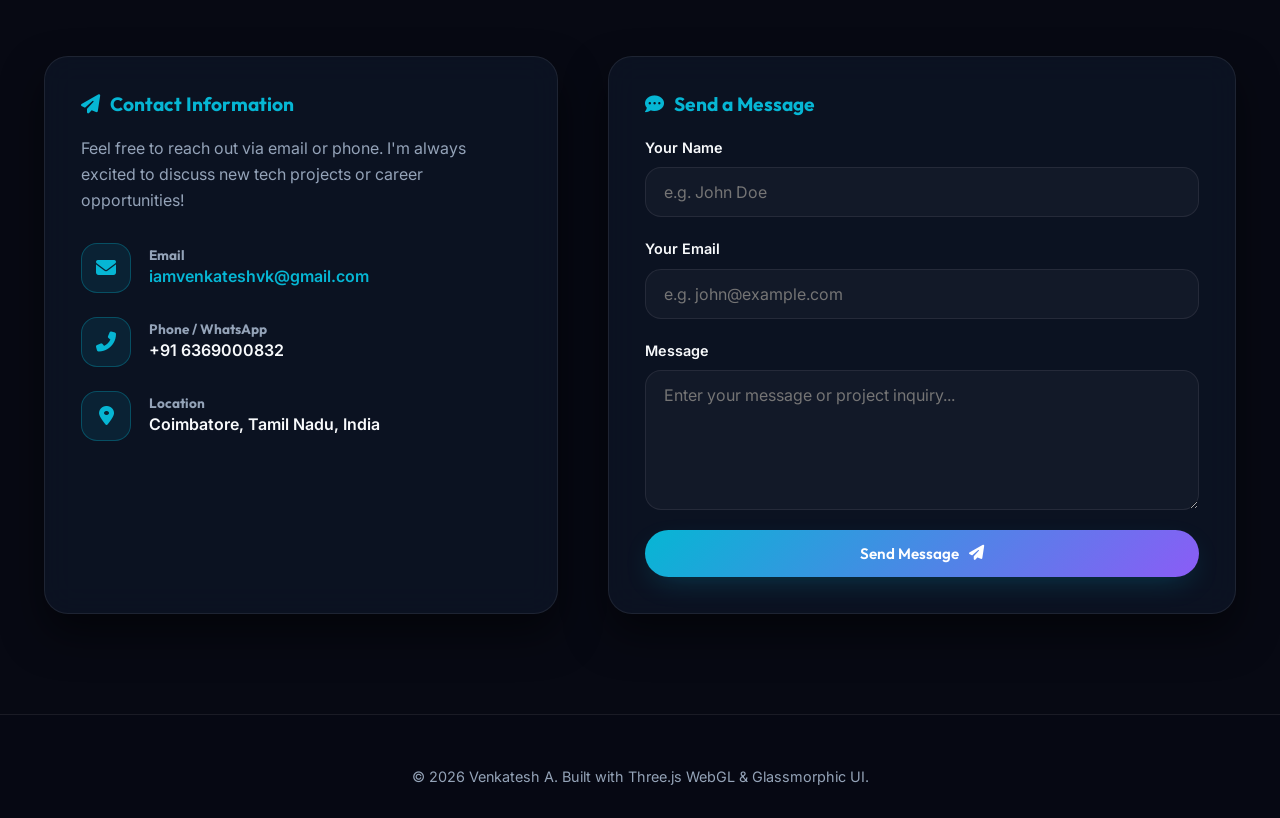
==== commit 5fc0bb76: "Feat: Upgrade hero image to high-definition 3D Venkatesh image.png" ====
--- a/index.html
+++ b/index.html
@@ -134,7 +134,7 @@
 
         <!-- Cutout Subject (Popping out over the top border) -->
         <div class="portrait-subject-wrap">
-          <img src="./assets/my image.jpg" alt="Venkatesh A" class="portrait-subject-img" />
+          <img src="./assets/Venkatesh image.png" alt="Venkatesh A" class="portrait-subject-img" />
         </div>
 
         <!-- Rotating Circular Badge -->
--- a/css/style.css
+++ b/css/style.css
@@ -499,9 +499,10 @@
   height: auto;
   max-height: 520px;
   object-fit: contain;
-  mix-blend-mode: multiply;
-  filter: contrast(1.05);
-  transition: transform 0.4s ease;
+  mix-blend-mode: normal;
+  border-radius: var(--radius-md);
+  filter: drop-shadow(0 20px 40px rgba(0, 0, 0, 0.9)) drop-shadow(0 0 25px rgba(6, 182, 212, 0.25));
+  transition: transform 0.4s ease, filter 0.4s ease;
 }
 
 .figma-portrait-container:hover .portrait-subject-img {
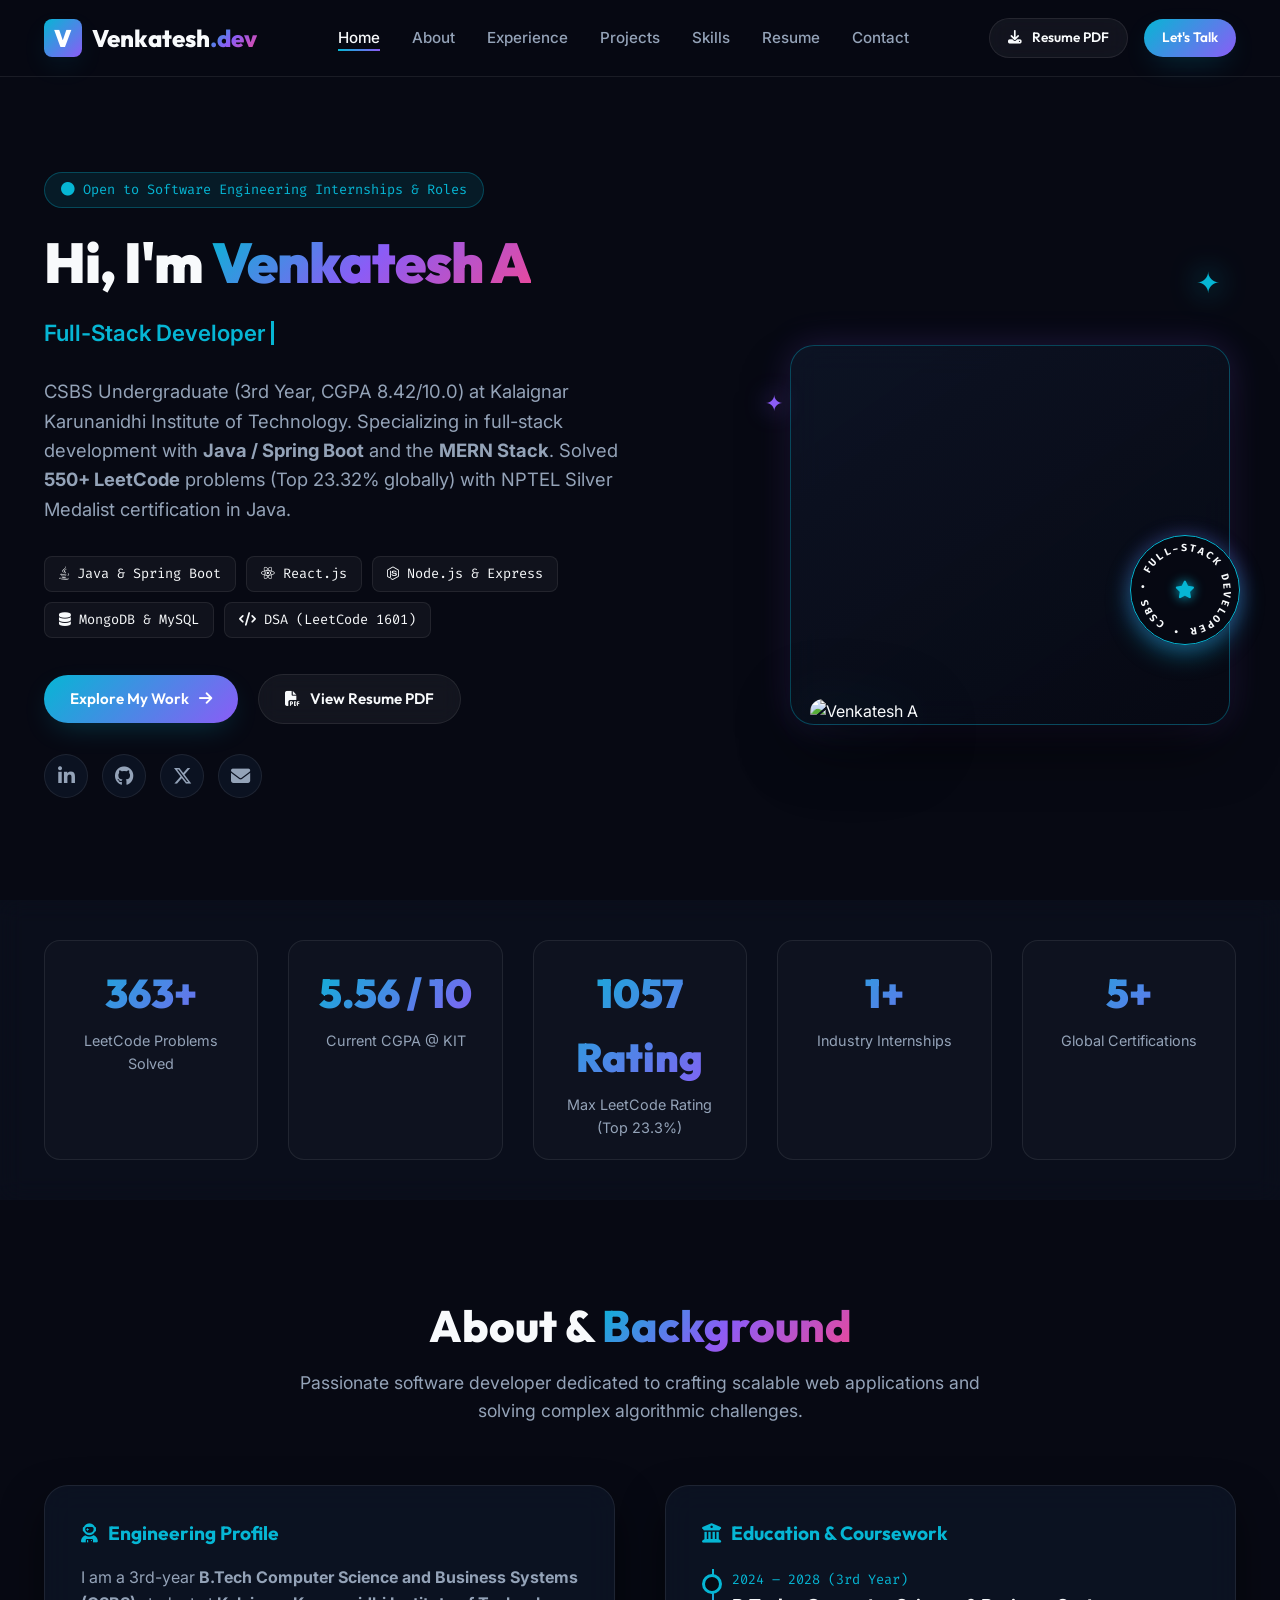
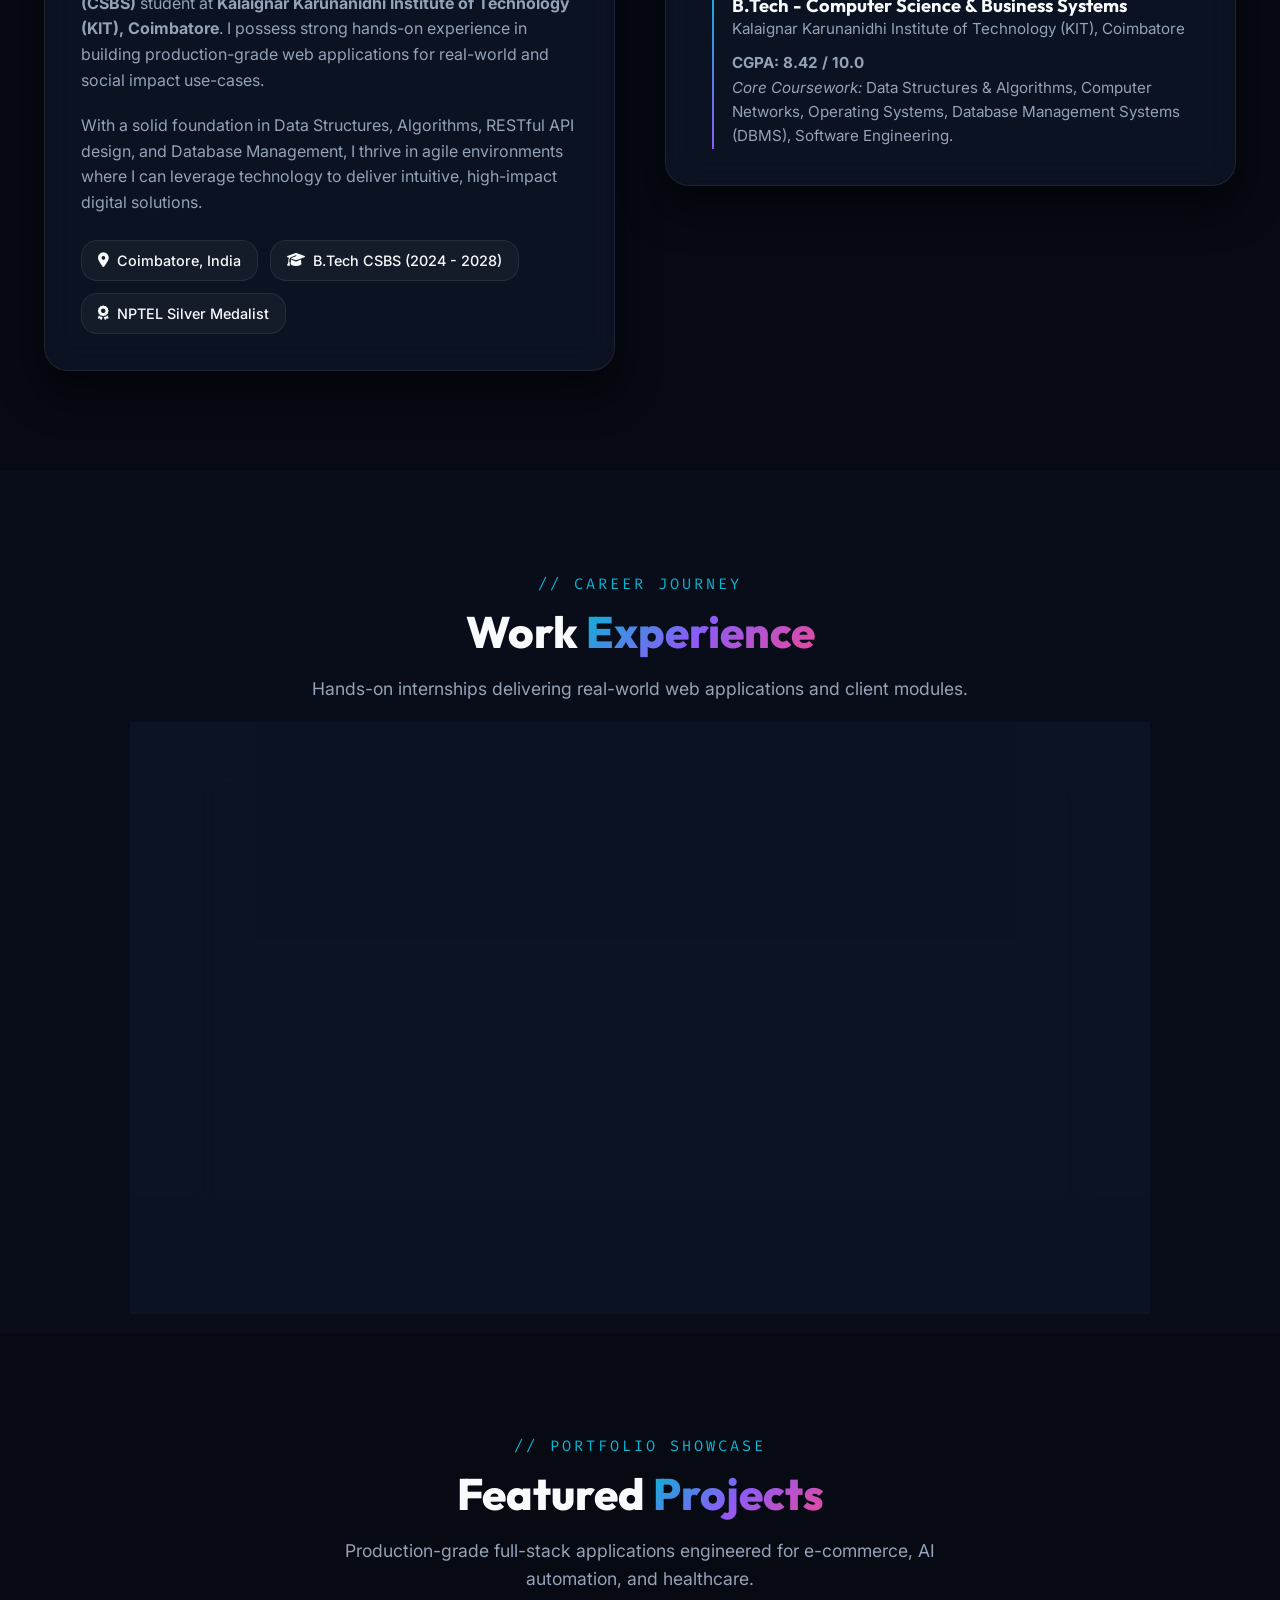
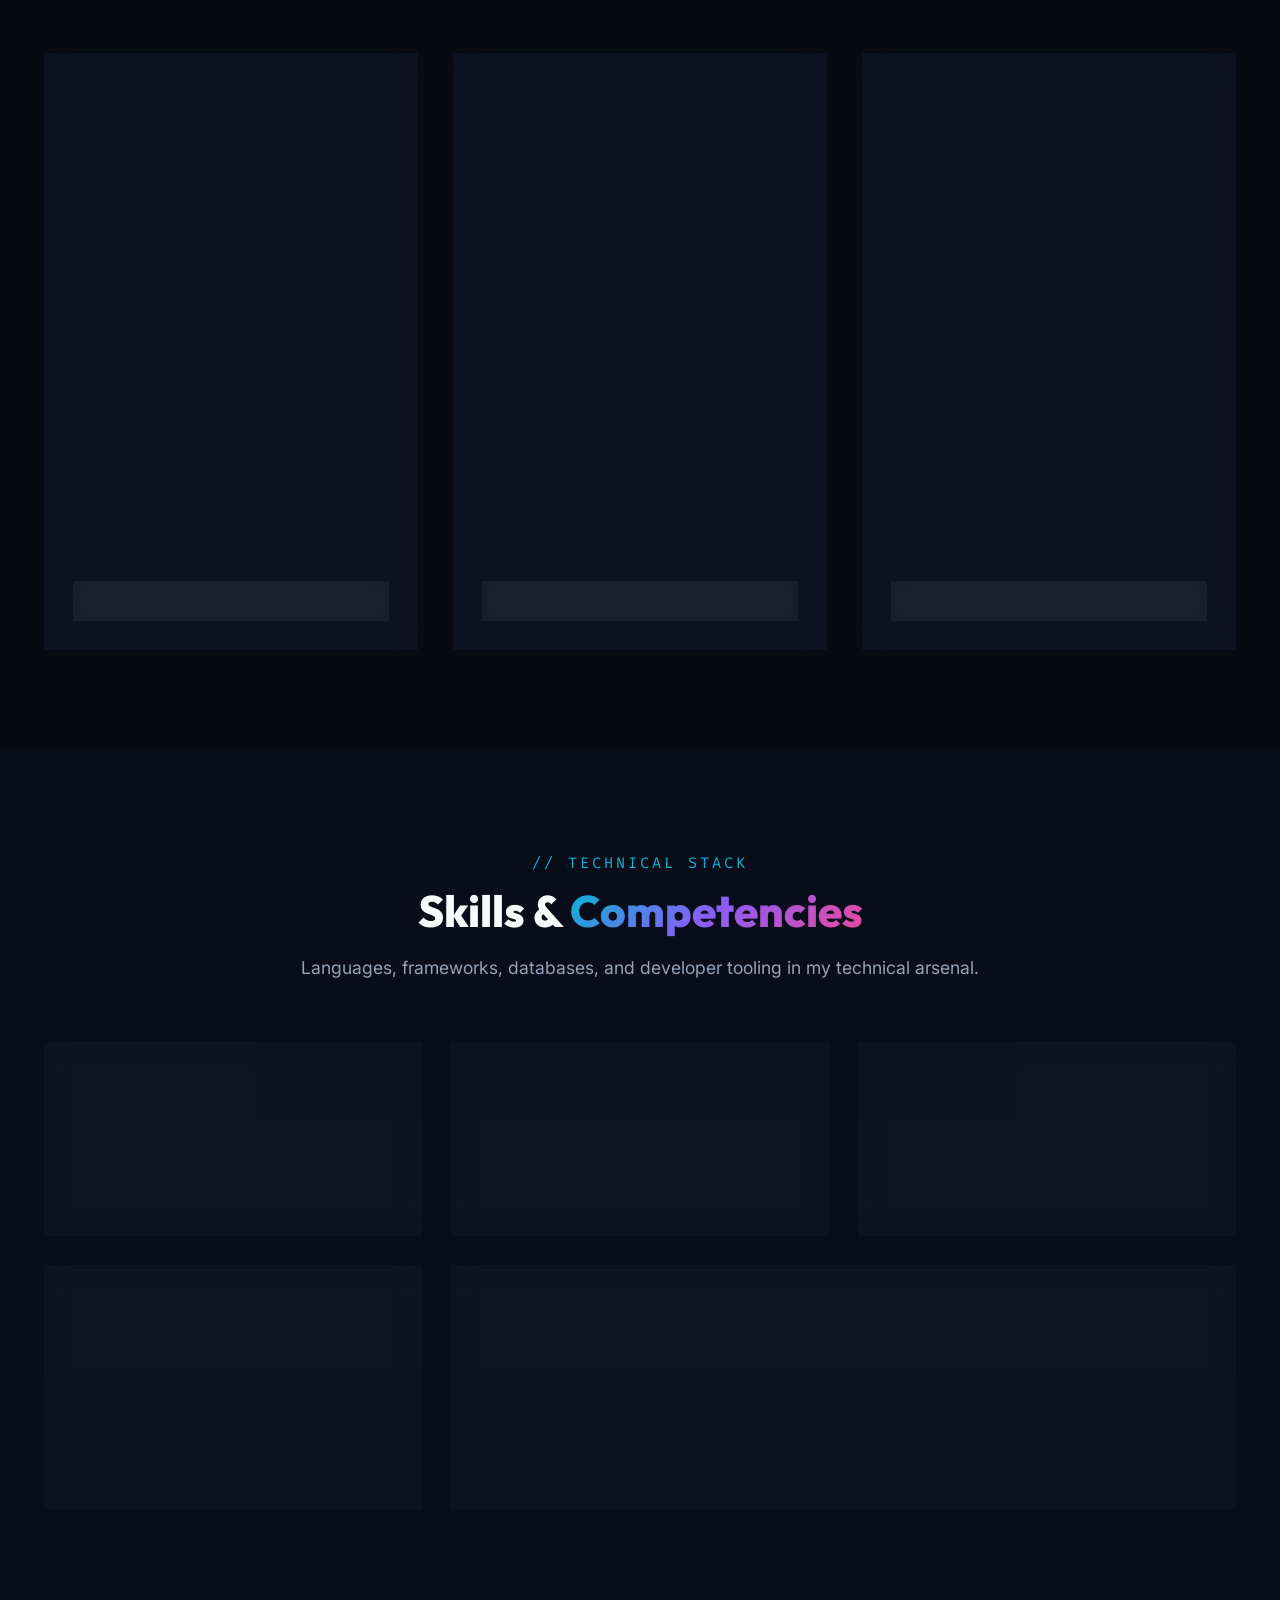
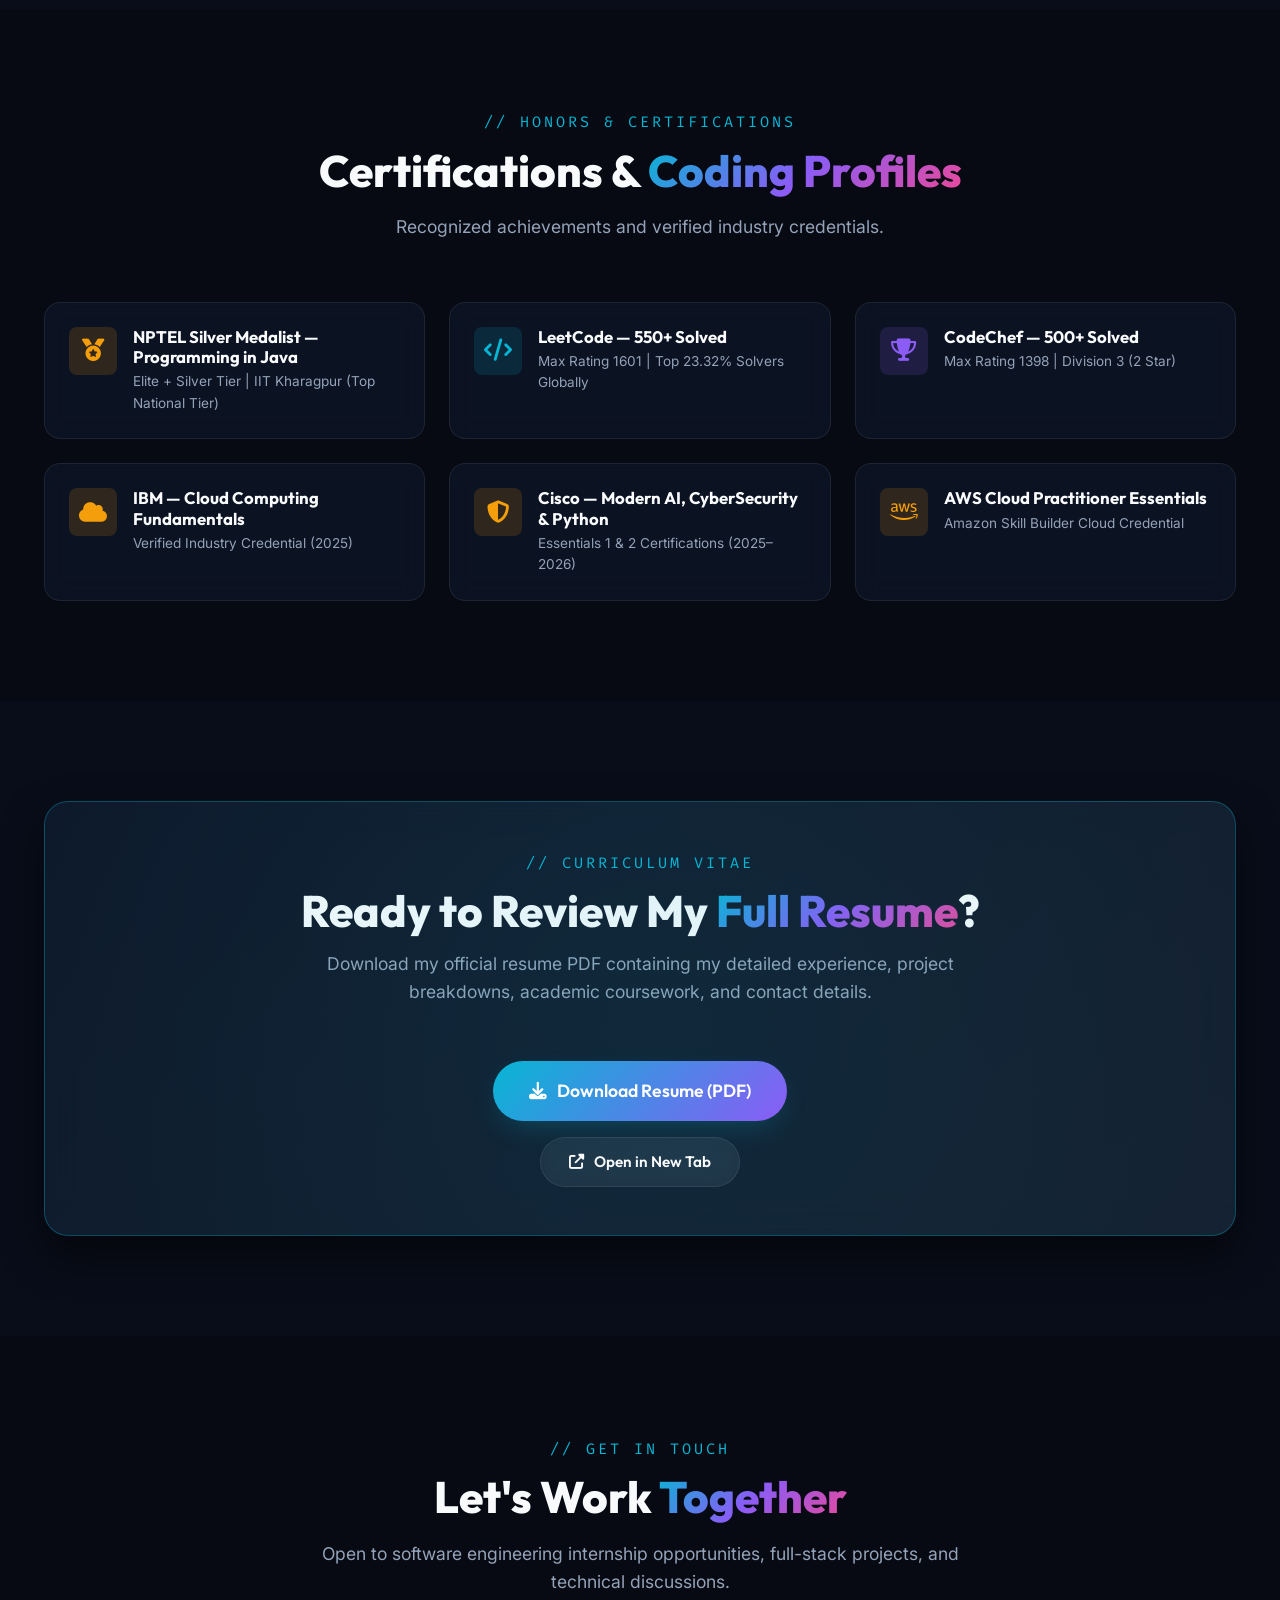
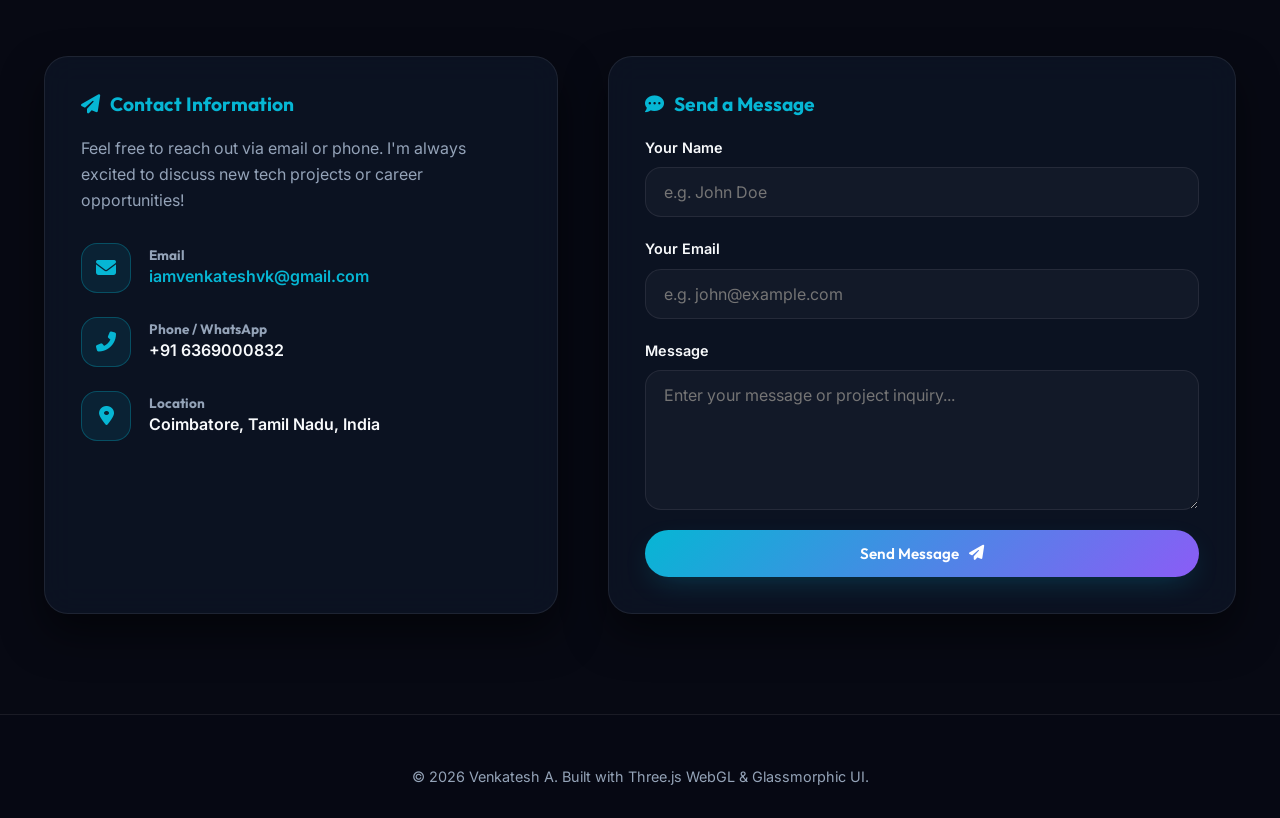
==== commit 12f9215e: "Add files via upload" ====
--- a/index.html
+++ b/index.html
@@ -134,7 +134,7 @@
 
         <!-- Cutout Subject (Popping out over the top border) -->
         <div class="portrait-subject-wrap">
-          <img src="./assets/Venkatesh image.png" alt="Venkatesh A" class="portrait-subject-img" />
+          <img src="./assets/Venkatesh image.jpeg" alt="Venkatesh A" class="portrait-subject-img" />
         </div>
 
         <!-- Rotating Circular Badge -->
